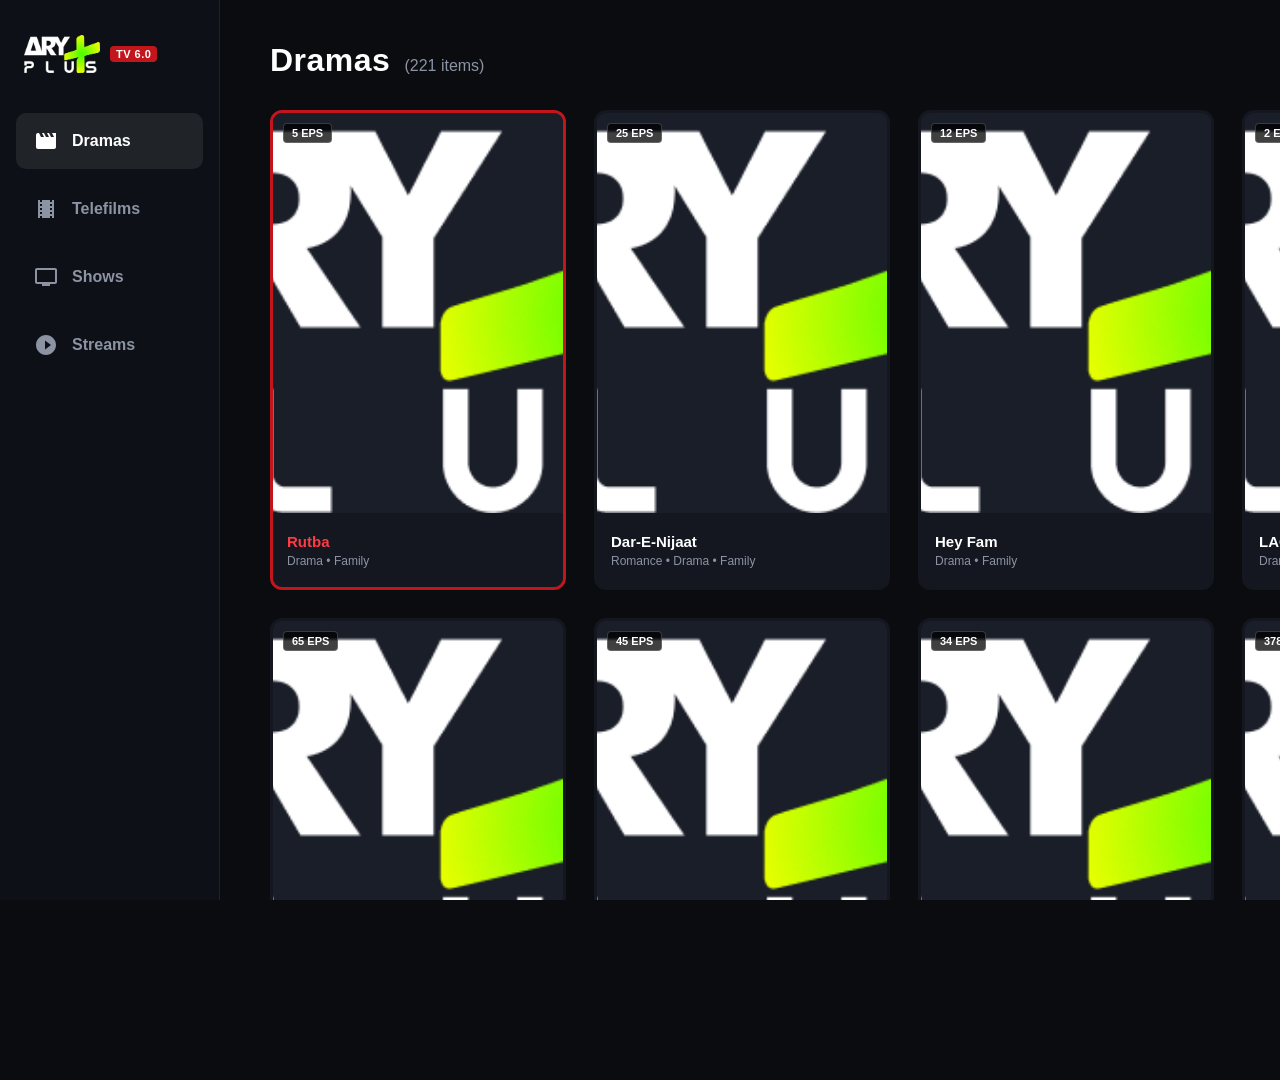
==== index.html @ f426aae0 "feat: Add initial project files and server setup - Created profiles.xml for application profiles con" ====
<!DOCTYPE html>
<html lang="en">
<head>
    <meta charset="UTF-8">
    <meta name="viewport" content="width=device-width, initial-scale=1.0, maximum-scale=1.0, user-scalable=no">
    <title>ARY Plus TV</title>
    <!-- Load Tizen webapis if available on Samsung TV -->
    <script type="text/javascript" src="$WEBAPIS/webapis/webapis.js" onerror="console.log('webapis fallback')"></script>
    <style>
* {
    box-sizing: border-box;
    margin: 0;
    padding: 0;
    user-select: none;
    -webkit-user-select: none;
}

html, body {
    width: 100%;
    height: 100%;
    overflow: hidden;
    background-color: #0a0c10;
    font-family: -apple-system, BlinkMacSystemFont, "Segoe UI", Roboto, Helvetica, Arial, sans-serif;
    color: #ffffff;
}

/* App Root Container */
#app {
    display: flex;
    width: 1920px;
    height: 1080px;
    position: relative;
    z-index: 1;
    overflow: hidden;
}

/* Clean, Fast Sidebar Navigation */
#sidebar {
    width: 220px;
    height: 1080px;
    background: #0d1016;
    border-right: 1px solid rgba(255, 255, 255, 0.08);
    display: flex;
    flex-direction: column;
    padding: 35px 16px;
    flex-shrink: 0;
    z-index: 10;
}

.brand-container {
    display: flex;
    align-items: center;
    gap: 10px;
    padding: 0 8px;
    margin-bottom: 40px;
}

.brand-logo {
    height: 38px;
    max-width: 125px;
    object-fit: contain;
}

.brand-badge {
    font-size: 11px;
    font-weight: 700;
    background: #c3161c;
    color: #ffffff;
    padding: 2px 6px;
    border-radius: 4px;
    letter-spacing: 0.5px;
}

.nav-list {
    display: flex;
    flex-direction: column;
    gap: 12px;
    flex: 1;
}

.nav-item {
    display: flex;
    align-items: center;
    gap: 14px;
    padding: 14px 16px;
    border-radius: 10px;
    color: #8c93a3;
    font-size: 16px;
    font-weight: 600;
    cursor: pointer;
    border: 2px solid transparent;
}

.nav-item svg {
    width: 24px;
    height: 24px;
    fill: currentColor;
    flex-shrink: 0;
}

.nav-item.active {
    color: #ffffff;
    background: rgba(255, 255, 255, 0.08);
}

.nav-item.focused {
    background-color: #c3161c;
    color: #ffffff;
    border-color: #ffffff;
}

.sidebar-footer {
    padding: 8px;
    color: #555d6e;
    font-size: 12px;
    line-height: 1.5;
}

/* Main Content Area */
#main-view {
    width: 1700px;
    height: 1080px;
    display: flex;
    flex-direction: column;
    padding: 35px 50px 20px 50px;
    overflow: hidden;
    position: relative;
}

/* Header bar with Category title & Pagination controls */
.header-bar {
    display: flex;
    align-items: center;
    justify-content: space-between;
    margin-bottom: 25px;
    height: 50px;
    flex-shrink: 0;
}

.category-heading {
    display: flex;
    align-items: baseline;
    gap: 14px;
}

#section-title {
    font-size: 32px;
    font-weight: 800;
    letter-spacing: 0.5px;
    color: #ffffff;
}

#section-count {
    font-size: 16px;
    color: #8c93a3;
    font-weight: 500;
}

/* Pagination Bar */
#pagination-bar {
    display: flex;
    align-items: center;
    gap: 12px;
    background: rgba(255, 255, 255, 0.05);
    border: 1px solid rgba(255, 255, 255, 0.1);
    padding: 6px 16px;
    border-radius: 30px;
}

.page-btn {
    background: #1c202a;
    color: #ffffff;
    border: 2px solid transparent;
    border-radius: 20px;
    padding: 6px 14px;
    font-size: 13px;
    font-weight: 600;
    cursor: pointer;
}

.page-btn.disabled {
    opacity: 0.3;
    cursor: default;
    pointer-events: none;
}

.page-btn.focused {
    background: #c3161c;
    border-color: #ffffff;
}

#page-indicator {
    font-size: 14px;
    font-weight: 600;
    color: #c9ced8;
    min-width: 90px;
    text-align: center;
}

/* Poster Wall Viewport */
#poster-wall-viewport {
    width: 1600px;
    height: 950px;
    overflow: hidden;
    position: relative;
}

#poster-wall {
    display: grid;
    grid-template-columns: repeat(5, 296px);
    grid-gap: 28px;
    width: 1600px;
    transform: translateY(0px);
    will-change: transform;
    padding-bottom: 80px;
}

/* Poster Card: Strict ARY Plus 280x400 Poster Aspect Ratio */
.poster-card {
    width: 296px;
    height: 480px;
    background-color: #141720;
    border-radius: 12px;
    overflow: hidden;
    position: relative;
    border: 3px solid transparent;
    cursor: pointer;
    display: flex;
    flex-direction: column;
}

.poster-card .poster-img-container {
    width: 290px;
    height: 400px;
    position: relative;
    background-color: #1a1e28;
    overflow: hidden;
}

.poster-card img {
    width: 100%;
    height: 100%;
    object-fit: cover;
}

.poster-card .badge-overlay {
    position: absolute;
    top: 10px;
    left: 10px;
    background: rgba(0, 0, 0, 0.75);
    color: #ffffff;
    font-size: 11px;
    font-weight: 700;
    padding: 3px 8px;
    border-radius: 4px;
    border: 1px solid rgba(255, 255, 255, 0.2);
    text-transform: uppercase;
}

.poster-card .live-badge {
    background: #c3161c;
    border-color: #ff3b44;
}

.poster-card .card-info {
    width: 290px;
    height: 74px;
    padding: 10px 14px;
    display: flex;
    flex-direction: column;
    justify-content: center;
    background: #141720;
}

.poster-card .card-title {
    font-size: 15px;
    font-weight: 700;
    color: #ffffff;
    white-space: nowrap;
    overflow: hidden;
    text-overflow: ellipsis;
    margin-bottom: 4px;
}

.poster-card .card-subtitle {
    font-size: 12px;
    color: #8c93a3;
    white-space: nowrap;
    overflow: hidden;
    text-overflow: ellipsis;
}

/* Crisp, Solid TV Focus Highlight (No scale / blur jitter) */
.poster-card.focused {
    border-color: #c3161c;
    background-color: #1f2433;
}

.poster-card.focused .card-title {
    color: #ff3b44;
}

/* Fullscreen Episodes View */
#episodes-view {
    position: fixed;
    top: 0;
    left: 0;
    width: 1920px;
    height: 1080px;
    background: #0a0c10;
    z-index: 50;
    display: none;
    flex-direction: column;
    padding: 40px 60px;
    overflow: hidden;
}

.episodes-header {
    display: flex;
    align-items: flex-start;
    justify-content: space-between;
    margin-bottom: 25px;
    height: 110px;
    flex-shrink: 0;
}

.episodes-title-group {
    max-width: 1100px;
}

#episodes-title {
    font-size: 36px;
    font-weight: 800;
    margin-bottom: 8px;
    color: #ffffff;
}

#episodes-desc {
    font-size: 15px;
    color: #9ba3b5;
    line-height: 1.4;
    white-space: nowrap;
    overflow: hidden;
    text-overflow: ellipsis;
    max-width: 1000px;
}

.episodes-meta-badges {
    display: flex;
    align-items: center;
    gap: 14px;
    margin-top: 10px;
}

#episodes-badge {
    background: #c3161c;
    color: #ffffff;
    font-size: 13px;
    font-weight: 700;
    padding: 3px 10px;
    border-radius: 4px;
}

.episodes-nav-hint {
    font-size: 13px;
    color: #7b8396;
}

#episodes-pagination-bar {
    display: flex;
    align-items: center;
    gap: 10px;
    background: rgba(255, 255, 255, 0.05);
    border: 1px solid rgba(255, 255, 255, 0.1);
    padding: 6px 16px;
    border-radius: 30px;
}

#episodes-viewport {
    width: 1800px;
    height: 870px;
    overflow: hidden;
    position: relative;
}

#episodes-grid {
    display: grid;
    grid-template-columns: repeat(4, 425px);
    grid-gap: 28px;
    width: 1800px;
    transform: translateY(0px);
    will-change: transform;
    padding-bottom: 80px;
}

/* Episode Card: Strict 16:9 Broadcast Thumbnail Ratio */
.episode-card {
    width: 425px;
    height: 310px;
    background: #141720;
    border-radius: 12px;
    overflow: hidden;
    border: 3px solid transparent;
    cursor: pointer;
    display: flex;
    flex-direction: column;
}

.episode-card .ep-thumb {
    width: 419px;
    height: 236px;
    object-fit: cover;
    background: #1a1e28;
}

.episode-card .ep-info {
    width: 419px;
    height: 68px;
    padding: 10px 14px;
    display: flex;
    flex-direction: column;
    justify-content: center;
    background: #141720;
}

.episode-card .ep-title {
    font-size: 15px;
    font-weight: 700;
    color: #ffffff;
    white-space: nowrap;
    overflow: hidden;
    text-overflow: ellipsis;
    margin-bottom: 4px;
}

.episode-card .ep-duration {
    font-size: 12px;
    color: #8c93a3;
}

.episode-card.focused {
    border-color: #c3161c;
    background-color: #1f2433;
}

.episode-card.focused .ep-title {
    color: #ff3b44;
}

/* Fullscreen Video Player Layer */
#player-container {
    position: fixed;
    top: 0;
    left: 0;
    width: 1920px;
    height: 1080px;
    background-color: #000000;
    z-index: 100;
    display: none;
}

#player-hud {
    position: absolute;
    top: 0;
    left: 0;
    width: 100%;
    height: 100%;
    background: linear-gradient(180deg, rgba(0, 0, 0, 0.75) 0%, transparent 22%, transparent 78%, rgba(0, 0, 0, 0.85) 100%);
    display: flex;
    flex-direction: column;
    justify-content: space-between;
    padding: 50px 70px;
    opacity: 0;
    pointer-events: none;
}

#player-hud.visible {
    opacity: 1;
}

#hud-title {
    font-size: 34px;
    font-weight: 800;
    color: #ffffff;
}

#hud-status {
    font-size: 18px;
    color: #ff333a;
    font-weight: 600;
    margin-top: 8px;
}

#hud-progress-bar {
    width: 100%;
    height: 8px;
    background: rgba(255, 255, 255, 0.25);
    border-radius: 4px;
    overflow: hidden;
    margin-bottom: 15px;
}

#hud-progress-fill {
    height: 100%;
    width: 0%;
    background-color: #c3161c;
}

#hud-controls {
    display: flex;
    align-items: center;
    justify-content: space-between;
}

#hud-time {
    font-size: 16px;
    color: #ffffff;
    font-weight: 600;
}

#hud-hint {
    font-size: 14px;
    color: #a0a6b5;
}

/* High performance Spinner */
#spinner {
    position: fixed;
    top: 50%;
    left: 50%;
    width: 60px;
    height: 60px;
    margin-top: -30px;
    margin-left: -30px;
    border: 5px solid rgba(255, 255, 255, 0.15);
    border-top-color: #c3161c;
    border-radius: 50%;
    animation: spin 0.75s linear infinite;
    display: none;
    z-index: 200;
}

@keyframes spin {
    to { transform: rotate(360deg); }
}

    </style>
</head>
<body>
    <div id="app">
        <!-- Sidebar Navigation -->
        <aside id="sidebar">
            <div class="brand-container">
                <img src="icons/aryplus_logo.png" alt="ARY Plus" class="brand-logo" onerror="this.src='icon.png'">
                <span class="brand-badge">TV 6.0</span>
            </div>
            <nav class="nav-list" id="nav-list">
                <!-- Dynamically populated: Dramas, Telefilms, Shows, Streams -->
            </nav>
            <div class="sidebar-footer">
                <span>[▲/▼] Navigate<br>[ENTER/►] Select<br>[◄/BACK] Sidebar</span>
            </div>
        </aside>

        <!-- Main Viewport Area -->
        <main id="main-view">
            <!-- Header bar with category title and pagination HUD -->
            <div class="header-bar">
                <div class="category-heading">
                    <h1 id="section-title">Dramas</h1>
                    <span id="section-count">(Loading...)</span>
                </div>
                <div id="pagination-bar" style="display: none;">
                    <button class="page-btn disabled" id="page-prev-btn">&laquo; Prev</button>
                    <span id="page-indicator">Page 1 of 1</span>
                    <button class="page-btn" id="page-next-btn">Next &raquo;</button>
                </div>
            </div>

            <!-- Poster Wall Viewport -->
            <div id="poster-wall-viewport">
                <div id="poster-wall"></div>
            </div>
        </main>
    </div>

    <!-- Episodes Drawer View (for Dramas and Shows) -->
    <div id="episodes-view">
        <div class="episodes-header">
            <div class="episodes-title-group">
                <h1 id="episodes-title">Series Title</h1>
                <p id="episodes-desc">Series description goes here...</p>
                <div class="episodes-meta-badges">
                    <span id="episodes-badge">0 Episodes</span>
                    <span class="episodes-nav-hint">[▲/▼/◄/►] Select &bull; [ENTER] Play &bull; [BACK] Return to Wall</span>
                </div>
            </div>
            <div id="episodes-pagination-bar" style="display: none;">
                <button class="page-btn disabled" id="ep-page-prev-btn">&laquo; Prev</button>
                <span id="episodes-page-indicator" style="font-size: 13px; font-weight: 600; color: #c9ced8;">Page 1 of 1</span>
                <button class="page-btn" id="ep-page-next-btn">Next &raquo;</button>
            </div>
        </div>
        <div id="episodes-viewport">
            <div id="episodes-grid"></div>
        </div>
    </div>

    <!-- Fullscreen AVPlay Hardware Video Player Layer -->
    <div id="player-container">
        <video id="html5-player" style="width: 100%; height: 100%; object-fit: contain;"></video>
        
        <!-- Video HUD / Controls overlay -->
        <div id="player-hud">
            <div class="hud-top">
                <h2 id="hud-title">Title</h2>
                <div id="hud-status">PLAYING</div>
            </div>
            <div class="hud-bottom">
                <div id="hud-progress-bar">
                    <div id="hud-progress-fill"></div>
                </div>
                <div id="hud-controls">
                    <span id="hud-time">00:00 / 00:00</span>
                    <span id="hud-hint">Press [Back / Return] to exit</span>
                </div>
            </div>
        </div>
    </div>

    <!-- Loading Spinner -->
    <div id="spinner"></div>

    <script>
const INITIAL_CATEGORIES = {
  "dramas": {
    "series": [
      {
        "_id": "6aabeb956ff05a2ba20dc641",
        "title": "Rutba",
        "seiresCDN": "https://vod.aryzap.com/be8170a0vodtranssgp1313565080/1a1d8d7e5001834821481854191/adp.10.m3u8",
        "imagePoster": "poster/Poster-Image-280x400-With-Logo_1790783312410.webp",
        "imageCoverDesktop": "desktop/Desktop-Cover-1920x1080-Without-Logo-copy_1790783314133.webp",
        "imageCoverBig": "big/Big-Cover-1280x720-With-Logo_1790783315840.webp",
        "imageCoverExtra": "extra/Extra-Img-570x270-With-Logo_1790783316680.webp",
        "trailer": "https://vod.aryzap.com/be8170a0vodtranssgp1313565080/1a1d8d7e5001834821481854191/adp.10.m3u8",
        "logo": "logo/Logo_1790783315146.webp",
        "genreId": [
          "Drama",
          "Family"
        ],
        "adsManager": {
          "_id": "6aba38a6484ce8c300142846",
          "title": "Rutba",
          "type": "Preroll",
          "tag": "https://aryplusvmap-vpammanager.wxj6pg.easypanel.host/vmap.php?p=rutba",
          "__v": 0
        },
        "seriesType": "show",
        "position": null,
        "cdnPlatform": "cdn",
        "seriesLayout": "v3",
        "isLive": false,
        "duration": "",
        "packageIds": [],
        "drmEnabled": false,
        "episodeCount": 5,
        "episodeSortOrder": "desc",
        "ageRating": "G"
      },
      {
        "_id": "6a57868b5bf57c474cc00a50",
        "title": "Dar-E-Nijaat",
        "seiresCDN": "https://vod.aryzap.com/0e66b809vodtranshk1313565080/adbe31db5001834813186073039/adp.10.m3u8",
        "imagePoster": "poster/280X400_1784120968010.webp",
        "imageCoverDesktop": "desktop/1920X1080_1784120969405.webp",
        "imageCoverBig": "big/1280X720-1_1784120970451.webp",
        "imageCoverExtra": "extra/1280X720-1_1784120970946.webp",
        "trailer": "https://vod.aryzap.com/0e66b809vodtranshk1313565080/adbe31db5001834813186073039/adp.10.m3u8",
        "logo": "logo/LOGO_1784120970077.webp",
        "genreId": [
          "Romance",
          "Drama",
          "Family"
        ],
        "adsManager": {
          "_id": "6aad1103aa141565e4f35a6b",
          "title": "Dar E Nijaat",
          "type": "Preroll",
          "tag": "https://aryplusvmap-vpammanager.wxj6pg.easypanel.host/vmap.php?p=dar-e-nijaat-vmap",
          "__v": 0
        },
        "seriesType": "show",
        "position": 0,
        "cdnPlatform": "cdn",
        "seriesLayout": "v3",
        "isLive": false,
        "duration": "00:00:56",
        "packageIds": [],
        "drmEnabled": false,
        "episodeCount": 25,
        "episodeSortOrder": "desc",
        "ageRating": "G"
      },
      {
        "_id": "6a96f2a8c0a797111787be34",
        "title": "Hey Fam",
        "seiresCDN": "https://vod.aryzap.com/be8170a0vodtranssgp1313565080/20c606175001834819034306344/adp.10.m3u8",
        "imagePoster": "poster/280x400-1_1788282433040.webp",
        "imageCoverDesktop": "desktop/1920-1_1788282434426.webp",
        "imageCoverBig": "big/1280-1_1788282435308.webp",
        "imageCoverExtra": "extra/1280-1_1788282435754.webp",
        "trailer": "https://vod.aryzap.com/be8170a0vodtranssgp1313565080/20c606175001834819034306344/adp.10.m3u8",
        "logo": "logo/logo_1789566163094.webp",
        "genreId": [
          "Drama",
          "Family"
        ],
        "adsManager": {
          "_id": "6ac609a48d1ab5491610a6e8",
          "title": "HeyFam",
          "type": "Preroll",
          "tag": "https://pubads.g.doubleclick.net/gampad/ads?iu=/67551462/Bas-Tera-Saath-Ho-PR&description_url=https%3A%2F%2Faryplus.tv&tfcd=0&npa=0&sz=320x180%7C352x288%7C375x210%7C640x360%7C640x480%7C854x480%7C1280x720&min_ad_duration=5000&max_ad_duration=60000&gdfp_req=1&unviewed_position_start=1&output=vast&env=vp&impl=s&correlator=&vad_type=linear&vpos=preroll&vpi=0&vpmute=0",
          "__v": 0
        },
        "seriesType": "show",
        "position": null,
        "cdnPlatform": "cdn",
        "seriesLayout": "v3",
        "isLive": false,
        "duration": "00:00:57",
        "packageIds": [],
        "drmEnabled": false,
        "episodeCount": 12,
        "episodeSortOrder": "desc",
        "ageRating": "G"
      },
      {
        "_id": "6ac263ac72ea11541e315e79",
        "title": "LAGAN LAGI",
        "seiresCDN": "https://vod.aryzap.com/cd6a659fvodtransjkt1313565080/594da6b55001834820125406429/adp.10.m3u8",
        "imagePoster": "poster/Poster-Image-280x400-With-Logo_1791124391063.webp",
        "imageCoverDesktop": "desktop/Desktop.jpg_1791124393178.webp",
        "imageCoverBig": "big/Big-Cover.jpg_1791124395171.webp",
        "imageCoverExtra": "extra/Extra.jpg_1791124395834.webp",
        "trailer": "https://vod.aryzap.com/cd6a659fvodtransjkt1313565080/594da6b55001834820125406429/adp.10.m3u8",
        "logo": "logo/Logo_1791124394571.webp",
        "genreId": [
          "Drama",
          "Family"
        ],
        "adsManager": {
          "_id": "6abb97adec12982bbf8da64b",
          "title": "DramaVOD",
          "type": "vast",
          "tag": "https://aryplusvmap-vpammanager.wxj6pg.easypanel.host/vmap.php?p=drama-vmap",
          "__v": 0
        },
        "seriesType": "show",
        "position": null,
        "cdnPlatform": "cdn",
        "seriesLayout": "v3",
        "isLive": false,
        "duration": "",
        "packageIds": [],
        "drmEnabled": false,
        "episodeCount": 2,
        "episodeSortOrder": "asc",
        "ageRating": "G"
      },
      {
        "_id": "6aa2f683be0ea0b789204b92",
        "title": "Izzat",
        "seiresCDN": "https://vod.aryzap.com/be8170a0vodtranssgp1313565080/e7ca4c185001834819889549692/adp.10.m3u8",
        "imagePoster": "poster/280x400_1789064832518.webp",
        "imageCoverDesktop": "desktop/1920X1080_1789064833635.webp",
        "imageCoverBig": "big/1280X720_1789064834639.webp",
        "imageCoverExtra": "extra/1280X720_1789064835031.webp",
        "trailer": "https://vod.aryzap.com/be8170a0vodtranssgp1313565080/e7ca4c185001834819889549692/adp.10.m3u8",
        "logo": "logo/logo_1789064834295.webp",
        "genreId": [
          "Romance",
          "Drama",
          "Family"
        ],
        "adsManager": {
          "_id": "6abb97adec12982bbf8da64b",
          "title": "DramaVOD",
          "type": "vast",
          "tag": "https://aryplusvmap-vpammanager.wxj6pg.easypanel.host/vmap.php?p=drama-vmap",
          "__v": 0
        },
        "seriesType": "show",
        "position": null,
        "cdnPlatform": "cdn",
        "seriesLayout": "v3",
        "isLive": false,
        "duration": "00:00:55",
        "packageIds": [],
        "drmEnabled": false,
        "episodeCount": 35,
        "episodeSortOrder": "desc",
        "ageRating": "G"
      },
      {
        "_id": "6a4bbae15bf57c474cab6d0a",
        "title": "Main Tera",
        "seiresCDN": "https://vod.aryzap.com/0e66b809vodtranshk1313565080/759b59805001834810287855073/adp.10.m3u8",
        "imagePoster": "poster/Poster-Image-280x400-With-Logo_1783347934296.webp",
        "imageCoverDesktop": "desktop/Desktop-Cover-1920x1080-Without-Logo_1783347935866.webp",
        "imageCoverBig": "big/Big-Cover-1280x720-With-Logo_1783347936965.webp",
        "imageCoverExtra": "extra/Extra-Img-570x270-With-Logo_1783347937470.webp",
        "trailer": "https://vod.aryzap.com/0e66b809vodtranshk1313565080/759b59805001834810287855073/adp.10.m3u8",
        "logo": "logo/Logo_1783347936594.webp",
        "genreId": [
          "Romance"
        ],
        "adsManager": {
          "_id": "6abb97adec12982bbf8da64b",
          "title": "DramaVOD",
          "type": "vast",
          "tag": "https://aryplusvmap-vpammanager.wxj6pg.easypanel.host/vmap.php?p=drama-vmap",
          "__v": 0
        },
        "seriesType": "show",
        "position": 4,
        "cdnPlatform": "cdn",
        "seriesLayout": "v3",
        "isLive": false,
        "duration": "00:00:52",
        "packageIds": [],
        "drmEnabled": false,
        "episodeCount": 65,
        "episodeSortOrder": "desc",
        "ageRating": "G"
      },
      {
        "_id": "69e66379f186c067df9d472c",
        "title": "Bas Tera Saath Ho",
        "seiresCDN": "https://vod.aryzap.com/0e66b809vodtranshk1313565080/195c5f4b5145403723672957916/adp.10.m3u8",
        "imagePoster": "poster/Poster-Image-280x400-With-Logo_1776706422547.webp",
        "imageCoverDesktop": "desktop/Desktop-Cover-1920x1080-Without-Logo_1776706423985.webp",
        "imageCoverBig": "big/Big-Cover-1280x720-With-Logo_1785153891714.webp",
        "imageCoverExtra": "extra/Extra-Img-570x270-With-Logo_1776706425537.webp",
        "trailer": "https://vod.aryzap.com/be8170a0vodtranssgp1313565080/13e0dd0e5001834820124781111/adp.10.m3u8",
        "logo": "logo/Logo_1791301715544.webp",
        "genreId": [
          "Romance",
          "Drama"
        ],
        "adsManager": {
          "_id": "6ab0f05d41f019187288f65d",
          "title": "Bas Tera Saath Ho",
          "type": "vast",
          "tag": "https://aryplusvmap-vpammanager.wxj6pg.easypanel.host/vmap.php?p=drama-vmap",
          "__v": 0
        },
        "seriesType": "show",
        "position": 1,
        "cdnPlatform": "cdn",
        "seriesLayout": "v3",
        "isLive": false,
        "duration": "00:01:15",
        "packageIds": [],
        "drmEnabled": false,
        "episodeCount": 45,
        "episodeSortOrder": "desc",
        "ageRating": "G"
      },
      {
        "_id": "6683e59ff3416429c7d90a0e",
        "title": "Kabhi Main Kabhi Tum",
        "seiresCDN": "null",
        "imagePoster": "poster/Kabi_main_kabhi_tum_1767858261882.webp",
        "imageCoverDesktop": "desktop/KMKT_-_1920x1080__-without_logo_1751368549281.webp",
        "trailer": "https://vod.aryzap.com/c9b8f8d2vodtransth1313565080/a0229e435001834820506466785/adp.10.m3u8",
        "logo": "logo/KMKT_-_Logo_3x_1751368551314.webp",
        "genreId": [
          "Romance",
          "Drama"
        ],
        "adsManager": {
          "_id": "6abb97adec12982bbf8da64b",
          "title": "DramaVOD",
          "type": "vast",
          "tag": "https://aryplusvmap-vpammanager.wxj6pg.easypanel.host/vmap.php?p=drama-vmap",
          "__v": 0
        },
        "seriesType": "show",
        "position": 5,
        "cdnPlatform": "cdn",
        "imageCoverBig": "big/KMKT_-_1280_x_720_-_with_logo_3x_1751368559156.webp",
        "imageCoverExtra": "null",
        "isLive": false,
        "seriesLayout": "v3",
        "duration": "00:00:00",
        "packageIds": [],
        "drmEnabled": false,
        "episodeCount": 34,
        "episodeSortOrder": "asc",
        "ageRating": "G"
      },
      {
        "_id": "669a5256d6776c09bafbef6c",
        "title": "Bulbulay Season 2",
        "seiresCDN": "null",
        "imagePoster": "poster/280x400_1769352519105.webp",
        "imageCoverDesktop": "desktop/1920x1080_1761416020319.webp",
        "trailer": "https://vod.aryzap.com/be8170a0vodtranssgp1313565080/349a1c5b5145403714562803813/adp.10.m3u8",
        "logo": "logo/Logo_1769352519548.webp",
        "genreId": [
          "Drama",
          "Comedy"
        ],
        "adsManager": {
          "_id": "67641df9f4718997a326bd31",
          "title": "ARY Plus VOD PR",
          "type": "Preroll",
          "tag": "https://pubads.g.doubleclick.net/gampad/ads?iu=/67551462/ARYPlus-VOD-PR&description_url=https%3A%2F%2Faryplus.tv&tfcd=0&npa=0&sz=320x180%7C352x288%7C375x210%7C640x360%7C640x480%7C854x480%7C1280x720&max_ad_duration=60000&gdfp_req=1&unviewed_position_start=1&output=vast&env=vp&impl=s&correlator=&vad_type=linear&vpos=preroll&vpi=0&vpmute=0",
          "__v": 0
        },
        "seriesType": "show",
        "position": 8,
        "cdnPlatform": "cdn",
        "imageCoverBig": "big/1280x720_1769352520215.webp",
        "imageCoverExtra": "extra/1280x720_1769352521049.webp",
        "isLive": false,
        "seriesLayout": "v3",
        "duration": "00:00:00",
        "packageIds": [],
        "episodeCount": 378,
        "drmEnabled": false,
        "ageRating": "G"
      },
      {
        "_id": "67519c4fbab01e9798a6bba9",
        "title": "Pyare Afzal",
        "seiresCDN": "null",
        "imagePoster": "poster/Untitled-1_1735732784376_1736149715844.webp",
        "imageCoverDesktop": "desktop/1920x1080_1735732780306_1736149712182.webp",
        "trailer": "https://vod.aryzap.com/be8170a0vodtranssgp1313565080/bc681b885145403714604987555/adp.10.m3u8",
        "logo": "logo/Logo_1769366071052.webp",
        "genreId": [
          "Romance",
          "Entertainment",
          "Suspense & Thriller"
        ],
        "adsManager": {
          "_id": "6abb97adec12982bbf8da64b",
          "title": "DramaVOD",
          "type": "vast",
          "tag": "https://aryplusvmap-vpammanager.wxj6pg.easypanel.host/vmap.php?p=drama-vmap",
          "__v": 0
        },
        "seriesType": "show",
        "position": 9,
        "seriesLayout": "v3",
        "isLive": false,
        "cdnPlatform": "cdn",
        "imageCoverBig": "big/Big-Cover-1280x720-With-Logo_1769366071734.webp",
        "imageCoverExtra": "extra/Extra-Img-570x270-With-Logo-Recovered_1769366072420.webp",
        "duration": "00:00:00",
        "packageIds": [],
        "drmEnabled": false,
        "episodeCount": 37,
        "episodeSortOrder": "asc",
        "ageRating": "G"
      },
      {
        "_id": "66e2cc73e0e68500cc143055",
        "title": "Meray Paas Tum Ho",
        "seiresCDN": "null",
        "imagePoster": "poster/Poster-Image-280x400-With-Logo_1761404071339.webp",
        "imageCoverDesktop": "desktop/Desktop-Cover-1920x1080-Without-Logo_1761404074319.webp",
        "trailer": "https://vod.aryzap.com/be8170a0vodtranssgp1313565080/803944183560136624063601447/adp.10.m3u8",
        "logo": "logo/Logo-512x512_1761404074950.webp",
        "genreId": [
          "Romance",
          "Drama"
        ],
        "adsManager": {
          "_id": "6abb97adec12982bbf8da64b",
          "title": "DramaVOD",
          "type": "vast",
          "tag": "https://aryplusvmap-vpammanager.wxj6pg.easypanel.host/vmap.php?p=drama-vmap",
          "__v": 0
        },
        "seriesType": "show",
        "position": 12,
        "cdnPlatform": "cdn",
        "imageCoverBig": "big/Big-Cover-1280x720-With-Logo_1761404076008.webp",
        "imageCoverExtra": "extra/Extra-Img-570x270-With-Logo-Recovered_1761404076484.webp",
        "isLive": false,
        "seriesLayout": "v3",
        "duration": "00:00:00",
        "packageIds": [],
        "episodeCount": 23,
        "drmEnabled": false,
        "episodeSortOrder": "asc",
        "ageRating": "G"
      },
      {
        "_id": "672de6d73536d2ed592784f6",
        "title": "Kaisi Teri Khudgarzi",
        "seiresCDN": "https://vod.aryzap.com/0a59cdf8vodsgp1313565080/0933993d1397757891029928827/CKehJeJUXMYA.mp4",
        "imagePoster": "poster/280x400_1_1762258483636.webp",
        "imageCoverDesktop": "desktop/1920x1080_1762258492306.webp",
        "trailer": "https://vod.aryzap.com/be8170a0vodtranssgp1313565080/1bfed21f3560136624058922354/adp.10.m3u8",
        "logo": "logo/kaisi-teri-khudgarzi_1748875634224.webp",
        "genreId": [
          "Romance",
          "Drama",
          "Action and Adventure"
        ],
        "adsManager": {
          "_id": "6abb97adec12982bbf8da64b",
          "title": "DramaVOD",
          "type": "vast",
          "tag": "https://aryplusvmap-vpammanager.wxj6pg.easypanel.host/vmap.php?p=drama-vmap",
          "__v": 0
        },
        "seriesType": "show",
        "position": 13,
        "cdnPlatform": "cdn",
        "isLive": false,
        "seriesLayout": "v3",
        "imageCoverBig": "big/1280x720_1_1762258494679.webp",
        "imageCoverExtra": "extra/1280x720_1_1762258497060.webp",
        "duration": "00:00:00",
        "packageIds": [],
        "episodeCount": 34,
        "drmEnabled": false,
        "episodeSortOrder": "asc",
        "ageRating": "G"
      },
      {
        "_id": "67f3dfe4ac7c1db7bc439950",
        "title": "PARWARISH",
        "seiresCDN": "",
        "imagePoster": "poster/Poster-Image-280x400-With-Logo_1761418871661.webp",
        "imageCoverDesktop": "desktop/Desktop-Cover-1920x1080-Without-Logo_1761418873535.webp",
        "imageCoverBig": "big/Big-Cover-1280x720-With-Logo_1761418874879.webp",
        "imageCoverExtra": "extra/Extra-Img-570x270-With-Logo-Recovered_1761151553038.webp",
        "trailer": "https://vod.aryzap.com/be8170a0vodtranssgp1313565080/f1e041c81397757909696853786/adp.10.m3u8",
        "logo": "logo/Logo_1761151551355.webp",
        "genreId": [
          "Drama",
          "Family"
        ],
        "adsManager": {
          "_id": "6abb97adec12982bbf8da64b",
          "title": "DramaVOD",
          "type": "vast",
          "tag": "https://aryplusvmap-vpammanager.wxj6pg.easypanel.host/vmap.php?p=drama-vmap",
          "__v": 0
        },
        "seriesType": "show",
        "position": 11,
        "cdnPlatform": "cdn",
        "seriesLayout": "v3",
        "isLive": false,
        "duration": "00:00:00",
        "packageIds": [],
        "episodeCount": 36,
        "drmEnabled": false,
        "episodeSortOrder": "asc",
        "ageRating": "G"
      },
      {
        "_id": "68fccdd6baf698b3f27d9d83",
        "title": "Meri Zindagi Hai Tu",
        "seiresCDN": "null",
        "imagePoster": "poster/Poster-Image-280x400-With-Logo_1761398223558.webp",
        "imageCoverDesktop": "desktop/Desktop-Cover-1920x1080-Without-Logo_1761398228363.webp",
        "imageCoverBig": "big/Big-Cover-1280x720-With-Logo_1761398229638.webp",
        "imageCoverExtra": "extra/Extra-Img-570x270-With-Logo-Recovered_1761398230047.webp",
        "trailer": "https://vod.aryzap.com/c9b8f8d2vodtransth1313565080/23a49e045145403720526448577/adp.10.m3u8",
        "logo": "logo/MZHT_Logo_1761398549991.webp",
        "genreId": [
          "Romance",
          "Drama",
          "Family"
        ],
        "adsManager": {
          "_id": "6abb97adec12982bbf8da64b",
          "title": "DramaVOD",
          "type": "vast",
          "tag": "https://aryplusvmap-vpammanager.wxj6pg.easypanel.host/vmap.php?p=drama-vmap",
          "__v": 0
        },
        "seriesType": "show",
        "position": 15,
        "cdnPlatform": "cdn",
        "seriesLayout": "v3",
        "isLive": false,
        "duration": "00:00:00",
        "packageIds": [],
        "drmEnabled": false,
        "episodeCount": 34,
        "episodeSortOrder": "asc",
        "ageRating": "G"
      },
      {
        "_id": "693c158c731e7d8c209bdf07",
        "title": "Kafeel",
        "seiresCDN": "",
        "imagePoster": "poster/Poster-Image-280x400-With-Logo_1765553584370.webp",
        "imageCoverDesktop": "desktop/Desktop-Cover-1920x1080-Without-Logo_1765553587932.webp",
        "imageCoverBig": "big/Big-Cover-1280x720-With-Logo_1765553589729.webp",
        "imageCoverExtra": "extra/Extra-Img-570x270-With-Logo_1765553590261.webp",
        "trailer": "https://vod.aryzap.com/be8170a0vodtranssgp1313565080/fe7784e35145403704278280918/adp.10.m3u8",
        "logo": "logo/Logo_1765553588645.webp",
        "genreId": [
          "Romance",
          "Drama",
          "Family"
        ],
        "adsManager": {
          "_id": "67641df9f4718997a326bd31",
          "title": "ARY Plus VOD PR",
          "type": "Preroll",
          "tag": "https://pubads.g.doubleclick.net/gampad/ads?iu=/67551462/ARYPlus-VOD-PR&description_url=https%3A%2F%2Faryplus.tv&tfcd=0&npa=0&sz=320x180%7C352x288%7C375x210%7C640x360%7C640x480%7C854x480%7C1280x720&max_ad_duration=60000&gdfp_req=1&unviewed_position_start=1&output=vast&env=vp&impl=s&correlator=&vad_type=linear&vpos=preroll&vpi=0&vpmute=0",
          "__v": 0
        },
        "seriesType": "show",
        "position": 10,
        "cdnPlatform": "cdn",
        "seriesLayout": "v3",
        "isLive": false,
        "duration": "00:00:00",
        "packageIds": [],
        "episodeCount": 34,
        "drmEnabled": false,
        "ageRating": "G"
      },
      {
        "_id": "69b2d1b48aeee4bdb9903eac",
        "title": "Dr. Bahu",
        "seiresCDN": "https://vod.aryzap.com/be8170a0vodtranssgp1313565080/20972f875145403719772937170/adp.10.m3u8",
        "imagePoster": "poster/Poster-Image-280x400-With-Logo_1774973571251.webp",
        "imageCoverDesktop": "desktop/Desktop-Cover-1920x1080-Without-Logo-1_1773326769401.webp",
        "imageCoverBig": "big/Big-Cover-1280x720-With-Logo_1774973571959.webp",
        "imageCoverExtra": "extra/Extra-Img-570x270-With-Logo-Recovered_1774973572457.webp",
        "trailer": "https://vod.aryzap.com/be8170a0vodtranssgp1313565080/20972f875145403719772937170/adp.10.m3u8",
        "logo": "logo/LOGO_1774973571568.webp",
        "genreId": [
          "Romance",
          "Drama",
          "Family"
        ],
        "adsManager": {
          "_id": "67641df9f4718997a326bd31",
          "title": "ARY Plus VOD PR",
          "type": "Preroll",
          "tag": "https://pubads.g.doubleclick.net/gampad/ads?iu=/67551462/ARYPlus-VOD-PR&description_url=https%3A%2F%2Faryplus.tv&tfcd=0&npa=0&sz=320x180%7C352x288%7C375x210%7C640x360%7C640x480%7C854x480%7C1280x720&max_ad_duration=60000&gdfp_req=1&unviewed_position_start=1&output=vast&env=vp&impl=s&correlator=&vad_type=linear&vpos=preroll&vpi=0&vpmute=0",
          "__v": 0
        },
        "seriesType": "show",
        "position": 14,
        "cdnPlatform": "cdn",
        "seriesLayout": "v3",
        "isLive": false,
        "duration": "00:00:41",
        "packageIds": [],
        "drmEnabled": false,
        "episodeCount": 35,
        "ageRating": "PG"
      },
      {
        "_id": "6a2d863b088916f961f1d0d5",
        "title": "Toota Huwa Dil",
        "seiresCDN": "https://vod.aryzap.com/cd6a659fvodtransjkt1313565080/ca7001dc5145403727260665404/adp.10.m3u8",
        "imagePoster": "poster/Poster-Image-280x400-With-Logo_1781368376650.webp",
        "imageCoverDesktop": "desktop/Desktop-Cover-1920x1080-Without-Logo_1781368377922.webp",
        "imageCoverBig": "big/Big-Cover-1280x720-With-Logo_1781368378973.webp",
        "imageCoverExtra": "extra/Extra-Img-570x270-With-Logo-Recovered_1781368379472.webp",
        "trailer": "https://vod.aryzap.com/cd6a659fvodtransjkt1313565080/ca7001dc5145403727260665404/adp.10.m3u8",
        "logo": "logo/Logo_1781368378503.webp",
        "genreId": [
          "Romance",
          "Drama"
        ],
        "adsManager": {
          "_id": "67641df9f4718997a326bd31",
          "title": "ARY Plus VOD PR",
          "type": "Preroll",
          "tag": "https://pubads.g.doubleclick.net/gampad/ads?iu=/67551462/ARYPlus-VOD-PR&description_url=https%3A%2F%2Faryplus.tv&tfcd=0&npa=0&sz=320x180%7C352x288%7C375x210%7C640x360%7C640x480%7C854x480%7C1280x720&max_ad_duration=60000&gdfp_req=1&unviewed_position_start=1&output=vast&env=vp&impl=s&correlator=&vad_type=linear&vpos=preroll&vpi=0&vpmute=0",
          "__v": 0
        },
        "seriesType": "show",
        "position": 3,
        "cdnPlatform": "cdn",
        "seriesLayout": "v3",
        "isLive": false,
        "duration": "00:01:04",
        "packageIds": [],
        "drmEnabled": false,
        "episodeCount": 83,
        "episodeSortOrder": "asc",
        "ageRating": "G"
      },
      {
        "_id": "69c29fcb1c8041efca09e85b",
        "title": "Mirza Ki Heer",
        "seiresCDN": "https://vod.aryzap.com/c9b8f8d2vodtransth1313565080/d5c228985145403720912491064/adp.10.m3u8",
        "imagePoster": "poster/280x400_1774362568978.webp",
        "imageCoverDesktop": "desktop/1920x1080_1774362570474.webp",
        "imageCoverBig": "big/1280x720_1774362571366.webp",
        "imageCoverExtra": null,
        "trailer": "https://vod.aryzap.com/c9b8f8d2vodtransth1313565080/d5c228985145403720912491064/adp.10.m3u8",
        "logo": "logo/LOGO-512X512-2_1774365707660.webp",
        "genreId": [
          "Romance",
          "Drama",
          "Action and Adventure"
        ],
        "adsManager": {
          "_id": "67641df9f4718997a326bd31",
          "title": "ARY Plus VOD PR",
          "type": "Preroll",
          "tag": "https://pubads.g.doubleclick.net/gampad/ads?iu=/67551462/ARYPlus-VOD-PR&description_url=https%3A%2F%2Faryplus.tv&tfcd=0&npa=0&sz=320x180%7C352x288%7C375x210%7C640x360%7C640x480%7C854x480%7C1280x720&max_ad_duration=60000&gdfp_req=1&unviewed_position_start=1&output=vast&env=vp&impl=s&correlator=&vad_type=linear&vpos=preroll&vpi=0&vpmute=0",
          "__v": 0
        },
        "seriesType": "show",
        "position": 2,
        "cdnPlatform": "cdn",
        "seriesLayout": "v3",
        "isLive": false,
        "duration": "00:01:02",
        "packageIds": [],
        "drmEnabled": false,
        "episodeCount": 41,
        "episodeSortOrder": "desc",
        "ageRating": "G"
      },
      {
        "_id": "6859427fc4208a7bd47070e3",
        "title": "Sher",
        "seiresCDN": "Sher",
        "imagePoster": "poster/280x400_1759412366351.webp",
        "imageCoverDesktop": "desktop/Sher - 1920 x 1080@3x@3x_1750680145527.webp",
        "imageCoverBig": "big/Sher - 1280 x 720@3x_1750753733022.webp",
        "imageCoverExtra": "extra/280X400_1_1757002632408.webp",
        "trailer": "https://vod.aryzap.com/be8170a0vodtranssgp1313565080/40b687e15145403698199300234/adp.10.m3u8",
        "logo": "logo/Sher Logo@3x_1750680148577_1750753721350.webp",
        "genreId": [
          "Romance",
          "Drama"
        ],
        "adsManager": {
          "_id": "6abb97adec12982bbf8da64b",
          "title": "DramaVOD",
          "type": "vast",
          "tag": "https://aryplusvmap-vpammanager.wxj6pg.easypanel.host/vmap.php?p=drama-vmap",
          "__v": 0
        },
        "seriesType": "show",
        "position": 16,
        "cdnPlatform": "cdn",
        "seriesLayout": "v3",
        "isLive": false,
        "duration": "00:00:00",
        "packageIds": [],
        "episodeCount": 39,
        "drmEnabled": false,
        "episodeSortOrder": "asc",
        "ageRating": "G"
      },
      {
        "_id": "66e2df55853c7317036f16c2",
        "title": "Cheekh",
        "seiresCDN": "null",
        "imagePoster": "poster/Poster-Image-280x400-With-Logo_1764700170792.webp",
        "imageCoverDesktop": "desktop/Desktop-Cover-1920x1080-Without-Logo_1764700176634.webp",
        "trailer": "https://vod.aryzap.com/be8170a0vodtranssgp1313565080/d4aabcfd5001834820952195073/adp.10.m3u8",
        "logo": "logo/Lofo_1764700177931.webp",
        "genreId": [
          "Drama",
          "Suspense & Thriller"
        ],
        "adsManager": {
          "_id": "67641df9f4718997a326bd31",
          "title": "ARY Plus VOD PR",
          "type": "Preroll",
          "tag": "https://pubads.g.doubleclick.net/gampad/ads?iu=/67551462/ARYPlus-VOD-PR&description_url=https%3A%2F%2Faryplus.tv&tfcd=0&npa=0&sz=320x180%7C352x288%7C375x210%7C640x360%7C640x480%7C854x480%7C1280x720&max_ad_duration=60000&gdfp_req=1&unviewed_position_start=1&output=vast&env=vp&impl=s&correlator=&vad_type=linear&vpos=preroll&vpi=0&vpmute=0",
          "__v": 0
        },
        "seriesType": "show",
        "position": 17,
        "cdnPlatform": "cdn",
        "imageCoverBig": "big/Big-Cover-1280x720-With-Logo_1764700180237.webp",
        "imageCoverExtra": "extra/Extra-Img-570x270-With-Logo-Recovered_1764700181546.webp",
        "isLive": false,
        "seriesLayout": "v3",
        "duration": "00:00:00",
        "packageIds": [],
        "episodeCount": 30,
        "drmEnabled": false,
        "episodeSortOrder": "asc",
        "ageRating": "G"
      },
      {
        "_id": "68e6754f505394bb6a37e36e",
        "title": "Sharpasand",
        "seiresCDN": "NULL",
        "imagePoster": "poster/280x400_1769700567826.webp",
        "imageCoverDesktop": "desktop/1920x1080_1759939655420.webp",
        "imageCoverBig": "big/1280x720_1759933775588.webp",
        "imageCoverExtra": "extra/570x270_1759937327937.webp",
        "trailer": "https://vod.aryzap.com/be8170a0vodtranssgp1313565080/6b3415c35145403698186206028/adp.10.m3u8",
        "logo": "logo/Sharpasand_Logo_Small_1759934862336.webp",
        "genreId": [
          "Drama",
          "Suspense & Thriller"
        ],
        "adsManager": {
          "_id": "67641df9f4718997a326bd31",
          "title": "ARY Plus VOD PR",
          "type": "Preroll",
          "tag": "https://pubads.g.doubleclick.net/gampad/ads?iu=/67551462/ARYPlus-VOD-PR&description_url=https%3A%2F%2Faryplus.tv&tfcd=0&npa=0&sz=320x180%7C352x288%7C375x210%7C640x360%7C640x480%7C854x480%7C1280x720&max_ad_duration=60000&gdfp_req=1&unviewed_position_start=1&output=vast&env=vp&impl=s&correlator=&vad_type=linear&vpos=preroll&vpi=0&vpmute=0",
          "__v": 0
        },
        "seriesType": "show",
        "position": 18,
        "cdnPlatform": "cdn",
        "seriesLayout": "v3",
        "isLive": false,
        "duration": "00:00:00",
        "packageIds": [],
        "episodeCount": 52,
        "drmEnabled": false,
        "ageRating": "G"
      },
      {
        "_id": "688cc868e923a38d2cbaf46e",
        "title": "Main Manto Nahi Hoon",
        "seiresCDN": "null",
        "imagePoster": "poster/280x400_1762264054615.webp",
        "imageCoverDesktop": "desktop/1920x1080_1762264061229.webp",
        "imageCoverBig": "big/1280x720_1762264063550.webp",
        "imageCoverExtra": "extra/Main_manto_nahi_hun_-_280_x_400__with_logo__3x_1754056807920.webp",
        "trailer": "https://vod.aryzap.com/be8170a0vodtranssgp1313565080/b71e85855145403698200556737/adp.10.m3u8",
        "logo": "logo/logo__1__1754058762146.webp",
        "genreId": [
          "Romance",
          "Drama",
          "Action and Adventure"
        ],
        "adsManager": {
          "_id": "6abb97adec12982bbf8da64b",
          "title": "DramaVOD",
          "type": "vast",
          "tag": "https://aryplusvmap-vpammanager.wxj6pg.easypanel.host/vmap.php?p=drama-vmap",
          "__v": 0
        },
        "seriesType": "show",
        "position": 19,
        "cdnPlatform": "cdn",
        "seriesLayout": "v3",
        "isLive": false,
        "duration": "00:00:00",
        "packageIds": [],
        "episodeCount": 31,
        "drmEnabled": false,
        "episodeSortOrder": "asc",
        "ageRating": "G"
      },
      {
        "_id": "66e2caf47ca3c4d15e87656d",
        "title": "Mere Humsafar",
        "seiresCDN": "null",
        "imagePoster": "poster/280-x-400_1726139090900.jpg",
        "imageCoverDesktop": "desktop/1920-x-1080-min (1)_1726139215186.jpg",
        "trailer": "https://vod.aryzap.com/be8170a0vodtranssgp1313565080/e43abd583560136624061546324/adp.10.m3u8",
        "logo": "logo/meray-humsafar_1748875589664.webp",
        "genreId": [
          "Romance",
          "Drama",
          "Family"
        ],
        "adsManager": {
          "_id": "6abb97adec12982bbf8da64b",
          "title": "DramaVOD",
          "type": "vast",
          "tag": "https://aryplusvmap-vpammanager.wxj6pg.easypanel.host/vmap.php?p=drama-vmap",
          "__v": 0
        },
        "seriesType": "show",
        "position": 20,
        "cdnPlatform": "cdn",
        "isLive": false,
        "seriesLayout": "v3",
        "imageCoverBig": "big/1280x720 (17)_1748594277458.webp",
        "imageCoverExtra": "null",
        "duration": "00:00:00",
        "packageIds": [],
        "drmEnabled": false,
        "episodeCount": 40,
        "episodeSortOrder": "asc",
        "ageRating": "16+"
      },
      {
        "_id": "6710d33022cbcfbd06e34ff9",
        "title": "Pardes",
        "seiresCDN": "",
        "imagePoster": "poster/Poster-Image-280x400-With-Logo_1763996325023.webp",
        "imageCoverDesktop": "desktop/Desktop-Cover-1920x1080-Without-Logo_1763996329266.webp",
        "trailer": "https://www.youtube.com/watch?v=iini6-Ck7Yo",
        "logo": "logo/570-x-270_1729154563623.webp",
        "genreId": [
          "Drama",
          "Family"
        ],
        "adsManager": {
          "_id": "67641df9f4718997a326bd31",
          "title": "ARY Plus VOD PR",
          "type": "Preroll",
          "tag": "https://pubads.g.doubleclick.net/gampad/ads?iu=/67551462/ARYPlus-VOD-PR&description_url=https%3A%2F%2Faryplus.tv&tfcd=0&npa=0&sz=320x180%7C352x288%7C375x210%7C640x360%7C640x480%7C854x480%7C1280x720&max_ad_duration=60000&gdfp_req=1&unviewed_position_start=1&output=vast&env=vp&impl=s&correlator=&vad_type=linear&vpos=preroll&vpi=0&vpmute=0",
          "__v": 0
        },
        "seriesType": "show",
        "position": 21,
        "isLive": false,
        "seriesLayout": "v3",
        "cdnPlatform": "cdn",
        "imageCoverBig": "big/Big-Cover-1280x720-With-Logo_1763996330797.webp",
        "imageCoverExtra": "extra/Extra-Img-570x270-With-Logo_1763996331337.webp",
        "duration": "00:00:00",
        "packageIds": [],
        "episodeCount": 35,
        "drmEnabled": false,
        "ageRating": "G"
      },
      {
        "_id": "66e2ce4002268589fb0013fe",
        "title": "Mujhe Pyaar Hua Tha",
        "seiresCDN": "null",
        "imagePoster": "poster/280-x-400_1726139890198.webp",
        "imageCoverDesktop": "desktop/1920x1080_1755279916328.webp",
        "trailer": "NULL",
        "logo": "logo/570-x-270_1726139899974.webp",
        "genreId": [
          "Romance",
          "Drama"
        ],
        "adsManager": {
          "_id": "6abb97adec12982bbf8da64b",
          "title": "DramaVOD",
          "type": "vast",
          "tag": "https://aryplusvmap-vpammanager.wxj6pg.easypanel.host/vmap.php?p=drama-vmap",
          "__v": 0
        },
        "seriesType": "show",
        "position": 22,
        "cdnPlatform": "cdn",
        "duration": "00:00:00",
        "isLive": false,
        "packageIds": [],
        "seriesLayout": "v3",
        "imageCoverBig": "big/1280-x-720_1755185375391.webp",
        "imageCoverExtra": "extra/570-X-270_1755185375792.webp",
        "episodeCount": 32,
        "drmEnabled": false,
        "episodeSortOrder": "asc",
        "ageRating": "G"
      },
      {
        "_id": "677d394635a6c0ff5e105ddd",
        "title": "Balaa",
        "seiresCDN": "",
        "imagePoster": "poster/Poster-Image-280x400-With-Logo_1766501760146.webp",
        "imageCoverDesktop": "desktop/Desktop-Cover-1920x1080-Without-Logo_1766501763059.webp",
        "imageCoverBig": "big/Big-Cover-1280x720-With-Logo_1766501764176.webp",
        "imageCoverExtra": "extra/Extra-Img-570x270-With-Logo-Recovered_1766501764580.webp",
        "trailer": "https://vod.aryzap.com/be8170a0vodtranssgp1313565080/7d679b425145403714563671861/adp.10.m3u8",
        "logo": "logo/570X270_1736259715556.webp",
        "genreId": [
          "Drama",
          "Family",
          "Suspense & Thriller"
        ],
        "adsManager": {
          "_id": "67641df9f4718997a326bd31",
          "title": "ARY Plus VOD PR",
          "type": "Preroll",
          "tag": "https://pubads.g.doubleclick.net/gampad/ads?iu=/67551462/ARYPlus-VOD-PR&description_url=https%3A%2F%2Faryplus.tv&tfcd=0&npa=0&sz=320x180%7C352x288%7C375x210%7C640x360%7C640x480%7C854x480%7C1280x720&max_ad_duration=60000&gdfp_req=1&unviewed_position_start=1&output=vast&env=vp&impl=s&correlator=&vad_type=linear&vpos=preroll&vpi=0&vpmute=0",
          "__v": 0
        },
        "seriesType": "show",
        "position": 23,
        "cdnPlatform": "cdn",
        "seriesLayout": "v3",
        "isLive": false,
        "duration": "00:00:00",
        "packageIds": [],
        "episodeCount": 40,
        "drmEnabled": false,
        "ageRating": "G"
      },
      {
        "_id": "64f5b823a0310a5a06fb30d0",
        "title": "Mein",
        "seiresCDN": "null",
        "imagePoster": "poster/280x400_1756919225286.webp",
        "trailer": "https://vod.aryzap.com/be8170a0vodtranssgp1313565080/81602cfe3560136624070470397/adp.10.m3u8",
        "logo": "logo/meinLogo_1748875736837.webp",
        "genreId": [
          "Romance",
          "Drama"
        ],
        "adsManager": {
          "_id": "6abb97adec12982bbf8da64b",
          "title": "DramaVOD",
          "type": "vast",
          "tag": "https://aryplusvmap-vpammanager.wxj6pg.easypanel.host/vmap.php?p=drama-vmap",
          "__v": 0
        },
        "imageCoverDesktop": "desktop/1920X1080_1756920765034.webp",
        "seriesType": "show",
        "position": 24,
        "cdnPlatform": "cdn",
        "imageCoverBig": "big/1280X720_1756920766921.webp",
        "imageCoverExtra": "extra/1240x1748_without_logo_1756923739158.webp",
        "isLive": false,
        "seriesLayout": "v3",
        "duration": "00:00:00",
        "packageIds": [],
        "episodeCount": 32,
        "drmEnabled": false,
        "episodeSortOrder": "asc",
        "ageRating": "G"
      },
      {
        "_id": "6710e027365c0fcf39f5ff6d",
        "title": "Pehli Si Muhabbat",
        "seiresCDN": "",
        "imagePoster": "poster/Poster-Image-280x400-With-Logo_1765895627656.webp",
        "imageCoverDesktop": "desktop/Desktop-Cover-1920x1080-Without-Logo_1765895630122.webp",
        "trailer": "https://www.youtube.com/watch?v=uFRJOSbmOro",
        "logo": "logo/Logo_1784033204199.webp",
        "genreId": [
          "Romance",
          "Drama"
        ],
        "adsManager": {
          "_id": "67641df9f4718997a326bd31",
          "title": "ARY Plus VOD PR",
          "type": "Preroll",
          "tag": "https://pubads.g.doubleclick.net/gampad/ads?iu=/67551462/ARYPlus-VOD-PR&description_url=https%3A%2F%2Faryplus.tv&tfcd=0&npa=0&sz=320x180%7C352x288%7C375x210%7C640x360%7C640x480%7C854x480%7C1280x720&max_ad_duration=60000&gdfp_req=1&unviewed_position_start=1&output=vast&env=vp&impl=s&correlator=&vad_type=linear&vpos=preroll&vpi=0&vpmute=0",
          "__v": 0
        },
        "seriesType": "show",
        "position": 25,
        "isLive": false,
        "seriesLayout": "v3",
        "cdnPlatform": "cdn",
        "imageCoverBig": "big/Big-Cover-1280x720-With-Logo_1765895631144.webp",
        "imageCoverExtra": "extra/Extra-Img-570x270-With-Logo_1765895631646.webp",
        "duration": "00:00:00",
        "packageIds": [],
        "episodeCount": 36,
        "drmEnabled": false,
        "ageRating": "G"
      },
      {
        "_id": "676d782075198d42564af7f5",
        "title": "Sar-e-Rah",
        "seiresCDN": "",
        "imagePoster": "poster/280x400_1769352381219.webp",
        "imageCoverDesktop": "desktop/1920x1080_1756838497948.webp",
        "imageCoverBig": "big/1280x720_1756840019858.webp",
        "imageCoverExtra": "extra/280x400_2_1757166246495.webp",
        "trailer": "https://www.youtube.com/watch?v=1hZrwUG55Yk",
        "logo": "logo/570x270_1737017173563.webp",
        "genreId": [
          "Drama",
          "Entertainment",
          "Action and Adventure"
        ],
        "adsManager": {
          "_id": "67641df9f4718997a326bd31",
          "title": "ARY Plus VOD PR",
          "type": "Preroll",
          "tag": "https://pubads.g.doubleclick.net/gampad/ads?iu=/67551462/ARYPlus-VOD-PR&description_url=https%3A%2F%2Faryplus.tv&tfcd=0&npa=0&sz=320x180%7C352x288%7C375x210%7C640x360%7C640x480%7C854x480%7C1280x720&max_ad_duration=60000&gdfp_req=1&unviewed_position_start=1&output=vast&env=vp&impl=s&correlator=&vad_type=linear&vpos=preroll&vpi=0&vpmute=0",
          "__v": 0
        },
        "seriesType": "show",
        "position": 26,
        "cdnPlatform": "cdn",
        "seriesLayout": "v3",
        "isLive": false,
        "duration": "00:00:00",
        "packageIds": [],
        "episodeCount": 6,
        "drmEnabled": false,
        "episodeSortOrder": "asc",
        "ageRating": "G"
      },
      {
        "_id": "6762f0b44d53732e4183fb18",
        "title": "Dunk",
        "seiresCDN": "",
        "imagePoster": "poster/280x400_1762541864585.webp",
        "imageCoverDesktop": "desktop/1920x1080_1762541873593.webp",
        "imageCoverBig": "big/DUNK_1280X720_1763406783535.webp",
        "imageCoverExtra": "extra/1280X720_1762541878504.webp",
        "trailer": "https://vod.aryzap.com/be8170a0vodtranssgp1313565080/eb9157bf5145403701183384755/adp.10.m3u8",
        "logo": "logo/Logo-512x512_1758996764602.webp",
        "genreId": [
          "Drama",
          "Suspense & Thriller"
        ],
        "adsManager": {
          "_id": "67641df9f4718997a326bd31",
          "title": "ARY Plus VOD PR",
          "type": "Preroll",
          "tag": "https://pubads.g.doubleclick.net/gampad/ads?iu=/67551462/ARYPlus-VOD-PR&description_url=https%3A%2F%2Faryplus.tv&tfcd=0&npa=0&sz=320x180%7C352x288%7C375x210%7C640x360%7C640x480%7C854x480%7C1280x720&max_ad_duration=60000&gdfp_req=1&unviewed_position_start=1&output=vast&env=vp&impl=s&correlator=&vad_type=linear&vpos=preroll&vpi=0&vpmute=0",
          "__v": 0
        },
        "seriesType": "show",
        "position": 27,
        "cdnPlatform": "cdn",
        "seriesLayout": "v3",
        "isLive": false,
        "duration": "00:00:00",
        "packageIds": [],
        "episodeCount": 32,
        "drmEnabled": false,
        "ageRating": "G"
      }
    ],
    "countryCode": "PK",
    "tagline": null,
    "pagination": {
      "currentPage": 1,
      "pageSize": 30,
      "totalSeries": 221,
      "totalPages": 8,
      "hasNextPage": true,
      "hasPrevPage": false
    }
  },
  "telefilms": {
    "series": [
      {
        "_id": "6a15de0f1a5f8423c95981a3",
        "title": "MANNAY KI SHADI",
        "seiresCDN": "https://vod.aryzap.com/c9b8f8d2vodtransth1313565080/e3d5cae45145403727868261802/adp.10.m3u8",
        "imagePoster": "poster/200x400_1780942936807.webp",
        "imageCoverDesktop": "desktop/1920x1080_1779817997079.webp",
        "imageCoverBig": "big/1280x720_1780942937229.webp",
        "imageCoverExtra": "extra/570x270_1779817998844.webp",
        "trailer": "https://vod.aryzap.com/be8170a0vodtranssgp1313565080/bc681b885145403714604987555/adp.10.m3u8",
        "logo": "logo/Logo_1779817997927.webp",
        "genreId": [
          "Comedy",
          "Telefilm",
          "Telefilms"
        ],
        "adsManager": {
          "_id": "6abb95d18c9de4456304b83a",
          "title": "TeleFilms",
          "type": "vast",
          "tag": "https://aryplusvmap-vpammanager.wxj6pg.easypanel.host/vmap.php?p=telefilms",
          "__v": 0
        },
        "seriesType": "singleVideo",
        "position": 2,
        "cdnPlatform": "cdn",
        "seriesLayout": "v1",
        "isLive": false,
        "duration": "01:22:20",
        "packageIds": [],
        "drmEnabled": false,
        "episodeCount": 0,
        "ageRating": "G"
      },
      {
        "_id": "6a511d5067472344b854ecb0",
        "title": "Maidaan",
        "seiresCDN": "https://vod.aryzap.com/c9b8f8d2vodtransth1313565080/43d5fcbb5001834812235716806/adp.10.m3u8",
        "imagePoster": "poster/280x400_1783700813480.webp",
        "imageCoverDesktop": "desktop/1920x1080_1783700814548.webp",
        "imageCoverBig": "big/1280x720_1783700815754.webp",
        "imageCoverExtra": "extra/1280x720_1783700816296.webp",
        "trailer": "https://vod.aryzap.com/be8170a0vodtranssgp1313565080/c506a2695145403727229289824/adp.10.m3u8",
        "logo": "logo/LOGO_1783700815224.webp",
        "genreId": [
          "Sports"
        ],
        "adsManager": {
          "_id": "6abb95d18c9de4456304b83a",
          "title": "TeleFilms",
          "type": "vast",
          "tag": "https://aryplusvmap-vpammanager.wxj6pg.easypanel.host/vmap.php?p=telefilms",
          "__v": 0
        },
        "seriesType": "singleVideo",
        "position": 3,
        "cdnPlatform": "cdn",
        "seriesLayout": "v1",
        "isLive": false,
        "duration": "01:11:44",
        "packageIds": [],
        "drmEnabled": false,
        "episodeCount": 0,
        "ageRating": "G"
      },
      {
        "_id": "6a18802243e2cb0ba3209c72",
        "title": "RISHTA PAKKA",
        "seiresCDN": "https://vod.aryzap.com/be8170a0vodtranssgp1313565080/99d731ed5145403727259948175/adp.10.m3u8",
        "imagePoster": "poster/200x400_1780942883766.webp",
        "imageCoverDesktop": "desktop/1920x1080_1779993673140.webp",
        "imageCoverBig": "big/1280x720_1780942884079.webp",
        "imageCoverExtra": "extra/570x270_1779993674631.webp",
        "trailer": "https://vod.aryzap.com/be8170a0vodtranssgp1313565080/bc681b885145403714604987555/adp.10.m3u8",
        "logo": "logo/Logo_1779993673820.webp",
        "genreId": [
          "Comedy",
          "Telefilm",
          "Telefilms"
        ],
        "adsManager": {
          "_id": "6abb95d18c9de4456304b83a",
          "title": "TeleFilms",
          "type": "vast",
          "tag": "https://aryplusvmap-vpammanager.wxj6pg.easypanel.host/vmap.php?p=telefilms",
          "__v": 0
        },
        "seriesType": "singleVideo",
        "position": 5,
        "cdnPlatform": "cdn",
        "seriesLayout": "v1",
        "isLive": false,
        "duration": "01:19:00",
        "packageIds": [],
        "drmEnabled": false,
        "episodeCount": 0,
        "ageRating": "G"
      },
      {
        "_id": "69a1b15fb26bd96329021cff",
        "title": "Daku Bangaya Gentleman",
        "seiresCDN": "https://vod.aryzap.com/be8170a0vodtranssgp1313565080/adec9db35145403714920255320/adp.10.m3u8",
        "imagePoster": "poster/Poster-Image-280x400-With-Logo_1772204378681.webp",
        "imageCoverDesktop": "desktop/Desktop-Cover-1920x1080-Without-Logo-1_1772204380786.webp",
        "imageCoverBig": "big/Big-Cover-1280x720-With-Logo_1772204383203.webp",
        "imageCoverExtra": "extra/Extra-Img-570x270-With-Logo_1772204383680.webp",
        "trailer": "https://vod.aryzap.com/be8170a0vodtranssgp1313565080/bc681b885145403714604987555/adp.10.m3u8",
        "logo": "logo/envato-labs-image-edit_-_2026-02-16T194439.716_1772204382301.webp",
        "genreId": [
          "Comedy",
          "Entertainment",
          "Telefilm",
          "Telefilms"
        ],
        "adsManager": {
          "_id": "6abb95d18c9de4456304b83a",
          "title": "TeleFilms",
          "type": "vast",
          "tag": "https://aryplusvmap-vpammanager.wxj6pg.easypanel.host/vmap.php?p=telefilms",
          "__v": 0
        },
        "seriesType": "singleVideo",
        "position": 17,
        "cdnPlatform": "cdn",
        "seriesLayout": "v1",
        "isLive": false,
        "duration": "01:19:47",
        "packageIds": [],
        "drmEnabled": false,
        "episodeCount": 0,
        "ageRating": "G"
      },
      {
        "_id": "690a4623ecd31b0ec2bee82c",
        "title": "Ijazat",
        "seiresCDN": "https://vod.aryzap.com/be8170a0vodtranssgp1313565080/7013fcf85145403703093580703/adp.10.m3u8",
        "imagePoster": "poster/Poster-Image-280x400-With-Logo_1762280989602.webp",
        "imageCoverDesktop": "desktop/Desktop-Cover-1920x1080-Without-Logo_1762280992720.webp",
        "imageCoverBig": "big/Big-Cover-1280x720-With-Logo_1762280994383.webp",
        "imageCoverExtra": "extra/Extra-Img-570x270-With-Logo_1762280994897.webp",
        "trailer": "https://vod.aryzap.com/be8170a0vodtranssgp1313565080/bc681b885145403714604987555/adp.10.m3u8",
        "logo": "logo/Logo_1762280993359.webp",
        "genreId": [
          "Romance",
          "Entertainment",
          "Telefilm",
          "Telefilms"
        ],
        "adsManager": {
          "_id": "6abb95d18c9de4456304b83a",
          "title": "TeleFilms",
          "type": "vast",
          "tag": "https://aryplusvmap-vpammanager.wxj6pg.easypanel.host/vmap.php?p=telefilms",
          "__v": 0
        },
        "seriesType": "singleVideo",
        "position": 16,
        "cdnPlatform": "cdn",
        "seriesLayout": "v1",
        "isLive": false,
        "duration": "01:12:54",
        "episodeCount": 0,
        "drmEnabled": false,
        "packageIds": [],
        "ageRating": "G"
      },
      {
        "_id": "681dbecebefafd61726398c7",
        "title": "Aik Hai Nigar",
        "seiresCDN": "https://vod.aryzap.com/0e66b809vodtranshk1313565080/f1e6e3213560136623170485385/adp.10.m3u8?bkreg=IND",
        "imagePoster": "poster/280x400_1746781233295.webp",
        "imageCoverDesktop": "desktop/1920x1080_1746781242394.webp",
        "imageCoverBig": "big/1280x720_1746781249744.webp",
        "imageCoverExtra": "extra/1280x720_1746781251612.webp",
        "trailer": "https://vod.aryzap.com/be8170a0vodtranssgp1313565080/e87a91de1397757909696445419/adp.10.m3u8",
        "logo": "logo/570x250_1746781245098.webp",
        "genreId": [
          "Telefilm",
          "Telefilms"
        ],
        "adsManager": {
          "_id": "6abb95d18c9de4456304b83a",
          "title": "TeleFilms",
          "type": "vast",
          "tag": "https://aryplusvmap-vpammanager.wxj6pg.easypanel.host/vmap.php?p=telefilms",
          "__v": 0
        },
        "seriesType": "singleVideo",
        "position": 1,
        "cdnPlatform": "cdn",
        "seriesLayout": "v1",
        "isLive": false,
        "duration": "01:41:50",
        "packageIds": [],
        "episodeCount": 0,
        "drmEnabled": false,
        "ageRating": "13+"
      },
      {
        "_id": "6a26dbe81a5f8423c9724147",
        "title": "Ghanjini 2",
        "seiresCDN": "https://vod.aryzap.com/0e66b809vodtranshk1313565080/dead84605145403727233077753/adp.10.m3u8",
        "imagePoster": "poster/280x400_1780931557112.webp",
        "imageCoverDesktop": "desktop/1920x1080_1780931558630.webp",
        "imageCoverBig": "big/1280x720_1780931559659.webp",
        "imageCoverExtra": null,
        "trailer": "https://vod.aryzap.com/be8170a0vodtranssgp1313565080/bc681b885145403714604987555/adp.10.m3u8",
        "logo": "logo/logo_1780931559298.webp",
        "genreId": [
          "Telefilm",
          "Telefilms"
        ],
        "adsManager": {
          "_id": "6abb95d18c9de4456304b83a",
          "title": "TeleFilms",
          "type": "vast",
          "tag": "https://aryplusvmap-vpammanager.wxj6pg.easypanel.host/vmap.php?p=telefilms",
          "__v": 0
        },
        "seriesType": "singleVideo",
        "position": 1,
        "cdnPlatform": "cdn",
        "seriesLayout": "v1",
        "isLive": false,
        "duration": "02:44:16",
        "packageIds": [],
        "drmEnabled": false,
        "episodeCount": 0,
        "ageRating": "G"
      },
      {
        "_id": "68fd0708baf698b3f27fa035",
        "title": "Hangor S-131",
        "seiresCDN": "https://vod.aryzap.com/be8170a0vodtranssgp1313565080/93eee9b95145403701830218691/adp.10.m3u8",
        "imagePoster": "poster/280x400_1761590065122.webp",
        "imageCoverDesktop": "desktop/1920x1080_1761590072416.webp",
        "imageCoverBig": "big/1280x720_1761590074502.webp",
        "imageCoverExtra": "extra/1280x720_1761590076451.webp",
        "trailer": "https://vod.aryzap.com/be8170a0vodtranssgp1313565080/bc681b885145403714604987555/adp.10.m3u8",
        "logo": "logo/",
        "genreId": [
          "Adventure",
          "Telefilm",
          "Telefilms"
        ],
        "adsManager": {
          "_id": "6abb95d18c9de4456304b83a",
          "title": "TeleFilms",
          "type": "vast",
          "tag": "https://aryplusvmap-vpammanager.wxj6pg.easypanel.host/vmap.php?p=telefilms",
          "__v": 0
        },
        "seriesType": "singleVideo",
        "position": 2,
        "cdnPlatform": "cdn",
        "seriesLayout": "v1",
        "isLive": false,
        "duration": "01:38:07",
        "packageIds": [],
        "episodeCount": 0,
        "drmEnabled": false,
        "ageRating": "G"
      },
      {
        "_id": "6a2ff89279b6472b12ec9c0a",
        "title": "Singham 2",
        "seiresCDN": "https://vod.aryzap.com/0e66b809vodtranshk1313565080/c56d06695001834806965855209/adp.10.m3u8",
        "imagePoster": "poster/280x400_1781528718382.webp",
        "imageCoverDesktop": "desktop/1920x1080_1781528720024.webp",
        "imageCoverBig": "big/1280X720_1781528721435.webp",
        "imageCoverExtra": "extra/1280X720_1781528722142.webp",
        "trailer": "https://vod.aryzap.com/be8170a0vodtranssgp1313565080/bc681b885145403714604987555/adp.10.m3u8",
        "logo": "logo/LOGO_1781528720942.webp",
        "genreId": [
          "Comedy",
          "Telefilm",
          "Telefilms"
        ],
        "adsManager": {
          "_id": "6abb95d18c9de4456304b83a",
          "title": "TeleFilms",
          "type": "vast",
          "tag": "https://aryplusvmap-vpammanager.wxj6pg.easypanel.host/vmap.php?p=telefilms",
          "__v": 0
        },
        "seriesType": "singleVideo",
        "position": 4,
        "cdnPlatform": "cdn",
        "seriesLayout": "v1",
        "isLive": false,
        "duration": "01:28:04",
        "packageIds": [],
        "drmEnabled": false,
        "episodeCount": 0,
        "ageRating": "G"
      },
      {
        "_id": "6a1850291a5f8423c95cd669",
        "title": "LUCKY LAILA",
        "seiresCDN": "https://vod.aryzap.com/be8170a0vodtranssgp1313565080/0c7dc4635145403727247629127/adp.10.m3u8",
        "imagePoster": "poster/280x400_1780942846046.webp",
        "imageCoverDesktop": "desktop/1920x1080_1779978278960.webp",
        "imageCoverBig": "big/1280x720_1780942846590.webp",
        "imageCoverExtra": "extra/570x270_1779978281452.webp",
        "trailer": "https://vod.aryzap.com/be8170a0vodtranssgp1313565080/bc681b885145403714604987555/adp.10.m3u8",
        "logo": "logo/Logo_1779978279869.webp",
        "genreId": [
          "Comedy",
          "Telefilm",
          "Telefilms"
        ],
        "adsManager": {
          "_id": "6abb95d18c9de4456304b83a",
          "title": "TeleFilms",
          "type": "vast",
          "tag": "https://aryplusvmap-vpammanager.wxj6pg.easypanel.host/vmap.php?p=telefilms",
          "__v": 0
        },
        "seriesType": "singleVideo",
        "position": 6,
        "cdnPlatform": "cdn",
        "seriesLayout": "v1",
        "isLive": false,
        "duration": "01:19:00",
        "packageIds": [],
        "drmEnabled": false,
        "episodeCount": 0,
        "ageRating": "G"
      },
      {
        "_id": "6a2da91279b6472b12e88426",
        "title": "Bodyguard",
        "seiresCDN": "https://vod.aryzap.com/377cca61vodhk1313565080/0d97c6485001834806966633933/47gjodYiRtYA.mp4",
        "imagePoster": "poster/280x400-1_1781529381812.webp",
        "imageCoverDesktop": "desktop/1920x1080_1781377295855.webp",
        "imageCoverBig": "big/bodyguard1_1781377297020.webp",
        "imageCoverExtra": "extra/bodyguard1_1781377297582.webp",
        "trailer": "https://vod.aryzap.com/be8170a0vodtranssgp1313565080/bc681b885145403714604987555/adp.10.m3u8",
        "logo": "logo/LOGO_1781377296612.webp",
        "genreId": [
          "Comedy",
          "Telefilm",
          "Telefilms"
        ],
        "adsManager": {
          "_id": "6abb95d18c9de4456304b83a",
          "title": "TeleFilms",
          "type": "vast",
          "tag": "https://aryplusvmap-vpammanager.wxj6pg.easypanel.host/vmap.php?p=telefilms",
          "__v": 0
        },
        "seriesType": "singleVideo",
        "position": 7,
        "cdnPlatform": "cdn",
        "seriesLayout": "v1",
        "isLive": false,
        "duration": "01:44:44",
        "packageIds": [],
        "drmEnabled": false,
        "episodeCount": 0,
        "ageRating": "G"
      },
      {
        "_id": "6a15dc89f55e309856c554f4",
        "title": "SAMOSA VS SALAD",
        "seiresCDN": "https://vod.aryzap.com/0e66b809vodtranshk1313565080/0a821b465145403727247577821/adp.10.m3u8",
        "imagePoster": "poster/280x400_1780942794476.webp",
        "imageCoverDesktop": "desktop/1920x1080_1779817605604.webp",
        "imageCoverBig": "big/1280x720_1780942795039.webp",
        "imageCoverExtra": "extra/570x270_1779817608836.webp",
        "trailer": "https://vod.aryzap.com/be8170a0vodtranssgp1313565080/bc681b885145403714604987555/adp.10.m3u8",
        "logo": "logo/Logo_1779817606404.webp",
        "genreId": [
          "Comedy",
          "Telefilm",
          "Telefilms"
        ],
        "adsManager": {
          "_id": "6abb95d18c9de4456304b83a",
          "title": "TeleFilms",
          "type": "vast",
          "tag": "https://aryplusvmap-vpammanager.wxj6pg.easypanel.host/vmap.php?p=telefilms",
          "__v": 0
        },
        "seriesType": "singleVideo",
        "position": 8,
        "cdnPlatform": "cdn",
        "seriesLayout": "v1",
        "isLive": false,
        "duration": "00:22:39",
        "packageIds": [],
        "drmEnabled": false,
        "episodeCount": 0,
        "ageRating": "G"
      },
      {
        "_id": "68efc8bad87ca55c597cd4cb",
        "title": "A-One Travels",
        "seiresCDN": "https://vod.aryzap.com/be8170a0vodtranssgp1313565080/0eb66d055145403701085288829/adp.10.m3u8",
        "imagePoster": "poster/Poster-Image-280x400-With-Logo_1760544948959.webp",
        "imageCoverDesktop": "desktop/Desktop-Cover-1920x1080-Without-Logo_1760544952500.webp",
        "imageCoverBig": "big/Big-Cover-1280x720-With-Logo_1760544953699.webp",
        "imageCoverExtra": "extra/Extra-Img-570x270-With-Logo-Recovered_1760544954189.webp",
        "trailer": "https://vod.aryzap.com/be8170a0vodtranssgp1313565080/bc681b885145403714604987555/adp.10.m3u8",
        "logo": "logo/",
        "genreId": [
          "Adventure",
          "Comedy",
          "Family",
          "Telefilm",
          "Telefilms"
        ],
        "adsManager": {
          "_id": "6abb95d18c9de4456304b83a",
          "title": "TeleFilms",
          "type": "vast",
          "tag": "https://aryplusvmap-vpammanager.wxj6pg.easypanel.host/vmap.php?p=telefilms",
          "__v": 0
        },
        "seriesType": "singleVideo",
        "position": 9,
        "cdnPlatform": "cdn",
        "seriesLayout": "v1",
        "isLive": false,
        "duration": "01:25:38",
        "packageIds": [],
        "episodeCount": 0,
        "drmEnabled": false,
        "ageRating": "G"
      },
      {
        "_id": "6a5e294f1a43adfacf1abfa4",
        "title": "Chalo Phir Se Jee Lain",
        "seiresCDN": "https://vod.aryzap.com/c9b8f8d2vodtransth1313565080/cd55a5675001834806853991381/adp.10.m3u8",
        "imagePoster": "poster/Poster-Image-280x400-With-Logo_1784555852291.webp",
        "imageCoverDesktop": "desktop/Desktop-Cover-1920x1080-Without-Logo_1784555853883.webp",
        "imageCoverBig": "big/Big-Cover-1280x720-With-Logo_1784555855091.webp",
        "imageCoverExtra": "extra/Extra-Img-570x270-With-Logo_1784555855551.webp",
        "trailer": "null",
        "logo": "logo/Logo_1784555854634.webp",
        "genreId": [
          "Telefilm",
          "Telefilms"
        ],
        "adsManager": {
          "_id": "6abb95d18c9de4456304b83a",
          "title": "TeleFilms",
          "type": "vast",
          "tag": "https://aryplusvmap-vpammanager.wxj6pg.easypanel.host/vmap.php?p=telefilms",
          "__v": 0
        },
        "seriesType": "singleVideo",
        "position": 9,
        "cdnPlatform": "cdn",
        "seriesLayout": "v1",
        "isLive": false,
        "duration": "01:12:40",
        "packageIds": [],
        "drmEnabled": false,
        "episodeCount": 0,
        "ageRating": "G"
      },
      {
        "_id": "683ab8381e394acd57950559",
        "title": "Absolutely Knot",
        "seiresCDN": "https://vod.aryzap.com/cd6a659fvodtransjkt1313565080/a58049685145403698305259563/adp.10.m3u8",
        "imagePoster": "poster/Poster-Image-280x400-With-Logo_1762181219325.webp",
        "imageCoverDesktop": "desktop/Desktop-Cover-1920x1080-Without-Logo_1762181223704.webp",
        "imageCoverBig": "big/Big-Cover-1280x720-With-Logo_1762181225052.webp",
        "imageCoverExtra": "extra/Extra-Img-570x270-With-Logo-Recovered_1762181225533.webp",
        "trailer": "https://vod.aryzap.com/be8170a0vodtranssgp1313565080/bc681b885145403714604987555/adp.10.m3u8",
        "logo": "logo/Logo_1762181224089.webp",
        "genreId": [
          "Romance",
          "Comedy",
          "Telefilm",
          "Telefilms"
        ],
        "adsManager": {
          "_id": "6abb95d18c9de4456304b83a",
          "title": "TeleFilms",
          "type": "vast",
          "tag": "https://aryplusvmap-vpammanager.wxj6pg.easypanel.host/vmap.php?p=telefilms",
          "__v": 0
        },
        "seriesType": "singleVideo",
        "position": 10,
        "cdnPlatform": "cdn",
        "seriesLayout": "v1",
        "isLive": false,
        "duration": "01:09:54",
        "packageIds": [],
        "episodeCount": 0,
        "drmEnabled": false,
        "ageRating": "G"
      },
      {
        "_id": "69bd9a8c07818c88fedd767f",
        "title": "BHAAG SUNNY BHAAG",
        "seiresCDN": "https://vod.aryzap.com/be8170a0vodtranssgp1313565080/2ff3fd635145403720533742986/adp.10.m3u8",
        "imagePoster": "poster/280X400_1775069450202.webp",
        "imageCoverDesktop": "desktop/1920X1080_1774033546901.webp",
        "imageCoverBig": "big/1280x720-1_1775069450769.webp",
        "imageCoverExtra": "extra/1920X1080_1774033548205.webp",
        "trailer": "https://vod.aryzap.com/be8170a0vodtranssgp1313565080/bc681b885145403714604987555/adp.10.m3u8",
        "logo": "logo/Untitled-1_1774033547389.webp",
        "genreId": [
          "Romance",
          "Comedy",
          "Entertainment",
          "Telefilm",
          "Telefilms"
        ],
        "adsManager": {
          "_id": "6abb95d18c9de4456304b83a",
          "title": "TeleFilms",
          "type": "vast",
          "tag": "https://aryplusvmap-vpammanager.wxj6pg.easypanel.host/vmap.php?p=telefilms",
          "__v": 0
        },
        "seriesType": "singleVideo",
        "position": 10,
        "cdnPlatform": "cdn",
        "seriesLayout": "v1",
        "isLive": false,
        "duration": "",
        "packageIds": [],
        "drmEnabled": false,
        "episodeCount": 0,
        "ageRating": "G"
      },
      {
        "_id": "69bd9a9ddd38f00baaa2d8f6",
        "title": "TANKA LAGAA",
        "seiresCDN": "https://vod.aryzap.com/be8170a0vodtranssgp1313565080/4e28c4305145403719698781526/adp.10.m3u8",
        "imagePoster": "poster/Poster_1775068813692.webp",
        "imageCoverDesktop": "desktop/Desktop-Cover-1920x1080-Without-Logo_1775068815225.webp",
        "imageCoverBig": "big/Big-Cover-1280x720-With-Logo_1775068816036.webp",
        "imageCoverExtra": "extra/Extra-Img-570x270-With-Logo-Recovered_1775068816543.webp",
        "trailer": "https://vod.aryzap.com/be8170a0vodtranssgp1313565080/bc681b885145403714604987555/adp.10.m3u8",
        "logo": "logo/Logo_1774033564657.webp",
        "genreId": [
          "Romance",
          "Comedy",
          "Telefilm",
          "Telefilms"
        ],
        "adsManager": {
          "_id": "6abb95d18c9de4456304b83a",
          "title": "TeleFilms",
          "type": "vast",
          "tag": "https://aryplusvmap-vpammanager.wxj6pg.easypanel.host/vmap.php?p=telefilms",
          "__v": 0
        },
        "seriesType": "singleVideo",
        "position": 11,
        "cdnPlatform": "cdn",
        "seriesLayout": "v1",
        "isLive": false,
        "duration": "01:29:03",
        "packageIds": [],
        "drmEnabled": false,
        "episodeCount": 0,
        "ageRating": "G"
      },
      {
        "_id": "6a2daaa179b6472b12e88ea0",
        "title": "Mein Mari Nahi Mirza",
        "seiresCDN": "https://vod.aryzap.com/be8170a0vodtranssgp1313565080/52c9945d5145403727214027558/adp.10.m3u8",
        "imagePoster": "poster/Poster-Image-280x400-With-Logo_1781377694584.webp",
        "imageCoverDesktop": "desktop/Desktop-Cover-1920x1080-Without-Logo_1781377696191.webp",
        "imageCoverBig": "big/Big-Cover-1280x720-With-Logo-Recovered_1781377697173.webp",
        "imageCoverExtra": "extra/Extra-Img-570x270-With-Logo-Recovered-Recovered_1781377697676.webp",
        "trailer": "https://vod.aryzap.com/be8170a0vodtranssgp1313565080/bc681b885145403714604987555/adp.10.m3u8",
        "logo": "logo/Logo_1781377696767.webp",
        "genreId": [
          "Horror",
          "Family",
          "Telefilm",
          "Telefilms"
        ],
        "adsManager": {
          "_id": "6abb95d18c9de4456304b83a",
          "title": "TeleFilms",
          "type": "vast",
          "tag": "https://aryplusvmap-vpammanager.wxj6pg.easypanel.host/vmap.php?p=telefilms",
          "__v": 0
        },
        "seriesType": "singleVideo",
        "position": 13,
        "cdnPlatform": "cdn",
        "seriesLayout": "v1",
        "isLive": false,
        "duration": "01:26:21",
        "packageIds": [],
        "drmEnabled": false,
        "episodeCount": 0,
        "ageRating": "G"
      },
      {
        "_id": "6a2da5ac79b6472b12e873a8",
        "title": "Maasi",
        "seiresCDN": "https://vod.aryzap.com/0e66b809vodtranshk1313565080/a33f26ce5001834806968488920/adp.10.m3u8",
        "imagePoster": "poster/Poster-Image-280x400-With-Logo_1781376425097.webp",
        "imageCoverDesktop": "desktop/Desktop-Cover-1920x1080-Without-Logo_1781376426569.webp",
        "imageCoverBig": "big/Big-Cover-1280x720-With-Logo-Recovered_1781376427710.webp",
        "imageCoverExtra": "extra/Extra-Img-570x270-With-Logo-Recovered-Recovered_1781376428174.webp",
        "trailer": "https://vod.aryzap.com/be8170a0vodtranssgp1313565080/bc681b885145403714604987555/adp.10.m3u8",
        "logo": "logo/Logo_1781376427200.webp",
        "genreId": [
          "Family",
          "Telefilm",
          "Telefilms"
        ],
        "adsManager": {
          "_id": "6abb95d18c9de4456304b83a",
          "title": "TeleFilms",
          "type": "vast",
          "tag": "https://aryplusvmap-vpammanager.wxj6pg.easypanel.host/vmap.php?p=telefilms",
          "__v": 0
        },
        "seriesType": "singleVideo",
        "position": 14,
        "cdnPlatform": "cdn",
        "seriesLayout": "v1",
        "isLive": false,
        "duration": "01:20:43",
        "packageIds": [],
        "drmEnabled": false,
        "episodeCount": 0,
        "ageRating": "G"
      },
      {
        "_id": "69bd9a71dd38f00baaa2d776",
        "title": "DADI KI SHADI",
        "seiresCDN": "https://vod.aryzap.com/be8170a0vodtranssgp1313565080/493853955145403719698545938/adp.10.m3u8",
        "imagePoster": "poster/Poster-1_1777136253895.webp",
        "imageCoverDesktop": "desktop/Desktop-Cover-1920x1080-Without-Logo_1774033519597.webp",
        "imageCoverBig": "big/Big-Cover-1280x720-With-Logo_1775068715564.webp",
        "imageCoverExtra": "extra/Desktop-Cover-1920x1080-Without-Logo_1775068716053.webp",
        "trailer": "https://vod.aryzap.com/be8170a0vodtranssgp1313565080/bc681b885145403714604987555/adp.10.m3u8",
        "logo": "logo/Logo_1774033520092.webp",
        "genreId": [
          "Comedy",
          "Entertainment",
          "Telefilm",
          "Telefilms"
        ],
        "adsManager": {
          "_id": "6abb95d18c9de4456304b83a",
          "title": "TeleFilms",
          "type": "vast",
          "tag": "https://aryplusvmap-vpammanager.wxj6pg.easypanel.host/vmap.php?p=telefilms",
          "__v": 0
        },
        "seriesType": "singleVideo",
        "position": 15,
        "cdnPlatform": "cdn",
        "seriesLayout": "v1",
        "isLive": false,
        "duration": "01:20:15",
        "packageIds": [],
        "drmEnabled": false,
        "episodeCount": 0,
        "ageRating": "G"
      },
      {
        "_id": "683ab7031e394acd579503f6",
        "title": "Love Hai Mushkil",
        "seiresCDN": "https://vod.aryzap.com/be8170a0vodtranssgp1313565080/ed6a8d4f5145403704301704055/adp.10.m3u8",
        "imagePoster": "poster/Poster-Image-280x400-With-Logo_1760627437438.webp",
        "imageCoverDesktop": "desktop/Desktop-Cover-1920x1080-Without-Logo_1760627441603.webp",
        "imageCoverBig": "big/Big-Cover-1280x720-With-Logo_1760627443072.webp",
        "imageCoverExtra": "extra/Extra-Img-570x270-With-Logo_1760627443569.webp",
        "trailer": "https://vod.aryzap.com/be8170a0vodtranssgp1313565080/bc681b885145403714604987555/adp.10.m3u8",
        "logo": "logo/Love-Hai-Mhuskil-(Web) (1)_1748678400561.webp",
        "genreId": [
          "Romance",
          "Comedy",
          "Telefilm",
          "Telefilms"
        ],
        "adsManager": {
          "_id": "6abb95d18c9de4456304b83a",
          "title": "TeleFilms",
          "type": "vast",
          "tag": "https://aryplusvmap-vpammanager.wxj6pg.easypanel.host/vmap.php?p=telefilms",
          "__v": 0
        },
        "seriesType": "singleVideo",
        "position": 18,
        "cdnPlatform": "cdn",
        "seriesLayout": "v1",
        "isLive": false,
        "duration": "01:18:53",
        "episodeCount": 0,
        "drmEnabled": false,
        "packageIds": [],
        "ageRating": "G"
      },
      {
        "_id": "68efc9ecd87ca55c597ce2b8",
        "title": "Miss B.A Pass",
        "seiresCDN": "https://vod.aryzap.com/be8170a0vodtranssgp1313565080/2f2f3a765145403698185993395/adp.10.m3u8",
        "imagePoster": "poster/Poster-Image-280x400-With-Logo_1760545252200.webp",
        "imageCoverDesktop": "desktop/Desktop-Cover-1920x1080-Without-Logo_1760545257480.webp",
        "imageCoverBig": "big/Big-Cover-1280x720-With-Logo_1760545259564.webp",
        "imageCoverExtra": "extra/Extra-Img-570x270-With-Logo_1760545260046.webp",
        "trailer": "https://vod.aryzap.com/be8170a0vodtranssgp1313565080/bc681b885145403714604987555/adp.10.m3u8",
        "logo": "logo/Logo_1760545258170.webp",
        "genreId": [
          "Comedy",
          "Family",
          "Telefilm",
          "Telefilms"
        ],
        "adsManager": {
          "_id": "6abb95d18c9de4456304b83a",
          "title": "TeleFilms",
          "type": "vast",
          "tag": "https://aryplusvmap-vpammanager.wxj6pg.easypanel.host/vmap.php?p=telefilms",
          "__v": 0
        },
        "seriesType": "singleVideo",
        "position": 19,
        "cdnPlatform": "cdn",
        "seriesLayout": "v1",
        "isLive": false,
        "duration": "01:16:12",
        "episodeCount": 0,
        "drmEnabled": false,
        "packageIds": [],
        "ageRating": "G"
      },
      {
        "_id": "690107e4f6dc8aee45e7de4b",
        "title": "Yeh Bahu Nahi Chalay Gi",
        "seiresCDN": "https://vod.aryzap.com/be8170a0vodtranssgp1313565080/0ec4a6755145403701085291630/adp.10.m3u8",
        "imagePoster": "poster/Poster-Image-280x400-With-Logo_1761675230550.webp",
        "imageCoverDesktop": "desktop/Desktop-Cover-1920x1080-Without-Logo_1761675233795.webp",
        "imageCoverBig": "big/Big-Cover-1280x720-With-Logo_1761675235413.webp",
        "imageCoverExtra": "extra/Extra-Img-570x270-With-Logo_1761675235870.webp",
        "trailer": "https://vod.aryzap.com/be8170a0vodtranssgp1313565080/bc681b885145403714604987555/adp.10.m3u8",
        "logo": "logo/Logo512x512_1761675234401.webp",
        "genreId": [
          "Romance",
          "Comedy",
          "Family",
          "Telefilm",
          "Telefilms"
        ],
        "adsManager": {
          "_id": "6abb95d18c9de4456304b83a",
          "title": "TeleFilms",
          "type": "vast",
          "tag": "https://aryplusvmap-vpammanager.wxj6pg.easypanel.host/vmap.php?p=telefilms",
          "__v": 0
        },
        "seriesType": "singleVideo",
        "position": 20,
        "cdnPlatform": "cdn",
        "seriesLayout": "v1",
        "isLive": false,
        "duration": "01:21:49",
        "episodeCount": 0,
        "drmEnabled": false,
        "packageIds": [],
        "ageRating": "G"
      },
      {
        "_id": "69fde8c1c656d3843683e0cc",
        "title": "Shabbar Ka Tabbar",
        "seiresCDN": "https://vod.aryzap.com/be8170a0vodtranssgp1313565080/b5a3c7f85145403725372309511/adp.10.m3u8",
        "imagePoster": "poster/Poster-Image-280x400-With-Logo_1778247852964.webp",
        "imageCoverDesktop": "desktop/Desktop-Cover-1920x1080-Without-Logo_1778247867356.webp",
        "imageCoverBig": "big/Big-Cover-1280x720-With-Logo_1778247871964.webp",
        "imageCoverExtra": "extra/Extra-Img-570x270-With-Logo_1778247873304.webp",
        "trailer": "https://vod.aryzap.com/be8170a0vodtranssgp1313565080/bc681b885145403714604987555/adp.10.m3u8",
        "logo": "logo/Logo_1778247868087.webp",
        "genreId": [
          "Comedy",
          "Family",
          "Telefilm",
          "Telefilms"
        ],
        "adsManager": {
          "_id": "6abb95d18c9de4456304b83a",
          "title": "TeleFilms",
          "type": "vast",
          "tag": "https://aryplusvmap-vpammanager.wxj6pg.easypanel.host/vmap.php?p=telefilms",
          "__v": 0
        },
        "seriesType": "singleVideo",
        "position": 21,
        "cdnPlatform": "cdn",
        "seriesLayout": "v1",
        "isLive": false,
        "duration": "01:18:54",
        "packageIds": [],
        "drmEnabled": false,
        "episodeCount": 0,
        "ageRating": "G"
      },
      {
        "_id": "69fc80874990cb0eca422ac7",
        "title": "Pyar Mai Blind",
        "seiresCDN": "https://vod.aryzap.com/be8170a0vodtranssgp1313565080/57ec52c25145403714922914682/adp.10.m3u8",
        "imagePoster": "poster/Poster-Image-280x400-With-Logo_1778155640641.webp",
        "imageCoverDesktop": "desktop/Desktop-Cover-1920x1080-Without-Logo_1778155648220.webp",
        "imageCoverBig": "big/Big-Cover-1280x720-With-Logo_1778155653960.webp",
        "imageCoverExtra": "extra/Extra-Img-570x270-With-Logo_1778155655355.webp",
        "trailer": "https://vod.aryzap.com/be8170a0vodtranssgp1313565080/bc681b885145403714604987555/adp.10.m3u8",
        "logo": "logo/Logo_1778155650179.webp",
        "genreId": [
          "Comedy",
          "Family",
          "Telefilm",
          "Telefilms"
        ],
        "adsManager": {
          "_id": "6abb95d18c9de4456304b83a",
          "title": "TeleFilms",
          "type": "vast",
          "tag": "https://aryplusvmap-vpammanager.wxj6pg.easypanel.host/vmap.php?p=telefilms",
          "__v": 0
        },
        "seriesType": "singleVideo",
        "position": 22,
        "cdnPlatform": "cdn",
        "seriesLayout": "v1",
        "isLive": false,
        "duration": "01:19:02",
        "packageIds": [],
        "drmEnabled": false,
        "episodeCount": 0,
        "ageRating": "G"
      },
      {
        "_id": "69024624e24c138ff9f89cc8",
        "title": "Bhagam Bhag",
        "seiresCDN": "https://vod.aryzap.com/be8170a0vodtranssgp1313565080/2f2d90915145403698185990258/adp.10.m3u8",
        "imagePoster": "poster/Poster-Image-280x400-With-Logo_1761756701638.webp",
        "imageCoverDesktop": "desktop/Desktop-Cover-1920x1080-Without-Logo-2_1761756704959.webp",
        "imageCoverBig": "big/Big-Cover-1280x720-With-Logo_1761756707528.webp",
        "imageCoverExtra": "extra/Extra-Img-570x270-With-Logo-Recovered_1761756708139.webp",
        "trailer": "https://vod.aryzap.com/be8170a0vodtranssgp1313565080/bc681b885145403714604987555/adp.10.m3u8",
        "logo": "logo/",
        "genreId": [
          "Comedy",
          "Family",
          "Telefilm",
          "Telefilms"
        ],
        "adsManager": {
          "_id": "6abb95d18c9de4456304b83a",
          "title": "TeleFilms",
          "type": "vast",
          "tag": "https://aryplusvmap-vpammanager.wxj6pg.easypanel.host/vmap.php?p=telefilms",
          "__v": 0
        },
        "seriesType": "singleVideo",
        "position": 23,
        "cdnPlatform": "cdn",
        "seriesLayout": "v1",
        "isLive": false,
        "duration": "01:18:40",
        "episodeCount": 0,
        "drmEnabled": false,
        "packageIds": [],
        "ageRating": "G"
      },
      {
        "_id": "691225d3ecd31b0ec2ee193a",
        "title": "Chand Raat Aur Chandni",
        "seiresCDN": "https://vod.aryzap.com/be8170a0vodtranssgp1313565080/aded2f345145403701908331144/adp.10.m3u8",
        "imagePoster": "poster/Poster-Image-280x400-With-Logo_1762797006108.webp",
        "imageCoverDesktop": "desktop/Desktop-Cover-1920x1080-Without-Logo_1762797008981.webp",
        "imageCoverBig": "big/Big-Cover-1280x720-With-Logo_1762797010437.webp",
        "imageCoverExtra": "extra/Extra-Img-570x270-With-Logo_1762797010935.webp",
        "trailer": "https://vod.aryzap.com/be8170a0vodtranssgp1313565080/bc681b885145403714604987555/adp.10.m3u8",
        "logo": "logo/Logo_1762797009432.webp",
        "genreId": [
          "Comedy",
          "Family",
          "Telefilm",
          "Telefilms"
        ],
        "adsManager": {
          "_id": "6abb95d18c9de4456304b83a",
          "title": "TeleFilms",
          "type": "vast",
          "tag": "https://aryplusvmap-vpammanager.wxj6pg.easypanel.host/vmap.php?p=telefilms",
          "__v": 0
        },
        "seriesType": "singleVideo",
        "position": 24,
        "cdnPlatform": "cdn",
        "seriesLayout": "v1",
        "isLive": false,
        "duration": "01:20:07",
        "episodeCount": 0,
        "drmEnabled": false,
        "packageIds": [],
        "ageRating": "G"
      },
      {
        "_id": "69a1ab93be716d6b717e1a09",
        "title": "Android Abba",
        "seiresCDN": "https://vod.aryzap.com/be8170a0vodtranssgp1313565080/34ea597c5145403714127911772/adp.10.m3u8",
        "imagePoster": "poster/Poster-Image-280x400-With-Logo_1772202894078.webp",
        "imageCoverDesktop": "desktop/Desktop-Cover-1920x1080-Without-Logo-2_1772202895864.webp",
        "imageCoverBig": "big/Big-Cover-1280x720-With-Logo_1772202898000.webp",
        "imageCoverExtra": "extra/Extra-Img-570x270-With-Logo-Recovered_1772202898941.webp",
        "trailer": "https://vod.aryzap.com/be8170a0vodtranssgp1313565080/bc681b885145403714604987555/adp.10.m3u8",
        "logo": "logo/Logo_1772202896929.webp",
        "genreId": [
          "Comedy",
          "Family",
          "Telefilm",
          "Telefilms"
        ],
        "adsManager": {
          "_id": "6abb95d18c9de4456304b83a",
          "title": "TeleFilms",
          "type": "vast",
          "tag": "https://aryplusvmap-vpammanager.wxj6pg.easypanel.host/vmap.php?p=telefilms",
          "__v": 0
        },
        "seriesType": "singleVideo",
        "position": 25,
        "cdnPlatform": "cdn",
        "seriesLayout": "v1",
        "isLive": false,
        "duration": "01:14:47",
        "packageIds": [],
        "drmEnabled": false,
        "episodeCount": 0,
        "ageRating": "G"
      },
      {
        "_id": "69024984f6dc8aee45ee73ac",
        "title": "Apni Apni Love Story",
        "seiresCDN": "null",
        "imagePoster": "poster/Poster-Image-280x400-With-Logo_1761757564354.webp",
        "imageCoverDesktop": "desktop/Desktop-Cover-1920x1080-Without-Logo_1761757569437.webp",
        "imageCoverBig": "big/Big-Cover-1280x720-With-Logo_1761757571392.webp",
        "imageCoverExtra": "extra/Extra-Img-570x270-With-Logo-Recovered_1761757571901.webp",
        "trailer": "https://vod.aryzap.com/be8170a0vodtranssgp1313565080/bc681b885145403714604987555/adp.10.m3u8",
        "logo": "logo/Logo-512x512_1761757570197.webp",
        "genreId": [
          "Comedy",
          "Family",
          "Telefilm",
          "Telefilms"
        ],
        "adsManager": {
          "_id": "6abb95d18c9de4456304b83a",
          "title": "TeleFilms",
          "type": "vast",
          "tag": "https://aryplusvmap-vpammanager.wxj6pg.easypanel.host/vmap.php?p=telefilms",
          "__v": 0
        },
        "seriesType": "singleVideo",
        "position": 26,
        "cdnPlatform": "cdn",
        "seriesLayout": "v1",
        "isLive": false,
        "duration": "01:21:55",
        "drmEnabled": false,
        "packageIds": [],
        "episodeCount": 0,
        "ageRating": "G"
      },
      {
        "_id": "683ab5131e394acd5794feea",
        "title": "Tere Naam Ka Tattoo",
        "seiresCDN": "https://vod.aryzap.com/be8170a0vodtranssgp1313565080/20be73b15145403701920402643/adp.10.m3u8",
        "imagePoster": "poster/Tere-Naam-Ka-Tattoo-(App)_1748677901553.webp",
        "imageCoverDesktop": "desktop/Tere-Naam-Ka-Tattoo-(Web) (1)_1748677903735.webp",
        "imageCoverBig": "big/TNKT_1280x720_1760553943295.webp",
        "imageCoverExtra": "extra/Tere-Naam-Ka-Tattoo-(Web) (1)_1748677907088.webp",
        "trailer": "https://vod.aryzap.com/be8170a0vodtranssgp1313565080/eeb5db7d3560136623377181901/adp.10.m3u8",
        "logo": "logo/Tere-Naam-Ka-Tattoo-(Web) (1)_1748677904849.webp",
        "genreId": [
          "Romance",
          "Comedy",
          "Family",
          "Telefilm",
          "Telefilms"
        ],
        "adsManager": {
          "_id": "6abb95d18c9de4456304b83a",
          "title": "TeleFilms",
          "type": "vast",
          "tag": "https://aryplusvmap-vpammanager.wxj6pg.easypanel.host/vmap.php?p=telefilms",
          "__v": 0
        },
        "seriesType": "singleVideo",
        "position": 27,
        "cdnPlatform": "cdn",
        "seriesLayout": "v1",
        "isLive": false,
        "duration": "01:21:32",
        "episodeCount": 0,
        "drmEnabled": false,
        "packageIds": [],
        "ageRating": "G"
      }
    ],
    "countryCode": "PK",
    "tagline": null,
    "pagination": {
      "currentPage": 1,
      "pageSize": 30,
      "totalSeries": 107,
      "totalPages": 4,
      "hasNextPage": true,
      "hasPrevPage": false
    }
  },
  "shows": {
    "series": [
      {
        "_id": "685a4c241ae7e2c6ea0ea3d0",
        "title": "Buzz",
        "seiresCDN": "Buzz",
        "imagePoster": "poster/280x400_1787678363440.webp",
        "imageCoverDesktop": "desktop/1920X1080_1787678364340.webp",
        "imageCoverBig": "big/1280x720_1787678364925.webp",
        "imageCoverExtra": "extra/Extra-Img-570x270-With-Logo-Recovered_1764424737090.webp",
        "trailer": "https://vod.aryzap.com/be8170a0vodtranssgp1313565080/f412e6e81397757909696936973/adp.10.m3u8",
        "logo": "logo/Buzz Logo@3x_1750748185599.webp",
        "genreId": [
          "TV Shows"
        ],
        "adsManager": {
          "_id": "67641df9f4718997a326bd31",
          "title": "ARY Plus VOD PR",
          "type": "Preroll",
          "tag": "https://pubads.g.doubleclick.net/gampad/ads?iu=/67551462/ARYPlus-VOD-PR&description_url=https%3A%2F%2Faryplus.tv&tfcd=0&npa=0&sz=320x180%7C352x288%7C375x210%7C640x360%7C640x480%7C854x480%7C1280x720&max_ad_duration=60000&gdfp_req=1&unviewed_position_start=1&output=vast&env=vp&impl=s&correlator=&vad_type=linear&vpos=preroll&vpi=0&vpmute=0",
          "__v": 0
        },
        "seriesType": "programs",
        "position": 4,
        "cdnPlatform": "cdn",
        "seriesLayout": "v3",
        "isLive": false,
        "duration": "00:00:00",
        "packageIds": [],
        "episodeCount": 77,
        "drmEnabled": false,
        "episodeSortOrder": "desc",
        "ageRating": "G"
      },
      {
        "_id": "6a0b51de360776cee26093bb",
        "title": "On My Radar",
        "seiresCDN": "",
        "imagePoster": "poster/Poster-Image-280x400-With-Logo-copy_1779126746246.webp",
        "imageCoverDesktop": "desktop/Desktop-Cover-1920x1080-Without-Logo-copy-2_1779126747988.webp",
        "imageCoverBig": "big/Big-Cover-1280x720-With-Logo-copy_1779126749358.webp",
        "imageCoverExtra": "extra/Extra-Img-570x270-With-Logo-Recovered-copy_1779126749808.webp",
        "trailer": "https://vod.aryzap.com/be8170a0vodtranssgp1313565080/bc681b885145403714604987555/adp.10.m3u8",
        "logo": "logo/Logo_1779126748789.webp",
        "genreId": [
          "TV Shows"
        ],
        "adsManager": {
          "_id": "67641df9f4718997a326bd31",
          "title": "ARY Plus VOD PR",
          "type": "Preroll",
          "tag": "https://pubads.g.doubleclick.net/gampad/ads?iu=/67551462/ARYPlus-VOD-PR&description_url=https%3A%2F%2Faryplus.tv&tfcd=0&npa=0&sz=320x180%7C352x288%7C375x210%7C640x360%7C640x480%7C854x480%7C1280x720&max_ad_duration=60000&gdfp_req=1&unviewed_position_start=1&output=vast&env=vp&impl=s&correlator=&vad_type=linear&vpos=preroll&vpi=0&vpmute=0",
          "__v": 0
        },
        "seriesType": "programs",
        "position": 1,
        "cdnPlatform": "cdn",
        "seriesLayout": "v3",
        "isLive": false,
        "duration": "",
        "packageIds": [],
        "drmEnabled": false,
        "episodeCount": 123,
        "episodeSortOrder": "desc",
        "ageRating": "G"
      },
      {
        "_id": "669a5959398ab0adb46b6344",
        "title": "Jeeto Pakistan",
        "seiresCDN": "null",
        "imagePoster": "poster/280x400__1__1767939256692.webp",
        "imageCoverDesktop": "desktop/1920x1080__1__1767939259683.webp",
        "trailer": "https://vod.aryzap.com/be8170a0vodtranssgp1313565080/b8238fa01397757909722678891/adp.10.m3u8",
        "logo": "logo/570x270 (1)_1749623031987.webp",
        "genreId": [
          "Entertainment",
          "TV Shows",
          "Reality"
        ],
        "adsManager": {
          "_id": "652fc300e1c5d3abf2004589",
          "title": "LaLiga-ARYZap-App_PR",
          "type": "vast",
          "tag": "https://cdn.aryzap.com/drnvmap/drn-vmap-v5.xml",
          "__v": 0
        },
        "seriesType": "programs",
        "position": 3,
        "cdnPlatform": "cdn",
        "imageCoverBig": "big/1280x720__1__1767939260917.webp",
        "imageCoverExtra": "extra/570X270__1__1767939261605.webp",
        "isLive": false,
        "seriesLayout": "v3",
        "duration": "00:00:00",
        "packageIds": [],
        "episodeCount": 41,
        "drmEnabled": false,
        "episodeSortOrder": "desc",
        "ageRating": "G"
      },
      {
        "_id": "669a518cd65873c5be9f47b4",
        "title": "Hoshyarian",
        "seiresCDN": "null",
        "imagePoster": "poster/Hoshyarian_280x400_1759863877170.webp",
        "imageCoverDesktop": "desktop/1920x1080 (3)_1749622911919.webp",
        "trailer": "https://vod.aryzap.com/be8170a0vodtranssgp1313565080/eb18acfd1397757909696586502/adp.10.m3u8",
        "logo": "logo/570x270_1749622912771.webp",
        "genreId": [
          "Comedy",
          "TV Shows"
        ],
        "adsManager": {
          "_id": "652fc300e1c5d3abf2004589",
          "title": "LaLiga-ARYZap-App_PR",
          "type": "vast",
          "tag": "https://cdn.aryzap.com/drnvmap/drn-vmap-v5.xml",
          "__v": 0
        },
        "seriesType": "programs",
        "position": 6,
        "cdnPlatform": "cdn",
        "imageCoverBig": "big/1280x720 (22)_1749622914226.webp",
        "imageCoverExtra": "undefined",
        "isLive": false,
        "seriesLayout": "v3",
        "duration": "00:00:00",
        "packageIds": [],
        "episodeCount": 93,
        "drmEnabled": false,
        "episodeSortOrder": "desc",
        "ageRating": "G"
      },
      {
        "_id": "6a2da7d7088916f961f22e52",
        "title": "Tamasha Season 5",
        "seiresCDN": "https://vod.aryzap.com/377cca61vodhk1313565080/7480a0bd5001834806971460235/SMHWRpREtxMA.mp4",
        "imagePoster": "poster/Poster-Image-280x400-With-Logo_1792165445396.webp",
        "imageCoverDesktop": "desktop/Desktop-Cover-1920x1080-Without-Logo_1781376981625.webp",
        "imageCoverBig": "big/Big-Cover-1280x720-With-Logo_1792165446597.webp",
        "imageCoverExtra": "extra/Extra-Img-570x270-With-Logo_1781376983193.webp",
        "trailer": "https://vod.aryzap.com/cd6a659fvodtransjkt1313565080/deac0f4e5001834818848238729/adp.10.m3u8",
        "logo": "logo/Logo_1792165445965.webp",
        "genreId": [
          "TV Shows",
          "Reality"
        ],
        "adsManager": {
          "_id": "67641df9f4718997a326bd31",
          "title": "ARY Plus VOD PR",
          "type": "Preroll",
          "tag": "https://pubads.g.doubleclick.net/gampad/ads?iu=/67551462/ARYPlus-VOD-PR&description_url=https%3A%2F%2Faryplus.tv&tfcd=0&npa=0&sz=320x180%7C352x288%7C375x210%7C640x360%7C640x480%7C854x480%7C1280x720&max_ad_duration=60000&gdfp_req=1&unviewed_position_start=1&output=vast&env=vp&impl=s&correlator=&vad_type=linear&vpos=preroll&vpi=0&vpmute=0",
          "__v": 0
        },
        "seriesType": "programs",
        "position": 2,
        "cdnPlatform": "cdn",
        "seriesLayout": "v3",
        "isLive": false,
        "duration": "00:01:04",
        "packageIds": [],
        "drmEnabled": false,
        "episodeCount": 64,
        "episodeSortOrder": "desc",
        "ageRating": "G"
      },
      {
        "_id": "6a9811d5c0a7971117a5772e",
        "title": "Tamasha Season 5 UNCUT",
        "seiresCDN": "https://vod.aryzap.com/be8170a0vodtranssgp1313565080/794d0d865001834817952752815/adp.10.m3u8",
        "imagePoster": "poster/Poster_Image_280x400_With_Logo_copy_1788360600479.webp",
        "imageCoverDesktop": "desktop/Desktop-Cover-1920x1080-Without-Logo_copy_1788350932264.webp",
        "imageCoverBig": "big/Big-Cover-1280x720-With-Logo_copy_1788350933217.webp",
        "imageCoverExtra": "extra/Extra-Img-570x270-With-Logo-1_copy_1788350933653.webp",
        "trailer": "https://vod.aryzap.com/cd6a659fvodtransjkt1313565080/deac0f4e5001834818848238729/adp.10.m3u8",
        "logo": "logo/Logo-1_1788350932854.webp",
        "genreId": [
          "TV Shows",
          "Reality"
        ],
        "adsManager": {
          "_id": "67641df9f4718997a326bd31",
          "title": "ARY Plus VOD PR",
          "type": "Preroll",
          "tag": "https://pubads.g.doubleclick.net/gampad/ads?iu=/67551462/ARYPlus-VOD-PR&description_url=https%3A%2F%2Faryplus.tv&tfcd=0&npa=0&sz=320x180%7C352x288%7C375x210%7C640x360%7C640x480%7C854x480%7C1280x720&max_ad_duration=60000&gdfp_req=1&unviewed_position_start=1&output=vast&env=vp&impl=s&correlator=&vad_type=linear&vpos=preroll&vpi=0&vpmute=0",
          "__v": 0
        },
        "seriesType": "programs",
        "position": 0,
        "cdnPlatform": "cdn",
        "seriesLayout": "v3",
        "isLive": false,
        "duration": "00:00:57",
        "packageIds": [],
        "drmEnabled": false,
        "episodeCount": 64,
        "episodeSortOrder": "desc",
        "ageRating": "G"
      },
      {
        "_id": "669a532999bad11a98e6fec4",
        "title": "Loose Talk",
        "seiresCDN": "null",
        "imagePoster": "poster/280X400_1769517770322.webp",
        "imageCoverDesktop": "desktop/1920x1080_1769517771962.webp",
        "trailer": "https://vod.aryzap.com/be8170a0vodtranssgp1313565080/bc681b885145403714604987555/adp.10.m3u8",
        "logo": "logo/logo_1769517772791.webp",
        "genreId": [
          "Comedy",
          "TV Shows"
        ],
        "adsManager": {
          "_id": "652fc300e1c5d3abf2004589",
          "title": "LaLiga-ARYZap-App_PR",
          "type": "vast",
          "tag": "https://cdn.aryzap.com/drnvmap/drn-vmap-v5.xml",
          "__v": 0
        },
        "seriesType": "programs",
        "position": 7,
        "cdnPlatform": "cdn",
        "imageCoverBig": "big/1280x720_1769517773204.webp",
        "imageCoverExtra": "extra/1280x720_1769517773829.webp",
        "isLive": false,
        "seriesLayout": "v3",
        "duration": "00:00:00",
        "packageIds": [],
        "episodeCount": 296,
        "drmEnabled": false,
        "episodeSortOrder": "asc",
        "ageRating": "G"
      },
      {
        "_id": "66421678e23489ab95c29712",
        "title": "Tamasha Season 4",
        "seiresCDN": "https://vod.aryzap.com/cd6a659fvodtransjkt1313565080/6152977e1397757909721202011/adp.10.m3u8",
        "imagePoster": "poster/280-x-400_1754829657105.webp",
        "imageCoverDesktop": "desktop/1920-x-1080_1754829680993.webp",
        "trailer": "https://vod.aryzap.com/cd6a659fvodtransjkt1313565080/bf44fbbf1397757909722994556/adp.10.m3u8",
        "logo": "logo/Tamasha_1755098632023.webp",
        "genreId": [
          "Entertainment",
          "TV Shows",
          "Reality"
        ],
        "adsManager": {
          "_id": "67641df9f4718997a326bd31",
          "title": "ARY Plus VOD PR",
          "type": "Preroll",
          "tag": "https://pubads.g.doubleclick.net/gampad/ads?iu=/67551462/ARYPlus-VOD-PR&description_url=https%3A%2F%2Faryplus.tv&tfcd=0&npa=0&sz=320x180%7C352x288%7C375x210%7C640x360%7C640x480%7C854x480%7C1280x720&max_ad_duration=60000&gdfp_req=1&unviewed_position_start=1&output=vast&env=vp&impl=s&correlator=&vad_type=linear&vpos=preroll&vpi=0&vpmute=0",
          "__v": 0
        },
        "seriesType": "programs",
        "position": 9,
        "cdnPlatform": "cdn",
        "imageCoverBig": "big/1280-x-720__1__1754840159961.webp",
        "imageCoverExtra": "extra/1920-x-1080_1754829716044.webp",
        "isLive": false,
        "seriesLayout": "v3",
        "duration": "00:00:00",
        "packageIds": [],
        "drmEnabled": false,
        "episodeCount": 64,
        "episodeSortOrder": "asc",
        "ageRating": "G"
      },
      {
        "_id": "6ac64fcb44f2ce1090bf9095",
        "title": "Tamasha Season 4 UNCUT",
        "seiresCDN": "",
        "imagePoster": "poster/Tamasha-uncut_1754749307504_1791381448113.webp",
        "imageCoverDesktop": "desktop/1920-x-1080_1754751220181_1791381449453.webp",
        "imageCoverBig": "big/1280-x-720_1754751221182_1791381451132.webp",
        "imageCoverExtra": null,
        "trailer": "https://vod.aryzap.com/1942c2f7vodjkt1313565080/bf44fbbf1397757909722994556/ookRhrXKJCsA.mkv",
        "logo": "logo/512-x-512_1754751220678_1791381450468.webp",
        "genreId": [
          "TV Shows",
          "Reality"
        ],
        "adsManager": {
          "_id": "67641df9f4718997a326bd31",
          "title": "ARY Plus VOD PR",
          "type": "Preroll",
          "tag": "https://pubads.g.doubleclick.net/gampad/ads?iu=/67551462/ARYPlus-VOD-PR&description_url=https%3A%2F%2Faryplus.tv&tfcd=0&npa=0&sz=320x180%7C352x288%7C375x210%7C640x360%7C640x480%7C854x480%7C1280x720&max_ad_duration=60000&gdfp_req=1&unviewed_position_start=1&output=vast&env=vp&impl=s&correlator=&vad_type=linear&vpos=preroll&vpi=0&vpmute=0",
          "__v": 0
        },
        "seriesType": "programs",
        "position": null,
        "cdnPlatform": "cdn",
        "seriesLayout": "v3",
        "isLive": false,
        "duration": "",
        "packageIds": [],
        "drmEnabled": false,
        "episodeCount": 64,
        "episodeSortOrder": "asc",
        "ageRating": "13+"
      },
      {
        "_id": "66ab483c28d458a08b332594",
        "title": "Tamasha Season 3",
        "seiresCDN": "null",
        "imagePoster": "poster/Poster-Image-280x400-With-Logo_1766155442220.webp",
        "imageCoverDesktop": "desktop/Desktop-Cover-1920x1080-Without-Logo-1_1766155445339.webp",
        "trailer": "https://vod.aryzap.com/be8170a0vodtranssgp1313565080/bc681b885145403714604987555/adp.10.m3u8",
        "logo": "logo/Logo-512x521_1766155446157.webp",
        "genreId": [
          "Entertainment",
          "TV Shows"
        ],
        "adsManager": {
          "_id": "67641df9f4718997a326bd31",
          "title": "ARY Plus VOD PR",
          "type": "Preroll",
          "tag": "https://pubads.g.doubleclick.net/gampad/ads?iu=/67551462/ARYPlus-VOD-PR&description_url=https%3A%2F%2Faryplus.tv&tfcd=0&npa=0&sz=320x180%7C352x288%7C375x210%7C640x360%7C640x480%7C854x480%7C1280x720&max_ad_duration=60000&gdfp_req=1&unviewed_position_start=1&output=vast&env=vp&impl=s&correlator=&vad_type=linear&vpos=preroll&vpi=0&vpmute=0",
          "__v": 0
        },
        "seriesType": "programs",
        "position": 10,
        "cdnPlatform": "cdn",
        "imageCoverBig": "big/Big-Cover-1280x720-With-Logo_1766155447264.webp",
        "imageCoverExtra": "extra/Extra-Img-570x270-With-Logo_1766155447731.webp",
        "isLive": false,
        "seriesLayout": "v3",
        "duration": "00:00:00",
        "packageIds": [],
        "episodeCount": 64,
        "drmEnabled": false,
        "episodeSortOrder": "asc",
        "ageRating": "13+"
      },
      {
        "_id": "6ad36085d5895080e761d012",
        "title": "Tamasha Season 3 UNCUT",
        "seiresCDN": "",
        "imagePoster": "poster/Poster-Image-280x400-With-Logo_1792411405949.webp",
        "imageCoverDesktop": "desktop/Desktop-Cover-1920x1080-Without-Logo-1_1792411407379.webp",
        "imageCoverBig": "big/Big-Cover-1280x720-With-Logo_1792411408524.webp",
        "imageCoverExtra": "extra/Extra-Img-570x270-With-Logo_1792411409043.webp",
        "trailer": "https://vod.aryzap.com/be8170a0vodtranssgp1313565080/bc681b885145403714604987555/adp.10.m3u8",
        "logo": "logo/Logo_1792411408105.webp",
        "genreId": [
          "TV Shows",
          "Reality"
        ],
        "adsManager": {
          "_id": "67641df9f4718997a326bd31",
          "title": "ARY Plus VOD PR",
          "type": "Preroll",
          "tag": "https://pubads.g.doubleclick.net/gampad/ads?iu=/67551462/ARYPlus-VOD-PR&description_url=https%3A%2F%2Faryplus.tv&tfcd=0&npa=0&sz=320x180%7C352x288%7C375x210%7C640x360%7C640x480%7C854x480%7C1280x720&max_ad_duration=60000&gdfp_req=1&unviewed_position_start=1&output=vast&env=vp&impl=s&correlator=&vad_type=linear&vpos=preroll&vpi=0&vpmute=0",
          "__v": 0
        },
        "seriesType": "programs",
        "position": null,
        "cdnPlatform": "cdn",
        "seriesLayout": "v3",
        "isLive": false,
        "duration": "",
        "packageIds": [],
        "drmEnabled": false,
        "episodeCount": 64,
        "episodeSortOrder": "asc",
        "ageRating": "13+"
      },
      {
        "_id": "67695cbd9b7bd6bedc0d4a96",
        "title": "Tamasha Season 2",
        "seiresCDN": "",
        "imagePoster": "poster/Poster-Image-280x400-With-Logo_1766155319583.webp",
        "imageCoverDesktop": "desktop/Desktop-Cover-1920x1080-Without-Logo_1766155322476.webp",
        "imageCoverBig": "big/Big-Cover-1280x720-With-Logo_1766155324395.webp",
        "imageCoverExtra": "extra/Extra-Img-570x270-With-Logo-Recovered_1766155324858.webp",
        "trailer": "https://vod.aryzap.com/be8170a0vodtranssgp1313565080/bc681b885145403714604987555/adp.10.m3u8",
        "logo": "logo/Logo_1766155323225.webp",
        "genreId": [
          "Entertainment",
          "Action and Adventure",
          "TV Shows"
        ],
        "adsManager": {
          "_id": "67641df9f4718997a326bd31",
          "title": "ARY Plus VOD PR",
          "type": "Preroll",
          "tag": "https://pubads.g.doubleclick.net/gampad/ads?iu=/67551462/ARYPlus-VOD-PR&description_url=https%3A%2F%2Faryplus.tv&tfcd=0&npa=0&sz=320x180%7C352x288%7C375x210%7C640x360%7C640x480%7C854x480%7C1280x720&max_ad_duration=60000&gdfp_req=1&unviewed_position_start=1&output=vast&env=vp&impl=s&correlator=&vad_type=linear&vpos=preroll&vpi=0&vpmute=0",
          "__v": 0
        },
        "seriesType": "programs",
        "position": 11,
        "cdnPlatform": "cdn",
        "seriesLayout": "v3",
        "isLive": false,
        "duration": "00:00:00",
        "packageIds": [],
        "episodeCount": 50,
        "drmEnabled": false,
        "episodeSortOrder": "asc",
        "ageRating": "G"
      },
      {
        "_id": "6946c085731e7d8c202df9b2",
        "title": "Tamasha Season 1",
        "seiresCDN": "",
        "imagePoster": "poster/Poster-Image-280x400-With-Logo_1766244479529.webp",
        "imageCoverDesktop": "desktop/Desktop-Cover-1920x1080-Without-Logo_1766244483001.webp",
        "imageCoverBig": "big/Big-Cover-1280x720-With-Logo_1766244484885.webp",
        "imageCoverExtra": "extra/Extra-Img-570x270-With-Logo_1766244485305.webp",
        "trailer": "https://vod.aryzap.com/be8170a0vodtranssgp1313565080/bc681b885145403714604987555/adp.10.m3u8",
        "logo": "logo/Logo-512x512_1766244483775.webp",
        "genreId": [
          "Entertainment",
          "TV Shows"
        ],
        "adsManager": {
          "_id": "67641df9f4718997a326bd31",
          "title": "ARY Plus VOD PR",
          "type": "Preroll",
          "tag": "https://pubads.g.doubleclick.net/gampad/ads?iu=/67551462/ARYPlus-VOD-PR&description_url=https%3A%2F%2Faryplus.tv&tfcd=0&npa=0&sz=320x180%7C352x288%7C375x210%7C640x360%7C640x480%7C854x480%7C1280x720&max_ad_duration=60000&gdfp_req=1&unviewed_position_start=1&output=vast&env=vp&impl=s&correlator=&vad_type=linear&vpos=preroll&vpi=0&vpmute=0",
          "__v": 0
        },
        "seriesType": "programs",
        "position": 12,
        "cdnPlatform": "cdn",
        "seriesLayout": "v3",
        "isLive": false,
        "duration": "00:00:00",
        "packageIds": [],
        "drmEnabled": false,
        "episodeCount": 43,
        "episodeSortOrder": "asc",
        "ageRating": "PG12"
      },
      {
        "_id": "669a5400c2778cba9a358d80",
        "title": "Ghabrana Mana Hai",
        "seiresCDN": "null",
        "imagePoster": "poster/Poster_Image_280x400_With_Logo_1759503079696.webp",
        "imageCoverDesktop": "desktop/Desktop-Cover-1920x1080-Without-Logo_1759495103660.webp",
        "trailer": "https://vod.aryzap.com/c9b8f8d2vodtransth1313565080/0d6f0be35145403700465689254/adp.10.m3u8",
        "logo": "logo/Logo-512x512_1_1759503478492.webp",
        "genreId": [
          "Comedy",
          "TV Shows"
        ],
        "adsManager": {
          "_id": "67641df9f4718997a326bd31",
          "title": "ARY Plus VOD PR",
          "type": "Preroll",
          "tag": "https://pubads.g.doubleclick.net/gampad/ads?iu=/67551462/ARYPlus-VOD-PR&description_url=https%3A%2F%2Faryplus.tv&tfcd=0&npa=0&sz=320x180%7C352x288%7C375x210%7C640x360%7C640x480%7C854x480%7C1280x720&max_ad_duration=60000&gdfp_req=1&unviewed_position_start=1&output=vast&env=vp&impl=s&correlator=&vad_type=linear&vpos=preroll&vpi=0&vpmute=0",
          "__v": 0
        },
        "seriesType": "programs",
        "position": 8,
        "cdnPlatform": "cdn",
        "duration": "00:00:00",
        "isLive": false,
        "seriesLayout": "v3",
        "imageCoverBig": "big/Big_Cover_1280x720_With_Logo_1759503081737.webp",
        "imageCoverExtra": "extra/Extra_Img_570x270_With_Logo_1759503082594.webp",
        "packageIds": [],
        "episodeCount": 12,
        "drmEnabled": false,
        "ageRating": "G"
      },
      {
        "_id": "6a4cbafe67472344b84d71d6",
        "title": "Show Man",
        "seiresCDN": "",
        "imagePoster": "poster/Poster-Image-280x400-With-Logo_1783414235863.webp",
        "imageCoverDesktop": "desktop/Desktop-Cover-1920x1080-Without-Logo_1783414237734.webp",
        "imageCoverBig": "big/Big-Cover-1280x720-With-Logo_1783414238418.webp",
        "imageCoverExtra": "extra/Extra-Img-570x270-With-Logo_1783425346122.webp",
        "trailer": "null",
        "logo": "logo/Lofo_1783413501207.webp",
        "genreId": [
          "Comedy",
          "Entertainment",
          "TV Shows"
        ],
        "adsManager": {
          "_id": "67641df9f4718997a326bd31",
          "title": "ARY Plus VOD PR",
          "type": "Preroll",
          "tag": "https://pubads.g.doubleclick.net/gampad/ads?iu=/67551462/ARYPlus-VOD-PR&description_url=https%3A%2F%2Faryplus.tv&tfcd=0&npa=0&sz=320x180%7C352x288%7C375x210%7C640x360%7C640x480%7C854x480%7C1280x720&max_ad_duration=60000&gdfp_req=1&unviewed_position_start=1&output=vast&env=vp&impl=s&correlator=&vad_type=linear&vpos=preroll&vpi=0&vpmute=0",
          "__v": 0
        },
        "seriesType": "programs",
        "position": 5,
        "cdnPlatform": "cdn",
        "seriesLayout": "v3",
        "isLive": false,
        "duration": "",
        "packageIds": [],
        "drmEnabled": false,
        "episodeCount": 25,
        "episodeSortOrder": "asc",
        "ageRating": "G"
      },
      {
        "_id": "68ffa879e24c138ff9e89f90",
        "title": "The Ultimate Muqabla Season 4",
        "seiresCDN": "null",
        "imagePoster": "poster/280x400_2_1761760726781.webp",
        "imageCoverDesktop": "desktop/1920x1080_2_1761760736592.webp",
        "imageCoverBig": "big/1280x720_2_1761760738897.webp",
        "imageCoverExtra": "extra/1280x720_2_1761760741185.webp",
        "trailer": "https://vod.aryzap.com/be8170a0vodtranssgp1313565080/bc681b885145403714604987555/adp.10.m3u8",
        "logo": "logo/512X512_1761585438506.webp",
        "genreId": [
          "Adventure",
          "Entertainment",
          "TV Shows"
        ],
        "adsManager": {
          "_id": "67641df9f4718997a326bd31",
          "title": "ARY Plus VOD PR",
          "type": "Preroll",
          "tag": "https://pubads.g.doubleclick.net/gampad/ads?iu=/67551462/ARYPlus-VOD-PR&description_url=https%3A%2F%2Faryplus.tv&tfcd=0&npa=0&sz=320x180%7C352x288%7C375x210%7C640x360%7C640x480%7C854x480%7C1280x720&max_ad_duration=60000&gdfp_req=1&unviewed_position_start=1&output=vast&env=vp&impl=s&correlator=&vad_type=linear&vpos=preroll&vpi=0&vpmute=0",
          "__v": 0
        },
        "seriesType": "programs",
        "position": 13,
        "cdnPlatform": "cdn",
        "seriesLayout": "v3",
        "isLive": false,
        "duration": "00:00:00",
        "packageIds": [],
        "drmEnabled": false,
        "episodeCount": 28,
        "ageRating": "G"
      },
      {
        "_id": "6991e2c9f48f9582cb2a25b0",
        "title": "The Ultimate Muqabla S3",
        "seiresCDN": "",
        "imagePoster": "poster/Poster-Image-280x400-With-Logo_1772643395237.webp",
        "imageCoverDesktop": "desktop/Desktop-Cover-1920x1080-Without-Logo-copy_1772643397459.webp",
        "imageCoverBig": "big/Big-Cover-1280x720-With-Logo_1772643398936.webp",
        "imageCoverExtra": "extra/Extra-Img-570x270-With-Logo-Recovered_1772643399423.webp",
        "trailer": "https://vod.aryzap.com/be8170a0vodtranssgp1313565080/bc681b885145403714604987555/adp.10.m3u8",
        "logo": "logo/Logo_1772643398448.webp",
        "genreId": [
          "Adventure",
          "Entertainment",
          "Action and Adventure",
          "TV Shows"
        ],
        "adsManager": {
          "_id": "67641df9f4718997a326bd31",
          "title": "ARY Plus VOD PR",
          "type": "Preroll",
          "tag": "https://pubads.g.doubleclick.net/gampad/ads?iu=/67551462/ARYPlus-VOD-PR&description_url=https%3A%2F%2Faryplus.tv&tfcd=0&npa=0&sz=320x180%7C352x288%7C375x210%7C640x360%7C640x480%7C854x480%7C1280x720&max_ad_duration=60000&gdfp_req=1&unviewed_position_start=1&output=vast&env=vp&impl=s&correlator=&vad_type=linear&vpos=preroll&vpi=0&vpmute=0",
          "__v": 0
        },
        "seriesType": "programs",
        "position": 14,
        "cdnPlatform": "cdn",
        "seriesLayout": "v3",
        "isLive": false,
        "duration": "",
        "packageIds": [],
        "drmEnabled": false,
        "episodeCount": 14,
        "ageRating": "G"
      },
      {
        "_id": "67aa0a6737fcdc1ed2bb82b0",
        "title": "The Ultimate Muqabla S2",
        "seiresCDN": "",
        "imagePoster": "poster/Poster-Image-280x400-With-Logo_1775326601500.webp",
        "imageCoverDesktop": "desktop/Desktop-Cover-1920x1080-Without-Logo-copy_1775316347537.webp",
        "imageCoverBig": "big/Big-Cover-1280x720-With-Logo_1775316359194.webp",
        "imageCoverExtra": "extra/Extra-Img-570x270-With-Logo-Recovered_1775316359801.webp",
        "trailer": "https://vod.aryzap.com/be8170a0vodtranssgp1313565080/bc681b885145403714604987555/adp.10.m3u8",
        "logo": "logo/Logo_1775316356341.webp",
        "genreId": [
          "Adventure",
          "Entertainment",
          "Action and Adventure",
          "TV Shows"
        ],
        "adsManager": {
          "_id": "67641df9f4718997a326bd31",
          "title": "ARY Plus VOD PR",
          "type": "Preroll",
          "tag": "https://pubads.g.doubleclick.net/gampad/ads?iu=/67551462/ARYPlus-VOD-PR&description_url=https%3A%2F%2Faryplus.tv&tfcd=0&npa=0&sz=320x180%7C352x288%7C375x210%7C640x360%7C640x480%7C854x480%7C1280x720&max_ad_duration=60000&gdfp_req=1&unviewed_position_start=1&output=vast&env=vp&impl=s&correlator=&vad_type=linear&vpos=preroll&vpi=0&vpmute=0",
          "__v": 0
        },
        "seriesType": "programs",
        "position": 15,
        "cdnPlatform": "cdn",
        "seriesLayout": "v3",
        "isLive": false,
        "episodeCount": 13,
        "drmEnabled": false,
        "duration": "",
        "packageIds": [],
        "episodeSortOrder": "asc",
        "ageRating": "G"
      },
      {
        "_id": "6991e1c3f40839acc3811f01",
        "title": "The Ultimate Muqabla S1",
        "seiresCDN": "",
        "imagePoster": "poster/Poster-Image-280x400-With-Logo_1772643507922.webp",
        "imageCoverDesktop": "desktop/Desktop-Cover-1920x1080-Without-Logo-copy_1772643509416.webp",
        "imageCoverBig": "big/Big-Cover-1280x720-With-Logo_1772643510881.webp",
        "imageCoverExtra": "extra/Extra-Img-570x270-With-Logo-Recovered_1772643511498.webp",
        "trailer": "https://vod.aryzap.com/be8170a0vodtranssgp1313565080/bc681b885145403714604987555/adp.10.m3u8",
        "logo": "logo/Logo_1772643510246.webp",
        "genreId": [
          "Adventure",
          "Entertainment",
          "Action and Adventure",
          "TV Shows"
        ],
        "adsManager": {
          "_id": "67641df9f4718997a326bd31",
          "title": "ARY Plus VOD PR",
          "type": "Preroll",
          "tag": "https://pubads.g.doubleclick.net/gampad/ads?iu=/67551462/ARYPlus-VOD-PR&description_url=https%3A%2F%2Faryplus.tv&tfcd=0&npa=0&sz=320x180%7C352x288%7C375x210%7C640x360%7C640x480%7C854x480%7C1280x720&max_ad_duration=60000&gdfp_req=1&unviewed_position_start=1&output=vast&env=vp&impl=s&correlator=&vad_type=linear&vpos=preroll&vpi=0&vpmute=0",
          "__v": 0
        },
        "seriesType": "programs",
        "position": 16,
        "cdnPlatform": "cdn",
        "seriesLayout": "v3",
        "isLive": false,
        "duration": "",
        "packageIds": [],
        "drmEnabled": false,
        "episodeCount": 13,
        "ageRating": "G"
      },
      {
        "_id": "698b6ee38914ec47713a4708",
        "title": "Jeeto Pakistan League 2026 | Ramadan Special",
        "seiresCDN": "https://vod.aryzap.com/be8170a0vodtranssgp1313565080/451a49755145403716236412802/adp.10.m3u8",
        "imagePoster": "poster/280x400_1771513532017.webp",
        "imageCoverDesktop": "desktop/1920x1080_1771513533742.webp",
        "imageCoverBig": "big/jp-league_1771513534921.webp",
        "imageCoverExtra": "extra/Extra-Img-570x270-With-Logo-Recovered_1770745571058.webp",
        "trailer": "https://vod.aryzap.com/be8170a0vodtranssgp1313565080/451a49755145403716236412802/adp.10.m3u8",
        "logo": "logo/LOGO_1_1771513534564.webp",
        "genreId": [
          "Entertainment",
          "TV Shows"
        ],
        "adsManager": {
          "_id": "67641df9f4718997a326bd31",
          "title": "ARY Plus VOD PR",
          "type": "Preroll",
          "tag": "https://pubads.g.doubleclick.net/gampad/ads?iu=/67551462/ARYPlus-VOD-PR&description_url=https%3A%2F%2Faryplus.tv&tfcd=0&npa=0&sz=320x180%7C352x288%7C375x210%7C640x360%7C640x480%7C854x480%7C1280x720&max_ad_duration=60000&gdfp_req=1&unviewed_position_start=1&output=vast&env=vp&impl=s&correlator=&vad_type=linear&vpos=preroll&vpi=0&vpmute=0",
          "__v": 0
        },
        "seriesType": "programs",
        "position": 17,
        "cdnPlatform": "cdn",
        "seriesLayout": "v3",
        "isLive": false,
        "duration": "00:00:57",
        "packageIds": [],
        "drmEnabled": false,
        "episodeCount": 29,
        "ageRating": "G"
      },
      {
        "_id": "69c57cf6ca8df55a731c0ec6",
        "title": "PSL 11 - Special",
        "seiresCDN": "",
        "imagePoster": "poster/Poster-Image-280x400-With-Logo_1774550259245.webp",
        "imageCoverDesktop": "desktop/Desktop-Cover-1920x1080-Without-Logo-copy_1774550260859.webp",
        "imageCoverBig": "big/Big-Cover-1280x720-With-Logo_1774550261902.webp",
        "imageCoverExtra": "extra/Extra-Img-570x270-With-Logo-Recovered_1774550262333.webp",
        "trailer": "null",
        "logo": "logo/Logo_1774550261386.webp",
        "genreId": [
          "TV Shows"
        ],
        "adsManager": {
          "_id": "67641df9f4718997a326bd31",
          "title": "ARY Plus VOD PR",
          "type": "Preroll",
          "tag": "https://pubads.g.doubleclick.net/gampad/ads?iu=/67551462/ARYPlus-VOD-PR&description_url=https%3A%2F%2Faryplus.tv&tfcd=0&npa=0&sz=320x180%7C352x288%7C375x210%7C640x360%7C640x480%7C854x480%7C1280x720&max_ad_duration=60000&gdfp_req=1&unviewed_position_start=1&output=vast&env=vp&impl=s&correlator=&vad_type=linear&vpos=preroll&vpi=0&vpmute=0",
          "__v": 0
        },
        "seriesType": "programs",
        "position": 18,
        "cdnPlatform": "cdn",
        "seriesLayout": "v3",
        "isLive": false,
        "duration": "",
        "packageIds": [],
        "drmEnabled": false,
        "episodeCount": 30,
        "ageRating": "13+"
      },
      {
        "_id": "69c54847ca8df55a731ae57a",
        "title": "Har Lamha Purjosh | PSL Special",
        "seiresCDN": "",
        "imagePoster": "poster/280-x-400_1774536772255.webp",
        "imageCoverDesktop": "desktop/1920-x-1080_1774536773786.webp",
        "imageCoverBig": "big/1280-x-720_1774536774989.webp",
        "imageCoverExtra": "extra/Extra-Img-570x270-With-Logo-Recovered_1774536775419.webp",
        "trailer": "https://vod.aryzap.com/be8170a0vodtranssgp1313565080/bc681b885145403714604987555/adp.10.m3u8",
        "logo": "logo/Logo_1774536774403.webp",
        "genreId": [
          "TV Shows"
        ],
        "adsManager": {
          "_id": "67641df9f4718997a326bd31",
          "title": "ARY Plus VOD PR",
          "type": "Preroll",
          "tag": "https://pubads.g.doubleclick.net/gampad/ads?iu=/67551462/ARYPlus-VOD-PR&description_url=https%3A%2F%2Faryplus.tv&tfcd=0&npa=0&sz=320x180%7C352x288%7C375x210%7C640x360%7C640x480%7C854x480%7C1280x720&max_ad_duration=60000&gdfp_req=1&unviewed_position_start=1&output=vast&env=vp&impl=s&correlator=&vad_type=linear&vpos=preroll&vpi=0&vpmute=0",
          "__v": 0
        },
        "seriesType": "programs",
        "position": 19,
        "cdnPlatform": "cdn",
        "seriesLayout": "v3",
        "isLive": false,
        "duration": "",
        "packageIds": [],
        "drmEnabled": false,
        "episodeCount": 35,
        "ageRating": "G"
      },
      {
        "_id": "669a57b3f7888db78dda9fbe",
        "title": "The Knock Knock Show",
        "seiresCDN": "null",
        "imagePoster": "poster/Poster-Image-280x400-With-Logo_1764595493303.webp",
        "imageCoverDesktop": "desktop/Desktop-Cover-1920x1080-Without-Logo_1764595495651.webp",
        "trailer": "https://vod.aryzap.com/be8170a0vodtranssgp1313565080/bc681b885145403714604987555/adp.10.m3u8",
        "logo": "logo/Logo-512x512_1764595496393.webp",
        "genreId": [
          "Comedy",
          "Entertainment",
          "TV Shows"
        ],
        "adsManager": {
          "_id": "67641df9f4718997a326bd31",
          "title": "ARY Plus VOD PR",
          "type": "Preroll",
          "tag": "https://pubads.g.doubleclick.net/gampad/ads?iu=/67551462/ARYPlus-VOD-PR&description_url=https%3A%2F%2Faryplus.tv&tfcd=0&npa=0&sz=320x180%7C352x288%7C375x210%7C640x360%7C640x480%7C854x480%7C1280x720&max_ad_duration=60000&gdfp_req=1&unviewed_position_start=1&output=vast&env=vp&impl=s&correlator=&vad_type=linear&vpos=preroll&vpi=0&vpmute=0",
          "__v": 0
        },
        "seriesType": "programs",
        "position": 20,
        "cdnPlatform": "cdn",
        "imageCoverBig": "big/Big-Cover-1280x720-With-Logo_1764595497334.webp",
        "imageCoverExtra": "extra/Extra-Img-570x270-With-Logo_1764595497732.webp",
        "isLive": false,
        "seriesLayout": "v3",
        "duration": "00:00:00",
        "packageIds": [],
        "episodeCount": 32,
        "drmEnabled": false,
        "ageRating": "G"
      },
      {
        "_id": "6991d6f7f40839acc37e64e4",
        "title": "Har Lamha Purjosh 2026 | Special Transmission",
        "seiresCDN": "",
        "imagePoster": "poster/280x400_1771173162425.webp",
        "imageCoverDesktop": "desktop/1920x1080_1771165425803.webp",
        "imageCoverBig": "big/HML_1280X720_1771165429923.webp",
        "imageCoverExtra": "extra/HML_1280X720_1771173172717.webp",
        "trailer": "https://vod.aryzap.com/be8170a0vodtranssgp1313565080/bc681b885145403714604987555/adp.10.m3u8",
        "logo": "logo/LOGO_1771165427541.webp",
        "genreId": [
          "Sports",
          "TV Shows"
        ],
        "adsManager": {
          "_id": "675cb55c4a99a01965f1c502",
          "title": "false",
          "type": "false",
          "tag": "false",
          "__v": 0
        },
        "seriesType": "programs",
        "position": 21,
        "cdnPlatform": "cdn",
        "seriesLayout": "v3",
        "isLive": false,
        "duration": "",
        "packageIds": [],
        "drmEnabled": false,
        "episodeCount": 1,
        "ageRating": "G"
      },
      {
        "_id": "69d008f9d7d39ede8edb9b77",
        "title": "Super Diva",
        "seiresCDN": "",
        "imagePoster": "poster/Poster-Image-280x400-With-Logo_1775241461867.webp",
        "imageCoverDesktop": "desktop/Desktop-Cover-1920x1080-Without-Logo_1775241463272.webp",
        "imageCoverBig": "big/Big-Cover-1280x720-With-Logo_1775241464496.webp",
        "imageCoverExtra": "extra/Extra-Img-570x270-With-Logo-Recovered_1775241464924.webp",
        "trailer": "https://vod.aryzap.com/be8170a0vodtranssgp1313565080/bc681b885145403714604987555/adp.10.m3u8",
        "logo": "logo/Logo_1775241463907.webp",
        "genreId": [
          "Entertainment",
          "TV Shows"
        ],
        "adsManager": {
          "_id": "67641df9f4718997a326bd31",
          "title": "ARY Plus VOD PR",
          "type": "Preroll",
          "tag": "https://pubads.g.doubleclick.net/gampad/ads?iu=/67551462/ARYPlus-VOD-PR&description_url=https%3A%2F%2Faryplus.tv&tfcd=0&npa=0&sz=320x180%7C352x288%7C375x210%7C640x360%7C640x480%7C854x480%7C1280x720&max_ad_duration=60000&gdfp_req=1&unviewed_position_start=1&output=vast&env=vp&impl=s&correlator=&vad_type=linear&vpos=preroll&vpi=0&vpmute=0",
          "__v": 0
        },
        "seriesType": "programs",
        "position": 22,
        "cdnPlatform": "cdn",
        "seriesLayout": "v3",
        "isLive": false,
        "duration": "",
        "packageIds": [],
        "drmEnabled": false,
        "episodeCount": 20,
        "episodeSortOrder": "asc",
        "ageRating": "G"
      },
      {
        "_id": "6991e7df3c8d41bdfc259ce4",
        "title": "ARY Warriors",
        "seiresCDN": "",
        "imagePoster": "poster/Poster-Image-280x400-With-Logo_1773422699065.webp",
        "imageCoverDesktop": "desktop/Desktop-Cover-1920x1080-Without-Logo-copy_1773422708834.webp",
        "imageCoverBig": "big/Big-Cover-1280x720-With-Logo_1773422712502.webp",
        "imageCoverExtra": "extra/Extra-Img-570x270-With-Logo-Recovered_1773422714821.webp",
        "trailer": "https://vod.aryzap.com/be8170a0vodtranssgp1313565080/bc681b885145403714604987555/adp.10.m3u8",
        "logo": "logo/Logo_1773422710185.webp",
        "genreId": [
          "Entertainment",
          "Action and Adventure",
          "TV Shows"
        ],
        "adsManager": {
          "_id": "67641df9f4718997a326bd31",
          "title": "ARY Plus VOD PR",
          "type": "Preroll",
          "tag": "https://pubads.g.doubleclick.net/gampad/ads?iu=/67551462/ARYPlus-VOD-PR&description_url=https%3A%2F%2Faryplus.tv&tfcd=0&npa=0&sz=320x180%7C352x288%7C375x210%7C640x360%7C640x480%7C854x480%7C1280x720&max_ad_duration=60000&gdfp_req=1&unviewed_position_start=1&output=vast&env=vp&impl=s&correlator=&vad_type=linear&vpos=preroll&vpi=0&vpmute=0",
          "__v": 0
        },
        "seriesType": "programs",
        "position": 23,
        "cdnPlatform": "cdn",
        "seriesLayout": "v3",
        "isLive": false,
        "duration": "",
        "packageIds": [],
        "drmEnabled": false,
        "episodeCount": 13,
        "ageRating": "G"
      },
      {
        "_id": "67aa040b221d3fab7bb62330",
        "title": "Good Morning Pakistan",
        "seiresCDN": "",
        "imagePoster": "poster/280X400_1784038909030.webp",
        "imageCoverDesktop": "desktop/1920X1080_1784038909915.webp",
        "imageCoverBig": "big/1280X720_1784038911075.webp",
        "imageCoverExtra": "extra/1280X720_1784038911497.webp",
        "trailer": "null",
        "logo": "logo/512x512_1791566493343.webp",
        "genreId": [
          "Entertainment",
          "Family",
          "TV Shows"
        ],
        "adsManager": {
          "_id": "68de5d12efcb74465f42744d",
          "title": "ARY DIGITAL - ZAP - VODWEB",
          "type": "Preroll",
          "tag": "https://pubads.g.doubleclick.net/gampad/ads?iu=/67551462/ARYDigital-ARYZap_PR&description_url=https%3A%2F%2Fmap.arylive.com&tfcd=0&npa=0&sz=176x144%7C320x180%7C352x288%7C375x210%7C400x300%7C640x360%7C640x480%7C854x480&min_ad_duration=5000&max_ad_duration=30000&gdfp_req=1&unviewed_position_start=1&output=vast&env=vp&impl=s&correlator=&vad_type=linear&vpos=preroll&vpi=0&vpmute=0",
          "__v": 0
        },
        "seriesType": "programs",
        "position": 24,
        "cdnPlatform": "cdn",
        "seriesLayout": "v3",
        "isLive": false,
        "duration": "00:00:00",
        "packageIds": [],
        "episodeCount": 204,
        "drmEnabled": false,
        "episodeSortOrder": "desc",
        "ageRating": "G"
      },
      {
        "_id": "6601457076a986778dd00738",
        "title": "The Pavilion",
        "seiresCDN": "null",
        "imagePoster": "poster/Pavilion_Show_1759863553350.webp",
        "imageCoverDesktop": "desktop/1920x1080_1749412456360.webp",
        "trailer": "https://vod.aryzap.com/be8170a0vodtranssgp1313565080/a8a802403560136622532473188/adp.10.m3u8",
        "logo": "logo/570x270_1749412456873.webp",
        "genreId": [
          "Family",
          "Sports",
          "TV Shows"
        ],
        "adsManager": {
          "_id": "675cb55c4a99a01965f1c502",
          "title": "false",
          "type": "false",
          "tag": "false",
          "__v": 0
        },
        "seriesType": "programs",
        "position": 25,
        "cdnPlatform": "cdn",
        "duration": "00:00:00",
        "imageCoverBig": "big/Pavilion_Show_1280X720_1767379222985.webp",
        "isLive": false,
        "episodeCount": 30,
        "ageRating": "13+"
      },
      {
        "_id": "669a4a49efc45e1345f231be",
        "title": "11th Hour",
        "seiresCDN": "null",
        "imagePoster": "poster/11th-Hour_1721387573284.jpg",
        "imageCoverDesktop": "desktop/1920x1080 (1)_1749412572488.webp",
        "trailer": "https://vod.aryzap.com/cd6a659fvodtransjkt1313565080/b821e5591397757909722675725/adp.10.m3u8",
        "logo": "logo/570-x-270_1721893704512.png",
        "genreId": [
          "News",
          "TV Shows"
        ],
        "adsManager": {
          "_id": "675cb55c4a99a01965f1c502",
          "title": "false",
          "type": "false",
          "tag": "false",
          "__v": 0
        },
        "seriesType": "programs",
        "position": 26,
        "cdnPlatform": "cdn",
        "imageCoverBig": "big/1280x720 (1)_1749412574346.webp",
        "imageCoverExtra": "null",
        "isLive": false,
        "seriesLayout": "v3",
        "duration": "00:00:00",
        "episodeCount": 5,
        "ageRating": "G"
      }
    ],
    "countryCode": "PK",
    "tagline": null,
    "pagination": {
      "currentPage": 1,
      "pageSize": 30,
      "totalSeries": 29,
      "totalPages": 1,
      "hasNextPage": false,
      "hasPrevPage": false
    }
  },
  "streams": {
    "series": [
      {
        "_id": "6613c6e55dc7c44b470f024a",
        "title": "ARY Digital - Live Stream",
        "seiresCDN": "https://arydigitalm.aryzap.com/v1/0183ea2408f90b8ed5941a38bc72/018ad63a21f809831f17036fbae4/main.m3u8",
        "imagePoster": "poster/ARY DIGITAL@3x_1750323079706.webp",
        "imageCoverDesktop": "desktop/digital-bg_1766481741073_1767787200217_1767948224905.webp",
        "trailer": "https://vod.aryzap.com/be8170a0vodtranssgp1313565080/bc681b885145403714604987555/adp.10.m3u8",
        "logo": "logo/Frame 237844_1747994081216.webp",
        "genreId": [
          "Entertainment",
          "Streams"
        ],
        "adsManager": {
          "_id": "6adbb6ba7c24e183082ab43e",
          "title": "2026-10-23 19:34:17 - ARY-Plus2 Targeting",
          "type": "preroll",
          "tag": "https://ads.aryzap.com/fc.php?script=rmVideo&zoneid=32&format=vast4.1",
          "__v": 0
        },
        "seriesType": "live",
        "position": 0,
        "isLive": true,
        "seriesLayout": "v2",
        "cdnPlatform": "cdn",
        "imageCoverBig": "big/ARY DIGITAL@3x Web@3x_1750341571191.webp",
        "imageCoverExtra": "null",
        "duration": "00:00:00",
        "packageIds": [],
        "drmEnabled": false,
        "episodeCount": 0,
        "ageRating": "PG"
      },
      {
        "_id": "6613c6aa6777654b16d4e9e1",
        "title": "ARY News - Live Stream",
        "seiresCDN": "https://arynewsm.aryzap.com/v1/0183ea205add0b8ed5941a38bc6f/018ad63928611ea50695040da296/main.m3u8",
        "imagePoster": "poster/ARY NEWS@3x_1750323074370.webp",
        "imageCoverDesktop": "desktop/news-bg_1766481701891_1767787159842_1767948281099.webp",
        "trailer": "https://vod.aryzap.com/be8170a0vodtranssgp1313565080/bc681b885145403714604987555/adp.10.m3u8",
        "logo": "logo/Frame 237843_1747994031002.webp",
        "genreId": [
          "News",
          "Streams"
        ],
        "adsManager": {
          "_id": "6aa9024739b9a26c6e28941b",
          "title": "ARYPlus-ARYNEWS-LIVE-PR",
          "type": "Preroll",
          "tag": "https://pubads.g.doubleclick.net/gampad/live/ads?iu=/67551462/ARYPlus-ARYNews-Live-PR&description_url=https%3A%2F%2Faryplus.tv&tfcd=0&npa=0&sz=320x180%7C352x288%7C375x210%7C640x360%7C640x480%7C854x480%7C1280x720&max_ad_duration=60000&gdfp_req=1&unviewed_position_start=1&output=vast&env=vp&impl=s&correlator=&vad_type=linear&vpos=preroll&vpi=0&vpmute=0",
          "__v": 0
        },
        "seriesType": "live",
        "position": 1,
        "isLive": true,
        "seriesLayout": "v2",
        "cdnPlatform": "cdn",
        "imageCoverBig": "big/ARY NEWS@3x Web@3x_1750341545340.webp",
        "imageCoverExtra": "null",
        "duration": "00:00:00",
        "packageIds": [],
        "drmEnabled": false,
        "episodeCount": 0,
        "ageRating": "PG"
      },
      {
        "_id": "6613cb944753ce45bad667a7",
        "title": "ARY QTV - Live Stream",
        "seiresCDN": "https://aryqtvm.aryzap.com/v1/0183ea2a0eec0b8ed5941a38bc76/0183ea2a4e470b8ed5aa4d793457/main.m3u8",
        "imagePoster": "poster/ARY QTV@3x_1750323165338.webp",
        "imageCoverDesktop": "desktop/qtv-bg_1766481664223_1767787181882_1767948309007.webp",
        "trailer": "null",
        "logo": "logo/Frame 237843 (2)_1747994129745.webp",
        "genreId": [
          "Religious",
          "Streams"
        ],
        "adsManager": {
          "_id": "6aabbdd66ff05a2ba2e6d75d",
          "title": "ARYPlus-ROS-PR",
          "type": "Preroll",
          "tag": "https://pubads.g.doubleclick.net/gampad/live/ads?iu=/67551462/ARYPlus-ROS-PR&description_url=https%3A%2F%2Faryplus.tv&tfcd=0&npa=0&sz=320x180%7C352x288%7C375x210%7C640x360%7C640x480%7C854x480%7C1280x720&max_ad_duration=60000&gdfp_req=1&unviewed_position_start=1&output=vast&env=vp&impl=s&correlator=&vad_type=linear&vpos=preroll&vpi=0&vpmute=0",
          "__v": 0
        },
        "seriesType": "live",
        "position": 2,
        "isLive": true,
        "seriesLayout": "v2",
        "cdnPlatform": "cdn",
        "imageCoverBig": "big/ARY QTV@3x Web@3x_1750341580172.webp",
        "imageCoverExtra": "null",
        "duration": "00:00:00",
        "packageIds": [],
        "drmEnabled": false,
        "episodeCount": 0,
        "ageRating": "G"
      },
      {
        "_id": "6613cbc54753ce45bad667a9",
        "title": "ARY Musik - Live Stream",
        "seiresCDN": "https://arymusikm.aryzap.com/v1/01847ac7a4930b8ed5aa6ed04aba/01847ac8f5f70b8ed5aa6ed04abd/main.m3u8",
        "imagePoster": "poster/ARY MUSIC@3x_1750323153589.webp",
        "imageCoverDesktop": "desktop/musik-bg_1766481608510_1767787135863_1767948335171.webp",
        "trailer": "null",
        "logo": "logo/musik_1747994149909.webp",
        "genreId": [
          "Entertainment",
          "Streams"
        ],
        "adsManager": {
          "_id": "6aabbdd66ff05a2ba2e6d75d",
          "title": "ARYPlus-ROS-PR",
          "type": "Preroll",
          "tag": "https://pubads.g.doubleclick.net/gampad/live/ads?iu=/67551462/ARYPlus-ROS-PR&description_url=https%3A%2F%2Faryplus.tv&tfcd=0&npa=0&sz=320x180%7C352x288%7C375x210%7C640x360%7C640x480%7C854x480%7C1280x720&max_ad_duration=60000&gdfp_req=1&unviewed_position_start=1&output=vast&env=vp&impl=s&correlator=&vad_type=linear&vpos=preroll&vpi=0&vpmute=0",
          "__v": 0
        },
        "seriesType": "live",
        "position": 3,
        "isLive": true,
        "seriesLayout": "v2",
        "cdnPlatform": "cdn",
        "imageCoverBig": "big/ARY MUSIC@3x Web@3x_1750341587298.webp",
        "imageCoverExtra": "null",
        "duration": "00:00:00",
        "packageIds": [],
        "drmEnabled": false,
        "episodeCount": 0,
        "ageRating": "G"
      },
      {
        "_id": "6613cb5a4753ce45bad667a5",
        "title": "ARY Zindagi - Live Stream",
        "seiresCDN": "https://aryzindagim.aryzap.com/v1/01847acaa0f70b8ed5aa6ed04abe/01847acacfc30b8ed5aa6ed04ac1/main.m3u8",
        "imagePoster": "poster/ARY ZINDAGI@3x_1750323161044.webp",
        "imageCoverDesktop": "desktop/zindagi-bg_1766481722174_1767787218540_1767948364177.webp",
        "trailer": "null",
        "logo": "logo/zindagi_1747994007227.webp",
        "genreId": [
          "Streams"
        ],
        "adsManager": {
          "_id": "6aabbdd66ff05a2ba2e6d75d",
          "title": "ARYPlus-ROS-PR",
          "type": "Preroll",
          "tag": "https://pubads.g.doubleclick.net/gampad/live/ads?iu=/67551462/ARYPlus-ROS-PR&description_url=https%3A%2F%2Faryplus.tv&tfcd=0&npa=0&sz=320x180%7C352x288%7C375x210%7C640x360%7C640x480%7C854x480%7C1280x720&max_ad_duration=60000&gdfp_req=1&unviewed_position_start=1&output=vast&env=vp&impl=s&correlator=&vad_type=linear&vpos=preroll&vpi=0&vpmute=0",
          "__v": 0
        },
        "seriesType": "live",
        "position": 4,
        "isLive": true,
        "seriesLayout": "v2",
        "cdnPlatform": "cdn",
        "imageCoverBig": "big/ARY ZINDAGI@3x Web@3x_1750341596334.webp",
        "imageCoverExtra": "null",
        "duration": "00:00:00",
        "packageIds": [],
        "drmEnabled": false,
        "episodeCount": 0,
        "ageRating": "G"
      },
      {
        "_id": "6ab3f8b2df881a81e936f6aa",
        "title": "Australia Tour Of South Africa",
        "seiresCDN": "https://stream.aryzap.com/v1/0182f8a158d80b8ed5aa6eddaece/018ad63670f01eb401a6035dc5df/main.m3u8",
        "imagePoster": "poster/Poster-Image-280x400-With-Logo_1791537049196.webp",
        "imageCoverDesktop": "desktop/Desktop-Cover-1920x1080-Without-Logo-copy_1791537050951.webp",
        "imageCoverBig": "big/Big-Cover-1280x720-With-Logo_1791537052662.webp",
        "imageCoverExtra": "extra/Extra-Img-570x270-With-Logo-Recovered_1791537053428.webp",
        "trailer": "https://vod.aryzap.com/c9b8f8d2vodtransth1313565080/ec37750f5001834820562032234/adp.10.m3u8",
        "logo": "logo/Logo_1791537051974.webp",
        "genreId": [
          "Live Event",
          "Streams",
          "Live Sports"
        ],
        "adsManager": {
          "_id": "67641df9f4718997a326bd31",
          "title": "ARY Plus VOD PR",
          "type": "Preroll",
          "tag": "https://pubads.g.doubleclick.net/gampad/ads?iu=/67551462/ARYPlus-VOD-PR&description_url=https%3A%2F%2Faryplus.tv&tfcd=0&npa=0&sz=320x180%7C352x288%7C375x210%7C640x360%7C640x480%7C854x480%7C1280x720&max_ad_duration=60000&gdfp_req=1&unviewed_position_start=1&output=vast&env=vp&impl=s&correlator=&vad_type=linear&vpos=preroll&vpi=0&vpmute=0",
          "__v": 0
        },
        "seriesType": "live-event",
        "position": null,
        "cdnPlatform": "cdn",
        "seriesLayout": "v1",
        "isLive": false,
        "duration": "",
        "packageIds": [],
        "drmEnabled": false,
        "episodeCount": 0,
        "episodeSortOrder": "asc",
        "ageRating": "13+"
      },
      {
        "_id": "6adb227d9de5e9678e1618ca",
        "title": "Laam Fashion Week | LIVE",
        "seiresCDN": "https://pkmobile.aryzap.com/v1/0191c701fa7c1ea50695f2383ee75/01a070cd74721567ee935529a799a/main.m3u8",
        "imagePoster": "poster/Poster-LIVE_1792787014354.webp",
        "imageCoverDesktop": "desktop/Desktop-Cover-1920x1080-Without-Logo.jpg_1792752732147.webp",
        "imageCoverBig": "big/Big-Cover.jpg_1792746108372.webp",
        "imageCoverExtra": "extra/Big-Cover.jpg_1792746108938.webp",
        "trailer": "https://vod.aryzap.com/0e66b809vodtranshk1313565080/281534ed5001834825107121071/adp.10.m3u8",
        "logo": "logo/Logo__5__1792746107920.webp",
        "genreId": [
          "Live Event",
          "Streams"
        ],
        "adsManager": {
          "_id": "67641df9f4718997a326bd31",
          "title": "ARY Plus VOD PR",
          "type": "Preroll",
          "tag": "https://pubads.g.doubleclick.net/gampad/ads?iu=/67551462/ARYPlus-VOD-PR&description_url=https%3A%2F%2Faryplus.tv&tfcd=0&npa=0&sz=320x180%7C352x288%7C375x210%7C640x360%7C640x480%7C854x480%7C1280x720&max_ad_duration=60000&gdfp_req=1&unviewed_position_start=1&output=vast&env=vp&impl=s&correlator=&vad_type=linear&vpos=preroll&vpi=0&vpmute=0",
          "__v": 0
        },
        "seriesType": "live-event",
        "position": null,
        "cdnPlatform": "cdn",
        "seriesLayout": "v1",
        "isLive": false,
        "duration": "",
        "packageIds": [],
        "drmEnabled": false,
        "episodeCount": 0,
        "episodeSortOrder": "asc",
        "ageRating": "13+"
      },
      {
        "_id": "6adb333d70062fee367a6324",
        "title": "Karachi Grand Slam Feed 1",
        "seiresCDN": "https://fifam.aryzap.com/v1/0183ea164f0a0b8ed5941a38bc67/018ad63817721ea5578a0267bac7/main.m3u8",
        "imagePoster": "poster/Poster-Image-280x400-With-Logo_1792686732592_1792693179228_1792750393837.webp",
        "imageCoverDesktop": "desktop/Desktop-Cover-1920x1080-Without-Logo-1_1792431465346_1792693180655_1792750395103.webp",
        "imageCoverBig": "big/Big-Cover-1280x720-With-Logo_1792686733867_1792693181771_1792750396370.webp",
        "imageCoverExtra": "extra/Extra-Img-570x270-With-Logo_1792686734549_1792693182351_1792750396761.webp",
        "trailer": "https://vod.aryzap.com/0e66b809vodtranshk1313565080/9e91fef25001834823333331542/adp.10.m3u8",
        "logo": "logo/LLogo_1792686733236_1792693181383_1792750395879.webp",
        "genreId": [
          "Live Event",
          "Streams",
          "Live Sports"
        ],
        "adsManager": {
          "_id": "67641df9f4718997a326bd31",
          "title": "ARY Plus VOD PR",
          "type": "Preroll",
          "tag": "https://pubads.g.doubleclick.net/gampad/ads?iu=/67551462/ARYPlus-VOD-PR&description_url=https%3A%2F%2Faryplus.tv&tfcd=0&npa=0&sz=320x180%7C352x288%7C375x210%7C640x360%7C640x480%7C854x480%7C1280x720&max_ad_duration=60000&gdfp_req=1&unviewed_position_start=1&output=vast&env=vp&impl=s&correlator=&vad_type=linear&vpos=preroll&vpi=0&vpmute=0",
          "__v": 0
        },
        "seriesType": "live-event",
        "position": null,
        "cdnPlatform": "cdn",
        "seriesLayout": "v1",
        "isLive": false,
        "duration": "",
        "packageIds": [],
        "drmEnabled": false,
        "episodeCount": 0,
        "episodeSortOrder": "asc",
        "ageRating": "G"
      },
      {
        "_id": "6adb33e4f86f762bb19f6aa0",
        "title": "Karachi Grand Slam Feed 2",
        "seiresCDN": "https://stream.aryzap.com/v1/0183ea09ff690b8ed5aa4d793447/018ad640b8621ea50695040da298/main.m3u8",
        "imagePoster": "poster/Poster-Image-280x400-With-Logo_1792686923818_1792693426573_1792750559588.webp",
        "imageCoverDesktop": "desktop/Desktop-Cover-1920x1080-Without-Logo-1_1792686925866_1792693428106_1792750561177.webp",
        "imageCoverBig": "big/Big-Cover-1280x720-With-Logo_1792686927440_1792693429220_1792750563074.webp",
        "imageCoverExtra": "extra/Extra-Img-570x270-With-Logo_1792686927969_1792693429948_1792750563666.webp",
        "trailer": "https://vod.aryzap.com/0e66b809vodtranshk1313565080/9e91fef25001834823333331542/adp.10.m3u8",
        "logo": "logo/LLogo_1792686926898_1792693428743_1792750562567.webp",
        "genreId": [
          "Live Event",
          "Streams",
          "Live Sports"
        ],
        "adsManager": {
          "_id": "67641df9f4718997a326bd31",
          "title": "ARY Plus VOD PR",
          "type": "Preroll",
          "tag": "https://pubads.g.doubleclick.net/gampad/ads?iu=/67551462/ARYPlus-VOD-PR&description_url=https%3A%2F%2Faryplus.tv&tfcd=0&npa=0&sz=320x180%7C352x288%7C375x210%7C640x360%7C640x480%7C854x480%7C1280x720&max_ad_duration=60000&gdfp_req=1&unviewed_position_start=1&output=vast&env=vp&impl=s&correlator=&vad_type=linear&vpos=preroll&vpi=0&vpmute=0",
          "__v": 0
        },
        "seriesType": "live-event",
        "position": null,
        "cdnPlatform": "cdn",
        "seriesLayout": "v1",
        "isLive": false,
        "duration": "",
        "packageIds": [],
        "drmEnabled": false,
        "episodeCount": 0,
        "episodeSortOrder": "asc",
        "ageRating": "G"
      }
    ],
    "countryCode": "PK",
    "tagline": null,
    "pagination": {
      "currentPage": 1,
      "pageSize": 30,
      "totalSeries": 9,
      "totalPages": 1,
      "hasNextPage": false,
      "hasPrevPage": false
    }
  }
};
/**
 * ARY Plus TV - High-Performance Video Player Engine
 * Robust AVPlay Lifecycle and Resource Handling for Tizen 6.0
 */
const PlayerEngine = (function() {
    let videoElement = null;
    let isPlaying = false;
    let isLiveStream = false;
    let duration = 0;
    let currentTime = 0;
    let hudTimer = null;
    let hlsInstance = null;
    let onCloseCallback = null;
    let isClosing = false;

    function getAVPlay() {
        if (typeof webapis !== 'undefined' && webapis.avplay) {
            return webapis.avplay;
        }
        return null;
    }

    function init() {
        videoElement = document.getElementById('html5-player');
    }

    function playStream(url, title, isLive, onClose) {
        if (!url) {
            console.error('[PlayerEngine] No stream URL provided');
            return;
        }

        isClosing = false;
        isLiveStream = Boolean(isLive);
        onCloseCallback = onClose;

        const app = document.getElementById('app');
        const episodesView = document.getElementById('episodes-view');
        const playerContainer = document.getElementById('player-container');
        const hudTitle = document.getElementById('hud-title');
        const hudStatus = document.getElementById('hud-status');
        const hudProgress = document.getElementById('hud-progress-bar');
        const spinner = document.getElementById('spinner');

        // AVPLAY HARDWARE UNDERLAY RULES:
        // 1. Hide DOM trees so video plane shines through
        if (app) app.style.display = 'none';
        if (episodesView) episodesView.style.display = 'none';

        // 2. Set transparency
        document.documentElement.style.backgroundColor = 'transparent';
        document.body.style.backgroundColor = 'transparent';

        playerContainer.style.backgroundColor = 'transparent';
        playerContainer.style.display = 'block';

        hudTitle.textContent = title || 'ARY Plus Stream';
        hudStatus.textContent = isLiveStream ? '🔴 LIVE STREAM' : 'VOD PLAYBACK';
        hudProgress.style.display = isLiveStream ? 'none' : 'block';
        if (spinner) spinner.style.display = 'block';
        showHUD();

        console.log('[PlayerEngine] Playing:', url, 'Live:', isLiveStream);

        const avplay = getAVPlay();
        if (avplay) {
            playAVPlay(url, avplay);
        } else {
            playHTML5(url);
        }
    }

    function playAVPlay(url, avplay) {
        // Safe reset before opening new stream
        try {
            const state = avplay.getState();
            if (state !== 'NONE' && state !== 'IDLE') {
                try { avplay.stop(); } catch(e){}
                try { avplay.close(); } catch(e){}
            }
        } catch (e) {}

        try {
            avplay.open(url);
            avplay.setDisplayRect(0, 0, 1920, 1080);
            avplay.setDisplayMethod('PLAYER_DISPLAY_MODE_LETTER_BOX');

            try {
                avplay.setStreamingProperty("USER_AGENT", "Mozilla/5.0 (SMART-TV; Linux; Tizen 6.0) AppleWebKit/537.36");
            } catch (e) {}

            const listener = {
                onbufferingstart: function() {
                    const sp = document.getElementById('spinner');
                    if (sp) sp.style.display = 'block';
                },
                onbufferingcomplete: function() {
                    const sp = document.getElementById('spinner');
                    if (sp) sp.style.display = 'none';
                },
                oncurrentplaytime: function(time) {
                    currentTime = time;
                    updateTimeDisplay(time, duration);
                },
                onerror: function(eventType) {
                    console.error('[AVPlay Error]', eventType);
                    const st = document.getElementById('hud-status');
                    if (st) st.textContent = 'Stream Error';
                    const sp = document.getElementById('spinner');
                    if (sp) sp.style.display = 'none';
                },
                onstreamcompleted: function() {
                    console.log('[AVPlay] Stream Completed');
                    closePlayer();
                }
            };

            avplay.setListener(listener);

            avplay.prepareAsync(function() {
                const sp = document.getElementById('spinner');
                if (sp) sp.style.display = 'none';
                try {
                    duration = avplay.getDuration();
                } catch(e) {
                    duration = 0;
                }
                try {
                    avplay.play();
                    isPlaying = true;
                } catch (e) {
                    console.error('[AVPlay play exception]', e);
                }
            }, function(err) {
                console.error('[AVPlay Prepare Failed]', err);
                const st = document.getElementById('hud-status');
                if (st) st.textContent = 'Playback error';
                const sp = document.getElementById('spinner');
                if (sp) sp.style.display = 'none';
            });

        } catch (e) {
            console.error('[AVPlay Exception]', e);
            const sp = document.getElementById('spinner');
            if (sp) sp.style.display = 'none';
        }
    }

    function playHTML5(url) {
        if (!videoElement) return;

        if (hlsInstance) {
            try { hlsInstance.destroy(); } catch(e){}
            hlsInstance = null;
        }

        if (window.Hls && Hls.isSupported()) {
            hlsInstance = new Hls({
                enableWorker: true,
                lowLatencyMode: true
            });
            hlsInstance.loadSource(url);
            hlsInstance.attachMedia(videoElement);
            hlsInstance.on(Hls.Events.MANIFEST_PARSED, function() {
                videoElement.play().catch(e => console.log('Autoplay caught:', e));
                const sp = document.getElementById('spinner');
                if (sp) sp.style.display = 'none';
                isPlaying = true;
            });
            hlsInstance.on(Hls.Events.ERROR, function(event, data) {
                if (data.fatal) {
                    console.error('[HLS.js Fatal Error]', data);
                    const sp = document.getElementById('spinner');
                    if (sp) sp.style.display = 'none';
                }
            });
        } else if (videoElement.canPlayType('application/vnd.apple.mpegurl')) {
            videoElement.src = url;
            videoElement.play().then(() => {
                const sp = document.getElementById('spinner');
                if (sp) sp.style.display = 'none';
                isPlaying = true;
            }).catch(err => {
                console.warn('[HTML5 Fallback Play error]', err);
                const sp = document.getElementById('spinner');
                if (sp) sp.style.display = 'none';
            });
        } else {
            videoElement.src = url;
            videoElement.play().catch(() => {});
        }

        videoElement.ontimeupdate = () => {
            currentTime = videoElement.currentTime * 1000;
            duration = (videoElement.duration || 0) * 1000;
            updateTimeDisplay(currentTime, duration);
        };
    }

    function updateTimeDisplay(curMs, durMs) {
        if (isLiveStream || !durMs || isNaN(durMs)) return;
        const fill = document.getElementById('hud-progress-fill');
        const timeLabel = document.getElementById('hud-time');
        const pct = Math.min(100, Math.max(0, (curMs / durMs) * 100));
        if (fill) fill.style.width = pct + '%';

        const curSec = Math.floor(curMs / 1000);
        const durSec = Math.floor(durMs / 1000);
        if (timeLabel) timeLabel.textContent = formatTime(curSec) + ' / ' + formatTime(durSec);
    }

    function formatTime(totalSeconds) {
        const m = Math.floor(totalSeconds / 60);
        const s = totalSeconds % 60;
        return (m < 10 ? '0' : '') + m + ':' + (s < 10 ? '0' : '') + s;
    }

    function togglePlayPause() {
        const avplay = getAVPlay();
        if (!isPlaying) {
            if (avplay) {
                try { avplay.play(); } catch(e){}
            } else if (videoElement) {
                videoElement.play();
            }
            isPlaying = true;
            showHUD();
        } else {
            if (avplay) {
                try { avplay.pause(); } catch(e){}
            } else if (videoElement) {
                videoElement.pause();
            }
            isPlaying = false;
            showHUD();
        }
    }

    function seek(offsetSeconds) {
        if (isLiveStream) return;
        const offsetMs = offsetSeconds * 1000;
        const target = Math.max(0, Math.min(duration, currentTime + offsetMs));
        const avplay = getAVPlay();
        if (avplay) {
            try { avplay.seekTo(target); } catch(e){}
        } else if (videoElement) {
            videoElement.currentTime = target / 1000;
        }
        showHUD();
    }

    function showHUD() {
        const hud = document.getElementById('player-hud');
        if (!hud) return;
        hud.classList.add('visible');
        clearTimeout(hudTimer);
        hudTimer = setTimeout(() => {
            if (isPlaying) {
                hud.classList.remove('visible');
            }
        }, 4000);
    }

    function closePlayer() {
        if (isClosing) return;
        isClosing = true;

        clearTimeout(hudTimer);
        isPlaying = false;

        // 1. Safe shutdown of AVPlay hardware pipeline
        const avplay = getAVPlay();
        if (avplay) {
            try {
                const state = avplay.getState();
                if (state === 'PLAYING' || state === 'PAUSED') {
                    avplay.stop();
                }
            } catch (e) {
                console.warn('[AVPlay stop err]', e);
            }
            try {
                avplay.close();
            } catch (e) {
                console.warn('[AVPlay close err]', e);
            }
        }

        // 2. Cleanup HTML5 video fallback
        if (videoElement) {
            try { videoElement.pause(); } catch(e){}
            videoElement.removeAttribute('src');
            try { videoElement.load(); } catch(e){}
            if (hlsInstance) {
                try { hlsInstance.destroy(); } catch(e){}
                hlsInstance = null;
            }
        }

        // 3. Hide HUD and Player overlay
        const hud = document.getElementById('player-hud');
        if (hud) hud.classList.remove('visible');
        const pContainer = document.getElementById('player-container');
        if (pContainer) pContainer.style.display = 'none';
        const sp = document.getElementById('spinner');
        if (sp) sp.style.display = 'none';

        // 4. Restore background colors for Web view
        document.documentElement.style.backgroundColor = '#0a0c10';
        document.body.style.backgroundColor = '#0a0c10';

        // 5. Fire callback cleanly
        const cb = onCloseCallback;
        onCloseCallback = null;
        if (typeof cb === 'function') {
            try {
                cb();
            } catch (err) {
                console.error('[onCloseCallback Error]', err);
            }
        }
        isClosing = false;
    }

    function isActive() {
        const pContainer = document.getElementById('player-container');
        return pContainer && pContainer.style.display === 'block';
    }

    return {
        init: init,
        playStream: playStream,
        togglePlayPause: togglePlayPause,
        seek: seek,
        showHUD: showHUD,
        closePlayer: closePlayer,
        isActive: isActive
    };
})();

/**
 * ARY Plus TV - Samsung Tizen 6.0 High Performance Web Application
 * Features:
 * - 4 Primary Sections: Dramas, Telefilms, Shows, Streams
 * - Full Poster Wall Grid (5 columns, 280x400 poster ratio)
 * - Pagination HUD when item count anywhere goes beyond 30
 * - Direct playback for Telefilms & Streams
 * - High-speed Episodes modal drawer for Dramas & Shows (with pagination)
 * - Solid TV focus indicators without layout re-flow / jitter
 * - Complete D-pad Remote Control (Up, Down, Left, Right, Enter, Back, Play/Pause, Seek)
 * - Crash-proof AVPlay Hardware acceleration
 */
const App = (function() {
    const API_BASE = 'https://be.aryplus.tv';
    const API_KEY = 'ak_37515186786306625012043079404171';
    const IMAGE_BASE = 'https://images.aryplus.tv/';
    const USER_COUNTRY = 'PK';
    const PAGE_SIZE = 30;

    // Sidebar navigation sections
    const SECTIONS = [
        {
            id: 'nav-dramas',
            key: 'dramas',
            title: 'Dramas',
            apiCategory: 'dramas',
            hasEpisodes: true,
            iconSvg: '<svg viewBox="0 0 24 24"><path d="M18 4l2 4h-3l-2-4h-2l2 4h-3l-2-4H8l2 4H7L5 4H4c-1.1 0-1.99.9-1.99 2L2 18c0 1.1.9 2 2 2h16c1.1 0 2-.9 2-2V4h-4z"/></svg>'
        },
        {
            id: 'nav-telefilms',
            key: 'telefilms',
            title: 'Telefilms',
            apiCategory: 'Telefilms',
            hasEpisodes: false, // direct play
            iconSvg: '<svg viewBox="0 0 24 24"><path d="M18 3v2h-2V3H8v2H6V3H4v18h2v-2h2v2h8v-2h2v2h2V3h-2zM8 17H6v-2h2v2zm0-4H6v-2h2v2zm0-4H6V7h2v2zm10 8h-2v-2h2v2zm0-4h-2v-2h2v2zm0-4h-2V7h2v2z"/></svg>'
        },
        {
            id: 'nav-shows',
            key: 'shows',
            title: 'Shows',
            apiCategory: 'tv shows',
            hasEpisodes: true,
            iconSvg: '<svg viewBox="0 0 24 24"><path d="M21 3H3c-1.1 0-2 .9-2 2v12c0 1.1.9 2 2 2h5v2h8v-2h5c1.1 0 1.99-.9 1.99-2L23 5c0-1.1-.9-2-2-2zm0 14H3V5h18v12z"/></svg>'
        },
        {
            id: 'nav-streams',
            key: 'streams',
            title: 'Streams',
            apiCategory: 'live streaming',
            hasEpisodes: false, // direct play
            iconSvg: '<svg viewBox="0 0 24 24"><path d="M12 2C6.48 2 2 6.48 2 12s4.48 10 10 10 10-4.48 10-10S17.52 2 12 2zm-1 14.5v-9l6 4.5-6 4.5z"/></svg>'
        }
    ];

    // Navigation and Focus state
    let activeSectionIndex = 0; // 0: Dramas, 1: Telefilms, 2: Shows, 3: Streams
    let focusArea = 'wall';      // 'sidebar', 'wall', 'pagination', 'episodes', 'episodes-pagination'
    let sidebarFocusIndex = 0;

    // Poster Wall state
    let currentCategoryItems = [];
    let currentCategoryPagination = { currentPage: 1, totalPages: 1, totalSeries: 0 };
    let currentCardIndex = 0;
    const GRID_COLUMNS = 5;

    // Episodes Drawer state
    let activeSeries = null;
    let episodesList = [];
    let currentEpisodeIndex = 0;
    let episodesPagination = { currentPage: 1, totalPages: 1, totalEpisodes: 0 };
    const EPISODES_GRID_COLUMNS = 4;
    const EPISODES_PAGE_SIZE = 30;

    // In-memory cache for instant switching
    const categoryCache = {};
    const episodesCache = {};

    function init() {
        console.log('[App] Initializing ARY Plus TV UI...');
        try {
            PlayerEngine.init();
        } catch (e) {
            console.error('[App] PlayerEngine init error:', e);
        }

        setupRemoteKeys();
        renderSidebar();

        if (typeof INITIAL_CATEGORIES !== 'undefined' && INITIAL_CATEGORIES) {
            if (INITIAL_CATEGORIES.dramas) categoryCache['dramas_1'] = INITIAL_CATEGORIES.dramas;
            if (INITIAL_CATEGORIES.telefilms) categoryCache['telefilms_1'] = INITIAL_CATEGORIES.telefilms;
            if (INITIAL_CATEGORIES.shows) categoryCache['shows_1'] = INITIAL_CATEGORIES.shows;
            if (INITIAL_CATEGORIES.streams) categoryCache['streams_1'] = INITIAL_CATEGORIES.streams;
        }

        switchSection(0);
    }

    function renderSidebar() {
        const navList = document.getElementById('nav-list');
        if (!navList) return;
        navList.innerHTML = '';

        SECTIONS.forEach((sec, idx) => {
            const item = document.createElement('div');
            item.className = 'nav-item' + (idx === activeSectionIndex ? ' active' : '');
            item.id = sec.id;
            item.innerHTML = `${sec.iconSvg}<span>${sec.title}</span>`;
            item.addEventListener('click', () => {
                sidebarFocusIndex = idx;
                switchSection(idx);
                focusArea = 'wall';
                currentCardIndex = 0;
                updateFocus();
            });
            navList.appendChild(item);
        });
    }

    function switchSection(index, page = 1) {
        activeSectionIndex = index;
        const currentSec = SECTIONS[activeSectionIndex];

        SECTIONS.forEach((sec, idx) => {
            const el = document.getElementById(sec.id);
            if (el) {
                if (idx === activeSectionIndex) el.classList.add('active');
                else el.classList.remove('active');
            }
        });

        const secTitle = document.getElementById('section-title');
        if (secTitle) secTitle.textContent = currentSec.title;

        loadCategoryData(currentSec.apiCategory, page);
    }

    async function loadCategoryData(apiCategory, page = 1) {
        const cacheKey = `${apiCategory}_${page}`;
        const spinner = document.getElementById('spinner');

        if (categoryCache[cacheKey]) {
            renderPosterWall(categoryCache[cacheKey]);
            return;
        }

        if (spinner) spinner.style.display = 'block';

        try {
            const url = `${API_BASE}/api/series/byCatID/status/pg/${encodeURIComponent(apiCategory)}/${USER_COUNTRY}?limit=${PAGE_SIZE}&page=${page}`;
            const resp = await fetch(url, {
                headers: {
                    'x-api-key': API_KEY,
                    'Content-Type': 'application/json'
                }
            });

            if (!resp.ok) throw new Error(`HTTP Error: ${resp.status}`);
            const data = await resp.json();
            categoryCache[cacheKey] = data;
            renderPosterWall(data);
        } catch (err) {
            console.error('[App] Failed to fetch category:', apiCategory, err);
            renderPosterWall({ series: [], pagination: { currentPage: 1, totalPages: 1, totalSeries: 0 } });
        } finally {
            if (spinner) spinner.style.display = 'none';
        }
    }

    function renderPosterWall(data) {
        currentCategoryItems = (data && Array.isArray(data.series)) ? data.series : [];
        currentCategoryPagination = data && data.pagination ? data.pagination : {
            currentPage: 1,
            totalPages: Math.ceil(currentCategoryItems.length / PAGE_SIZE) || 1,
            totalSeries: currentCategoryItems.length
        };

        const secCount = document.getElementById('section-count');
        if (secCount) {
            const total = currentCategoryPagination.totalSeries || currentCategoryItems.length;
            secCount.textContent = `(${total} ${total === 1 ? 'item' : 'items'})`;
        }

        renderPaginationBar();

        const wall = document.getElementById('poster-wall');
        if (!wall) return;
        wall.innerHTML = '';
        wall.style.transform = 'translateY(0px)';

        if (currentCategoryItems.length === 0) {
            wall.innerHTML = '<div style="grid-column: 1 / -1; padding: 40px; font-size: 20px; color: #8c93a3;">No content available in this section.</div>';
            return;
        }

        const isStreamSec = SECTIONS[activeSectionIndex].key === 'streams';

        currentCategoryItems.forEach((item, idx) => {
            const card = document.createElement('div');
            card.className = 'poster-card';
            card.id = `poster-card-${idx}`;

            // Image selection: prioritize 280x400 imagePoster for proper vertical poster aspect ratio
            const imgPath = item.imagePoster || item.imageCoverBig || item.imageCoverDesktop || '';
            const fullImg = imgPath ? (imgPath.startsWith('http') ? imgPath : `${IMAGE_BASE}${imgPath}`) : 'icon.png';

            let badgeText = item.isLive ? '🔴 LIVE' : (item.seriesType === 'singleVideo' ? 'TELEFILM' : (item.episodeCount ? `${item.episodeCount} EPS` : 'HD'));
            if (isStreamSec) badgeText = '🔴 LIVE';

            card.innerHTML = `
                <div class="poster-img-container">
                    <img src="${fullImg}" alt="${escapeHtml(item.title || '')}" loading="lazy" onerror="this.src='icon.png'">
                    <span class="badge-overlay ${item.isLive ? 'live-badge' : ''}">${badgeText}</span>
                </div>
                <div class="card-info">
                    <div class="card-title">${escapeHtml(item.title || 'Untitled')}</div>
                    <div class="card-subtitle">${escapeHtml(Array.isArray(item.genreId) ? item.genreId.join(' • ') : (item.duration || 'ARY Plus'))}</div>
                </div>
            `;

            card.addEventListener('click', () => {
                focusArea = 'wall';
                currentCardIndex = idx;
                updateFocus();
                handleItemSelection(item);
            });

            wall.appendChild(card);
        });

        if (currentCardIndex >= currentCategoryItems.length) {
            currentCardIndex = 0;
        }
        updateFocus();
    }

    function renderPaginationBar() {
        const pagBar = document.getElementById('pagination-bar');
        if (!pagBar) return;

        const totalPages = currentCategoryPagination.totalPages || 1;
        const totalItems = currentCategoryPagination.totalSeries || currentCategoryItems.length;

        if (totalItems > PAGE_SIZE || totalPages > 1) {
            pagBar.style.display = 'flex';
            const pageIndicator = document.getElementById('page-indicator');
            if (pageIndicator) {
                pageIndicator.textContent = `Page ${currentCategoryPagination.currentPage} of ${totalPages}`;
            }

            const prevBtn = document.getElementById('page-prev-btn');
            const nextBtn = document.getElementById('page-next-btn');

            if (prevBtn) {
                if (currentCategoryPagination.currentPage <= 1) prevBtn.classList.add('disabled');
                else prevBtn.classList.remove('disabled');
            }
            if (nextBtn) {
                if (currentCategoryPagination.currentPage >= totalPages) nextBtn.classList.add('disabled');
                else nextBtn.classList.remove('disabled');
            }
        } else {
            pagBar.style.display = 'none';
        }
    }

    function handleItemSelection(item) {
        if (!item) return;
        const currentSec = SECTIONS[activeSectionIndex];

        // 1. Direct Play for Telefilms & Streams
        if (!currentSec.hasEpisodes || item.isLive || item.seriesType === 'singleVideo') {
            const streamUrl = item.seiresCDN || item.trailer;
            if (streamUrl) {
                PlayerEngine.playStream(streamUrl, item.title, item.isLive, () => {
                    restoreMainCatalog();
                });
            } else {
                fetchAndPlayDirectItem(item);
            }
            return;
        }

        // 2. Dramas and Shows: Open Episodes Drawer
        openEpisodesDrawer(item, 1);
    }

    async function fetchAndPlayDirectItem(item) {
        const spinner = document.getElementById('spinner');
        if (spinner) spinner.style.display = 'block';

        try {
            const resp = await fetch(`${API_BASE}/api/cdn/${item._id}`, {
                headers: { 'x-api-key': API_KEY }
            });
            const data = await resp.json();
            const streamUrl = (data && data.episode && data.episode[0] && data.episode[0].videoSource) || item.seiresCDN || item.trailer;
            if (streamUrl) {
                PlayerEngine.playStream(streamUrl, item.title, item.isLive, () => {
                    restoreMainCatalog();
                });
            } else {
                alert('No stream available for this title.');
            }
        } catch (e) {
            console.error('Error fetching stream:', e);
            if (item.seiresCDN || item.trailer) {
                PlayerEngine.playStream(item.seiresCDN || item.trailer, item.title, item.isLive, () => {
                    restoreMainCatalog();
                });
            }
        } finally {
            if (spinner) spinner.style.display = 'none';
        }
    }

    function restoreMainCatalog() {
        const app = document.getElementById('app');
        if (app) app.style.display = 'flex';
        const episodesModal = document.getElementById('episodes-view');
        if (episodesModal) {
            episodesModal.classList.remove('active');
            episodesModal.style.display = 'none';
        }
        focusArea = 'wall';
        updateFocus();
    }

    function restoreEpisodesView() {
        const app = document.getElementById('app');
        if (app) app.style.display = 'none';
        const episodesModal = document.getElementById('episodes-view');
        if (episodesModal) {
            episodesModal.classList.add('active');
            episodesModal.style.display = 'flex';
        }
        focusArea = 'episodes';
        updateFocus();
    }

    // --- EPISODES DRAWER MANAGEMENT ---
    async function openEpisodesDrawer(seriesItem, page = 1) {
        activeSeries = seriesItem;
        const modal = document.getElementById('episodes-view');
        const spinner = document.getElementById('spinner');
        if (spinner) spinner.style.display = 'block';

        const titleEl = document.getElementById('episodes-title');
        const descEl = document.getElementById('episodes-desc');
        const badgeEl = document.getElementById('episodes-badge');

        if (titleEl) titleEl.textContent = seriesItem.title || 'Series Episodes';
        if (descEl) descEl.textContent = seriesItem.description || seriesItem.title || 'Select an episode to watch';
        if (badgeEl) badgeEl.textContent = `${seriesItem.episodeCount || 0} Episodes`;

        if (modal) {
            modal.classList.add('active');
            modal.style.display = 'flex';
        }
        focusArea = 'episodes';
        currentEpisodeIndex = 0;

        await loadEpisodes(seriesItem._id, page);
    }

    async function loadEpisodes(seriesId, page = 1) {
        const cacheKey = `${seriesId}_${page}`;
        if (episodesCache[cacheKey]) {
            processEpisodesData(episodesCache[cacheKey], page);
            return;
        }

        const spinner = document.getElementById('spinner');
        if (spinner) spinner.style.display = 'block';

        try {
            const url = `${API_BASE}/api/cdn/${seriesId}?page=${page}&limit=${EPISODES_PAGE_SIZE}`;
            const resp = await fetch(url, {
                headers: { 'x-api-key': API_KEY }
            });
            const data = await resp.json();
            episodesCache[cacheKey] = data;
            processEpisodesData(data, page);
        } catch (e) {
            console.error('[App] Failed to load episodes:', e);
            episodesList = [];
            renderEpisodesGrid();
        } finally {
            if (spinner) spinner.style.display = 'none';
        }
    }

    function processEpisodesData(data, requestedPage) {
        episodesList = (data && Array.isArray(data.episode)) ? data.episode : [];
        episodesPagination = {
            currentPage: data.currentPage || requestedPage,
            totalPages: data.totalPages || (data.totalEpisodes ? Math.ceil(data.totalEpisodes / EPISODES_PAGE_SIZE) : 1),
            totalEpisodes: data.totalEpisodes || (activeSeries ? activeSeries.episodeCount : episodesList.length)
        };
        renderEpisodesGrid();
    }

    function renderEpisodesGrid() {
        const grid = document.getElementById('episodes-grid');
        if (!grid) return;
        grid.innerHTML = '';
        grid.style.transform = 'translateY(0px)';

        renderEpisodesPaginationBar();

        if (episodesList.length === 0) {
            grid.innerHTML = '<div style="grid-column: 1 / -1; padding: 40px; font-size: 20px; color: #8c93a3;">No episodes available.</div>';
            return;
        }

        episodesList.forEach((ep, idx) => {
            const epCard = document.createElement('div');
            epCard.className = 'episode-card';
            epCard.id = `ep-card-${idx}`;

            // Broadcast 16:9 thumbnail ratio
            const imgPath = ep.imagePath || ep.imagePathV2 || (activeSeries ? activeSeries.imageCoverBig : '');
            const fullImg = imgPath ? (imgPath.startsWith('http') ? imgPath : `${IMAGE_BASE}${imgPath}`) : 'icon.png';

            const epTitle = ep.title || `Episode ${ep.videoEpNumber || (idx + 1)}`;
            const durationText = ep.videoLength ? formatDuration(ep.videoLength) : (ep.duration || 'Full Episode');

            epCard.innerHTML = `
                <img class="ep-thumb" src="${fullImg}" alt="${escapeHtml(epTitle)}" loading="lazy" onerror="this.src='icon.png'">
                <div class="ep-info">
                    <div class="ep-title">${escapeHtml(epTitle)}</div>
                    <div class="ep-duration">${escapeHtml(durationText)}</div>
                </div>
            `;

            epCard.addEventListener('click', () => {
                focusArea = 'episodes';
                currentEpisodeIndex = idx;
                updateFocus();
                playEpisode(ep);
            });

            grid.appendChild(epCard);
        });

        if (currentEpisodeIndex >= episodesList.length) {
            currentEpisodeIndex = 0;
        }
        updateFocus();
    }

    function renderEpisodesPaginationBar() {
        const pagBar = document.getElementById('episodes-pagination-bar');
        if (!pagBar) return;

        const totalPages = episodesPagination.totalPages || 1;
        const totalCount = episodesPagination.totalEpisodes || episodesList.length;

        if (totalCount > EPISODES_PAGE_SIZE || totalPages > 1) {
            pagBar.style.display = 'flex';
            const ind = document.getElementById('episodes-page-indicator');
            if (ind) ind.textContent = `Page ${episodesPagination.currentPage} of ${totalPages}`;

            const prevBtn = document.getElementById('ep-page-prev-btn');
            const nextBtn = document.getElementById('ep-page-next-btn');
            if (prevBtn) {
                if (episodesPagination.currentPage <= 1) prevBtn.classList.add('disabled');
                else prevBtn.classList.remove('disabled');
            }
            if (nextBtn) {
                if (episodesPagination.currentPage >= totalPages) nextBtn.classList.add('disabled');
                else nextBtn.classList.remove('disabled');
            }
        } else {
            pagBar.style.display = 'none';
        }
    }

    async function playEpisode(ep) {
        if (!ep) return;
        let streamUrl = ep.videoSource;

        if (!streamUrl && ep._id) {
            const spinner = document.getElementById('spinner');
            if (spinner) spinner.style.display = 'block';
            try {
                const resp = await fetch(`${API_BASE}/api/cdn/ep/${ep._id}`, {
                    headers: { 'x-api-key': API_KEY }
                });
                const d = await resp.json();
                if (d && d.episode && d.episode.videoSource) {
                    streamUrl = d.episode.videoSource;
                }
            } catch(e) {
                console.error('Failed to get episode detail:', e);
            } finally {
                if (spinner) spinner.style.display = 'none';
            }
        }

        if (streamUrl) {
            const seriesTitle = (activeSeries ? activeSeries.title + ' - ' : '') + (ep.title || 'Episode');
            PlayerEngine.playStream(streamUrl, seriesTitle, false, () => {
                // Safely restore Episodes View without freezing
                restoreEpisodesView();
            });
        } else {
            alert('Video stream not found for this episode.');
        }
    }

    function closeEpisodesDrawer() {
        const modal = document.getElementById('episodes-view');
        if (modal) {
            modal.classList.remove('active');
            modal.style.display = 'none';
        }
        const app = document.getElementById('app');
        if (app) app.style.display = 'flex';
        focusArea = 'wall';
        updateFocus();
    }

    // --- FOCUS & SCROLL ENGINE ---
    function updateFocus() {
        document.querySelectorAll('.focused').forEach(el => el.classList.remove('focused'));

        if (focusArea === 'sidebar') {
            const navEl = document.getElementById(SECTIONS[sidebarFocusIndex].id);
            if (navEl) navEl.classList.add('focused');
            return;
        }

        if (focusArea === 'pagination') {
            const btn = paginationFocusBtn === 'prev' ? document.getElementById('page-prev-btn') : document.getElementById('page-next-btn');
            if (btn) btn.classList.add('focused');
            return;
        }

        if (focusArea === 'episodes-pagination') {
            const btn = episodesPaginationFocusBtn === 'prev' ? document.getElementById('ep-page-prev-btn') : document.getElementById('ep-page-next-btn');
            if (btn) btn.classList.add('focused');
            return;
        }

        if (focusArea === 'wall') {
            const card = document.getElementById(`poster-card-${currentCardIndex}`);
            if (card) {
                card.classList.add('focused');
                scrollPosterWall();
            }
            return;
        }

        if (focusArea === 'episodes') {
            const epCard = document.getElementById(`ep-card-${currentEpisodeIndex}`);
            if (epCard) {
                epCard.classList.add('focused');
                scrollEpisodesGrid();
            }
            return;
        }
    }

    let paginationFocusBtn = 'next';
    let episodesPaginationFocusBtn = 'next';

    function scrollPosterWall() {
        const wall = document.getElementById('poster-wall');
        if (!wall) return;
        const row = Math.floor(currentCardIndex / GRID_COLUMNS);
        // Each poster card height is 480px + 28px gap = 508px
        const targetScroll = row > 1 ? (row - 1) * 508 : 0;
        wall.style.transform = `translateY(-${targetScroll}px)`;
    }

    function scrollEpisodesGrid() {
        const grid = document.getElementById('episodes-grid');
        if (!grid) return;
        const row = Math.floor(currentEpisodeIndex / EPISODES_GRID_COLUMNS);
        // Each episode card height is 310px + 28px gap = 338px
        const targetScroll = row > 1 ? (row - 1) * 338 : 0;
        grid.style.transform = `translateY(-${targetScroll}px)`;
    }

    // --- REMOTE D-PAD & KEY CONTROLS ---
    function setupRemoteKeys() {
        window.addEventListener('keydown', handleKeyDown);

        if (typeof tizen !== 'undefined' && tizen.tvinputdevice) {
            try {
                const keys = ['MediaPlay', 'MediaPause', 'MediaPlayPause', 'MediaStop', 'MediaFastForward', 'MediaRewind', '0', '1', '2', '3', '4', '5', '6', '7', '8', '9'];
                keys.forEach(k => {
                    try { tizen.tvinputdevice.registerKey(k); } catch (e) {}
                });
            } catch (e) {
                console.warn('[Remote Keys] registerKey failed', e);
            }
        }
    }

    function handleKeyDown(e) {
        const keyCode = e.keyCode;

        // 1. If Video Player is active, redirect keys to Player
        if (PlayerEngine.isActive()) {
            handlePlayerKeys(keyCode, e);
            return;
        }

        // 2. Episodes Modal Navigation
        if (focusArea === 'episodes' || focusArea === 'episodes-pagination') {
            handleEpisodesKeys(keyCode, e);
            return;
        }

        // 3. Main Catalog (Sidebar, Poster Wall, Pagination)
        switch (keyCode) {
            case 38: // UP
                e.preventDefault();
                if (focusArea === 'sidebar') {
                    if (sidebarFocusIndex > 0) {
                        sidebarFocusIndex--;
                        updateFocus();
                    }
                } else if (focusArea === 'wall') {
                    if (currentCardIndex >= GRID_COLUMNS) {
                        currentCardIndex -= GRID_COLUMNS;
                        updateFocus();
                    } else {
                        const totalItems = currentCategoryPagination.totalSeries || currentCategoryItems.length;
                        if (totalItems > PAGE_SIZE || currentCategoryPagination.totalPages > 1) {
                            focusArea = 'pagination';
                            updateFocus();
                        }
                    }
                }
                break;

            case 40: // DOWN
                e.preventDefault();
                if (focusArea === 'sidebar') {
                    if (sidebarFocusIndex < SECTIONS.length - 1) {
                        sidebarFocusIndex++;
                        updateFocus();
                    }
                } else if (focusArea === 'pagination') {
                    focusArea = 'wall';
                    currentCardIndex = 0;
                    updateFocus();
                } else if (focusArea === 'wall') {
                    if (currentCardIndex + GRID_COLUMNS < currentCategoryItems.length) {
                        currentCardIndex += GRID_COLUMNS;
                        updateFocus();
                    }
                }
                break;

            case 37: // LEFT
                e.preventDefault();
                if (focusArea === 'wall') {
                    if (currentCardIndex % GRID_COLUMNS === 0) {
                        focusArea = 'sidebar';
                        sidebarFocusIndex = activeSectionIndex;
                        updateFocus();
                    } else {
                        currentCardIndex--;
                        updateFocus();
                    }
                } else if (focusArea === 'pagination') {
                    if (paginationFocusBtn === 'next') {
                        paginationFocusBtn = 'prev';
                        updateFocus();
                    } else {
                        focusArea = 'sidebar';
                        sidebarFocusIndex = activeSectionIndex;
                        updateFocus();
                    }
                }
                break;

            case 39: // RIGHT
                e.preventDefault();
                if (focusArea === 'sidebar') {
                    if (sidebarFocusIndex !== activeSectionIndex) {
                        switchSection(sidebarFocusIndex);
                    }
                    focusArea = 'wall';
                    currentCardIndex = 0;
                    updateFocus();
                } else if (focusArea === 'wall') {
                    if (currentCardIndex < currentCategoryItems.length - 1) {
                        currentCardIndex++;
                        updateFocus();
                    }
                } else if (focusArea === 'pagination') {
                    if (paginationFocusBtn === 'prev') {
                        paginationFocusBtn = 'next';
                        updateFocus();
                    }
                }
                break;

            case 13: // ENTER / OK
                e.preventDefault();
                if (focusArea === 'sidebar') {
                    switchSection(sidebarFocusIndex);
                    focusArea = 'wall';
                    currentCardIndex = 0;
                    updateFocus();
                } else if (focusArea === 'wall') {
                    const item = currentCategoryItems[currentCardIndex];
                    handleItemSelection(item);
                } else if (focusArea === 'pagination') {
                    handlePaginationClick();
                }
                break;

            case 10009: // Tizen Return / Back
            case 27:    // ESC
                e.preventDefault();
                if (focusArea === 'wall' || focusArea === 'pagination') {
                    focusArea = 'sidebar';
                    sidebarFocusIndex = activeSectionIndex;
                    updateFocus();
                } else if (focusArea === 'sidebar') {
                    try {
                        tizen.application.getCurrentApplication().exit();
                    } catch (err) {
                        console.log('App exit');
                    }
                }
                break;
        }
    }

    function handlePaginationClick() {
        const curPage = currentCategoryPagination.currentPage;
        const totalPages = currentCategoryPagination.totalPages;

        if (paginationFocusBtn === 'prev' && curPage > 1) {
            currentCardIndex = 0;
            switchSection(activeSectionIndex, curPage - 1);
        } else if (paginationFocusBtn === 'next' && curPage < totalPages) {
            currentCardIndex = 0;
            switchSection(activeSectionIndex, curPage + 1);
        }
    }

    function handleEpisodesKeys(keyCode, e) {
        switch (keyCode) {
            case 38: // UP
                e.preventDefault();
                if (focusArea === 'episodes') {
                    if (currentEpisodeIndex >= EPISODES_GRID_COLUMNS) {
                        currentEpisodeIndex -= EPISODES_GRID_COLUMNS;
                        updateFocus();
                    } else if (episodesPagination.totalPages > 1) {
                        focusArea = 'episodes-pagination';
                        updateFocus();
                    }
                }
                break;

            case 40: // DOWN
                e.preventDefault();
                if (focusArea === 'episodes-pagination') {
                    focusArea = 'episodes';
                    currentEpisodeIndex = 0;
                    updateFocus();
                } else if (focusArea === 'episodes') {
                    if (currentEpisodeIndex + EPISODES_GRID_COLUMNS < episodesList.length) {
                        currentEpisodeIndex += EPISODES_GRID_COLUMNS;
                        updateFocus();
                    }
                }
                break;

            case 37: // LEFT
                e.preventDefault();
                if (focusArea === 'episodes') {
                    if (currentEpisodeIndex > 0) {
                        currentEpisodeIndex--;
                        updateFocus();
                    }
                } else if (focusArea === 'episodes-pagination') {
                    if (episodesPaginationFocusBtn === 'next') {
                        episodesPaginationFocusBtn = 'prev';
                        updateFocus();
                    }
                }
                break;

            case 39: // RIGHT
                e.preventDefault();
                if (focusArea === 'episodes') {
                    if (currentEpisodeIndex < episodesList.length - 1) {
                        currentEpisodeIndex++;
                        updateFocus();
                    }
                } else if (focusArea === 'episodes-pagination') {
                    if (episodesPaginationFocusBtn === 'prev') {
                        episodesPaginationFocusBtn = 'next';
                        updateFocus();
                    }
                }
                break;

            case 13: // ENTER / OK
                e.preventDefault();
                if (focusArea === 'episodes') {
                    const ep = episodesList[currentEpisodeIndex];
                    playEpisode(ep);
                } else if (focusArea === 'episodes-pagination') {
                    handleEpisodesPaginationClick();
                }
                break;

            case 10009: // Tizen Return / Back
            case 27:    // ESC
                e.preventDefault();
                closeEpisodesDrawer();
                break;
        }
    }

    function handleEpisodesPaginationClick() {
        const cur = episodesPagination.currentPage;
        const total = episodesPagination.totalPages;
        if (!activeSeries) return;

        if (episodesPaginationFocusBtn === 'prev' && cur > 1) {
            currentEpisodeIndex = 0;
            loadEpisodes(activeSeries._id, cur - 1);
        } else if (episodesPaginationFocusBtn === 'next' && cur < total) {
            currentEpisodeIndex = 0;
            loadEpisodes(activeSeries._id, cur + 1);
        }
    }

    function handlePlayerKeys(keyCode, e) {
        e.preventDefault();
        switch (keyCode) {
            case 10009: // Return / Back
            case 27:    // ESC
                PlayerEngine.closePlayer();
                break;

            case 13:   // Enter
            case 10252: // MediaPlayPause
            case 415:  // MediaPlay
            case 19:   // MediaPause
                PlayerEngine.togglePlayPause();
                break;

            case 37:   // Left (Seek back)
            case 412:  // Rewind
                PlayerEngine.seek(-10);
                break;

            case 39:   // Right (Seek forward)
            case 417:  // FastForward
                PlayerEngine.seek(10);
                break;

            case 38:   // UP (Show HUD)
            case 40:   // DOWN
                PlayerEngine.showHUD();
                break;
        }
    }

    function formatDuration(sec) {
        const s = parseInt(sec, 10);
        if (isNaN(s)) return sec;
        const m = Math.floor(s / 60);
        const remS = s % 60;
        return `${m}:${remS < 10 ? '0' : ''}${remS} mins`;
    }

    function escapeHtml(text) {
        if (!text) return '';
        return String(text)
            .replace(/&/g, '&amp;')
            .replace(/</g, '&lt;')
            .replace(/>/g, '&gt;')
            .replace(/"/g, '&quot;')
            .replace(/'/g, '&#039;');
    }

    return {
        init: init
    };
})();

// Bootstrap
if (document.readyState === 'loading') {
    document.addEventListener('DOMContentLoaded', App.init);
} else {
    App.init();
}

    </script>
</body>
</html>
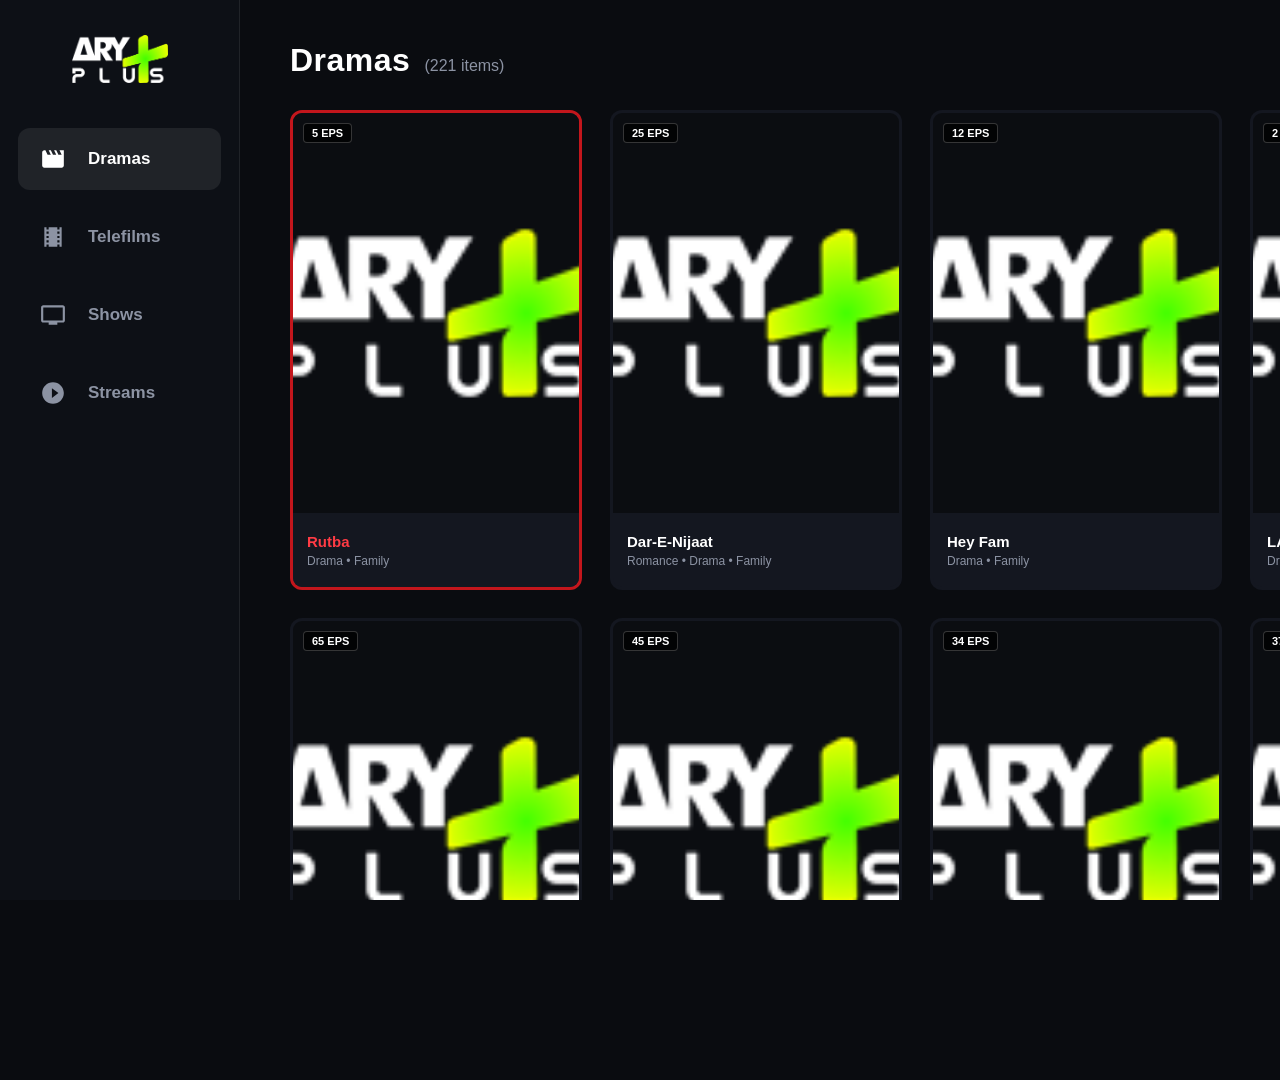
==== commit d72d708f: "fix: pagination 20 per page, multi-page progression, 117x117 Tizen profile icon, sidebar spacing & b" ====
--- a/index.html
+++ b/index.html
@@ -36,13 +36,13 @@
 
 /* Clean, Fast Sidebar Navigation */
 #sidebar {
-    width: 220px;
+    width: 240px;
     height: 1080px;
     background: #0d1016;
     border-right: 1px solid rgba(255, 255, 255, 0.08);
     display: flex;
     flex-direction: column;
-    padding: 35px 16px;
+    padding: 35px 18px;
     flex-shrink: 0;
     z-index: 10;
 }
@@ -50,50 +50,40 @@
 .brand-container {
     display: flex;
     align-items: center;
-    gap: 10px;
-    padding: 0 8px;
-    margin-bottom: 40px;
+    justify-content: center;
+    padding: 0 10px;
+    margin-bottom: 45px;
 }
 
 .brand-logo {
-    height: 38px;
-    max-width: 125px;
+    height: 48px;
+    max-width: 180px;
     object-fit: contain;
-}
-
-.brand-badge {
-    font-size: 11px;
-    font-weight: 700;
-    background: #c3161c;
-    color: #ffffff;
-    padding: 2px 6px;
-    border-radius: 4px;
-    letter-spacing: 0.5px;
 }
 
 .nav-list {
     display: flex;
     flex-direction: column;
-    gap: 12px;
+    gap: 16px;
     flex: 1;
 }
 
 .nav-item {
     display: flex;
     align-items: center;
-    gap: 14px;
-    padding: 14px 16px;
-    border-radius: 10px;
+    gap: 22px; /* Distinct space between icon and text */
+    padding: 16px 20px;
+    border-radius: 12px;
     color: #8c93a3;
-    font-size: 16px;
+    font-size: 17px;
     font-weight: 600;
     cursor: pointer;
     border: 2px solid transparent;
 }
 
 .nav-item svg {
-    width: 24px;
-    height: 24px;
+    width: 26px;
+    height: 26px;
     fill: currentColor;
     flex-shrink: 0;
 }
@@ -109,16 +99,9 @@
     border-color: #ffffff;
 }
 
-.sidebar-footer {
-    padding: 8px;
-    color: #555d6e;
-    font-size: 12px;
-    line-height: 1.5;
-}
-
 /* Main Content Area */
 #main-view {
-    width: 1700px;
+    width: 1680px;
     height: 1080px;
     display: flex;
     flex-direction: column;
@@ -172,14 +155,14 @@
     color: #ffffff;
     border: 2px solid transparent;
     border-radius: 20px;
-    padding: 6px 14px;
-    font-size: 13px;
+    padding: 6px 16px;
+    font-size: 14px;
     font-weight: 600;
     cursor: pointer;
 }
 
 .page-btn.disabled {
-    opacity: 0.3;
+    opacity: 0.25;
     cursor: default;
     pointer-events: none;
 }
@@ -193,13 +176,13 @@
     font-size: 14px;
     font-weight: 600;
     color: #c9ced8;
-    min-width: 90px;
+    min-width: 100px;
     text-align: center;
 }
 
 /* Poster Wall Viewport */
 #poster-wall-viewport {
-    width: 1600px;
+    width: 1580px;
     height: 950px;
     overflow: hidden;
     position: relative;
@@ -207,9 +190,9 @@
 
 #poster-wall {
     display: grid;
-    grid-template-columns: repeat(5, 296px);
+    grid-template-columns: repeat(5, 292px);
     grid-gap: 28px;
-    width: 1600px;
+    width: 1580px;
     transform: translateY(0px);
     will-change: transform;
     padding-bottom: 80px;
@@ -217,7 +200,7 @@
 
 /* Poster Card: Strict ARY Plus 280x400 Poster Aspect Ratio */
 .poster-card {
-    width: 296px;
+    width: 292px;
     height: 480px;
     background-color: #141720;
     border-radius: 12px;
@@ -230,7 +213,7 @@
 }
 
 .poster-card .poster-img-container {
-    width: 290px;
+    width: 286px;
     height: 400px;
     position: relative;
     background-color: #1a1e28;
@@ -263,7 +246,7 @@
 }
 
 .poster-card .card-info {
-    width: 290px;
+    width: 286px;
     height: 74px;
     padding: 10px 14px;
     display: flex;
@@ -290,7 +273,6 @@
     text-overflow: ellipsis;
 }
 
-/* Crisp, Solid TV Focus Highlight (No scale / blur jitter) */
 .poster-card.focused {
     border-color: #c3161c;
     background-color: #1f2433;
@@ -552,14 +534,10 @@
         <aside id="sidebar">
             <div class="brand-container">
                 <img src="icons/aryplus_logo.png" alt="ARY Plus" class="brand-logo" onerror="this.src='icon.png'">
-                <span class="brand-badge">TV 6.0</span>
             </div>
             <nav class="nav-list" id="nav-list">
                 <!-- Dynamically populated: Dramas, Telefilms, Shows, Streams -->
             </nav>
-            <div class="sidebar-footer">
-                <span>[▲/▼] Navigate<br>[ENTER/►] Select<br>[◄/BACK] Sidebar</span>
-            </div>
         </aside>
 
         <!-- Main Viewport Area -->
@@ -1298,344 +1276,15 @@
         "drmEnabled": false,
         "episodeSortOrder": "asc",
         "ageRating": "G"
-      },
-      {
-        "_id": "68e6754f505394bb6a37e36e",
-        "title": "Sharpasand",
-        "seiresCDN": "NULL",
-        "imagePoster": "poster/280x400_1769700567826.webp",
-        "imageCoverDesktop": "desktop/1920x1080_1759939655420.webp",
-        "imageCoverBig": "big/1280x720_1759933775588.webp",
-        "imageCoverExtra": "extra/570x270_1759937327937.webp",
-        "trailer": "https://vod.aryzap.com/be8170a0vodtranssgp1313565080/6b3415c35145403698186206028/adp.10.m3u8",
-        "logo": "logo/Sharpasand_Logo_Small_1759934862336.webp",
-        "genreId": [
-          "Drama",
-          "Suspense & Thriller"
-        ],
-        "adsManager": {
-          "_id": "67641df9f4718997a326bd31",
-          "title": "ARY Plus VOD PR",
-          "type": "Preroll",
-          "tag": "https://pubads.g.doubleclick.net/gampad/ads?iu=/67551462/ARYPlus-VOD-PR&description_url=https%3A%2F%2Faryplus.tv&tfcd=0&npa=0&sz=320x180%7C352x288%7C375x210%7C640x360%7C640x480%7C854x480%7C1280x720&max_ad_duration=60000&gdfp_req=1&unviewed_position_start=1&output=vast&env=vp&impl=s&correlator=&vad_type=linear&vpos=preroll&vpi=0&vpmute=0",
-          "__v": 0
-        },
-        "seriesType": "show",
-        "position": 18,
-        "cdnPlatform": "cdn",
-        "seriesLayout": "v3",
-        "isLive": false,
-        "duration": "00:00:00",
-        "packageIds": [],
-        "episodeCount": 52,
-        "drmEnabled": false,
-        "ageRating": "G"
-      },
-      {
-        "_id": "688cc868e923a38d2cbaf46e",
-        "title": "Main Manto Nahi Hoon",
-        "seiresCDN": "null",
-        "imagePoster": "poster/280x400_1762264054615.webp",
-        "imageCoverDesktop": "desktop/1920x1080_1762264061229.webp",
-        "imageCoverBig": "big/1280x720_1762264063550.webp",
-        "imageCoverExtra": "extra/Main_manto_nahi_hun_-_280_x_400__with_logo__3x_1754056807920.webp",
-        "trailer": "https://vod.aryzap.com/be8170a0vodtranssgp1313565080/b71e85855145403698200556737/adp.10.m3u8",
-        "logo": "logo/logo__1__1754058762146.webp",
-        "genreId": [
-          "Romance",
-          "Drama",
-          "Action and Adventure"
-        ],
-        "adsManager": {
-          "_id": "6abb97adec12982bbf8da64b",
-          "title": "DramaVOD",
-          "type": "vast",
-          "tag": "https://aryplusvmap-vpammanager.wxj6pg.easypanel.host/vmap.php?p=drama-vmap",
-          "__v": 0
-        },
-        "seriesType": "show",
-        "position": 19,
-        "cdnPlatform": "cdn",
-        "seriesLayout": "v3",
-        "isLive": false,
-        "duration": "00:00:00",
-        "packageIds": [],
-        "episodeCount": 31,
-        "drmEnabled": false,
-        "episodeSortOrder": "asc",
-        "ageRating": "G"
-      },
-      {
-        "_id": "66e2caf47ca3c4d15e87656d",
-        "title": "Mere Humsafar",
-        "seiresCDN": "null",
-        "imagePoster": "poster/280-x-400_1726139090900.jpg",
-        "imageCoverDesktop": "desktop/1920-x-1080-min (1)_1726139215186.jpg",
-        "trailer": "https://vod.aryzap.com/be8170a0vodtranssgp1313565080/e43abd583560136624061546324/adp.10.m3u8",
-        "logo": "logo/meray-humsafar_1748875589664.webp",
-        "genreId": [
-          "Romance",
-          "Drama",
-          "Family"
-        ],
-        "adsManager": {
-          "_id": "6abb97adec12982bbf8da64b",
-          "title": "DramaVOD",
-          "type": "vast",
-          "tag": "https://aryplusvmap-vpammanager.wxj6pg.easypanel.host/vmap.php?p=drama-vmap",
-          "__v": 0
-        },
-        "seriesType": "show",
-        "position": 20,
-        "cdnPlatform": "cdn",
-        "isLive": false,
-        "seriesLayout": "v3",
-        "imageCoverBig": "big/1280x720 (17)_1748594277458.webp",
-        "imageCoverExtra": "null",
-        "duration": "00:00:00",
-        "packageIds": [],
-        "drmEnabled": false,
-        "episodeCount": 40,
-        "episodeSortOrder": "asc",
-        "ageRating": "16+"
-      },
-      {
-        "_id": "6710d33022cbcfbd06e34ff9",
-        "title": "Pardes",
-        "seiresCDN": "",
-        "imagePoster": "poster/Poster-Image-280x400-With-Logo_1763996325023.webp",
-        "imageCoverDesktop": "desktop/Desktop-Cover-1920x1080-Without-Logo_1763996329266.webp",
-        "trailer": "https://www.youtube.com/watch?v=iini6-Ck7Yo",
-        "logo": "logo/570-x-270_1729154563623.webp",
-        "genreId": [
-          "Drama",
-          "Family"
-        ],
-        "adsManager": {
-          "_id": "67641df9f4718997a326bd31",
-          "title": "ARY Plus VOD PR",
-          "type": "Preroll",
-          "tag": "https://pubads.g.doubleclick.net/gampad/ads?iu=/67551462/ARYPlus-VOD-PR&description_url=https%3A%2F%2Faryplus.tv&tfcd=0&npa=0&sz=320x180%7C352x288%7C375x210%7C640x360%7C640x480%7C854x480%7C1280x720&max_ad_duration=60000&gdfp_req=1&unviewed_position_start=1&output=vast&env=vp&impl=s&correlator=&vad_type=linear&vpos=preroll&vpi=0&vpmute=0",
-          "__v": 0
-        },
-        "seriesType": "show",
-        "position": 21,
-        "isLive": false,
-        "seriesLayout": "v3",
-        "cdnPlatform": "cdn",
-        "imageCoverBig": "big/Big-Cover-1280x720-With-Logo_1763996330797.webp",
-        "imageCoverExtra": "extra/Extra-Img-570x270-With-Logo_1763996331337.webp",
-        "duration": "00:00:00",
-        "packageIds": [],
-        "episodeCount": 35,
-        "drmEnabled": false,
-        "ageRating": "G"
-      },
-      {
-        "_id": "66e2ce4002268589fb0013fe",
-        "title": "Mujhe Pyaar Hua Tha",
-        "seiresCDN": "null",
-        "imagePoster": "poster/280-x-400_1726139890198.webp",
-        "imageCoverDesktop": "desktop/1920x1080_1755279916328.webp",
-        "trailer": "NULL",
-        "logo": "logo/570-x-270_1726139899974.webp",
-        "genreId": [
-          "Romance",
-          "Drama"
-        ],
-        "adsManager": {
-          "_id": "6abb97adec12982bbf8da64b",
-          "title": "DramaVOD",
-          "type": "vast",
-          "tag": "https://aryplusvmap-vpammanager.wxj6pg.easypanel.host/vmap.php?p=drama-vmap",
-          "__v": 0
-        },
-        "seriesType": "show",
-        "position": 22,
-        "cdnPlatform": "cdn",
-        "duration": "00:00:00",
-        "isLive": false,
-        "packageIds": [],
-        "seriesLayout": "v3",
-        "imageCoverBig": "big/1280-x-720_1755185375391.webp",
-        "imageCoverExtra": "extra/570-X-270_1755185375792.webp",
-        "episodeCount": 32,
-        "drmEnabled": false,
-        "episodeSortOrder": "asc",
-        "ageRating": "G"
-      },
-      {
-        "_id": "677d394635a6c0ff5e105ddd",
-        "title": "Balaa",
-        "seiresCDN": "",
-        "imagePoster": "poster/Poster-Image-280x400-With-Logo_1766501760146.webp",
-        "imageCoverDesktop": "desktop/Desktop-Cover-1920x1080-Without-Logo_1766501763059.webp",
-        "imageCoverBig": "big/Big-Cover-1280x720-With-Logo_1766501764176.webp",
-        "imageCoverExtra": "extra/Extra-Img-570x270-With-Logo-Recovered_1766501764580.webp",
-        "trailer": "https://vod.aryzap.com/be8170a0vodtranssgp1313565080/7d679b425145403714563671861/adp.10.m3u8",
-        "logo": "logo/570X270_1736259715556.webp",
-        "genreId": [
-          "Drama",
-          "Family",
-          "Suspense & Thriller"
-        ],
-        "adsManager": {
-          "_id": "67641df9f4718997a326bd31",
-          "title": "ARY Plus VOD PR",
-          "type": "Preroll",
-          "tag": "https://pubads.g.doubleclick.net/gampad/ads?iu=/67551462/ARYPlus-VOD-PR&description_url=https%3A%2F%2Faryplus.tv&tfcd=0&npa=0&sz=320x180%7C352x288%7C375x210%7C640x360%7C640x480%7C854x480%7C1280x720&max_ad_duration=60000&gdfp_req=1&unviewed_position_start=1&output=vast&env=vp&impl=s&correlator=&vad_type=linear&vpos=preroll&vpi=0&vpmute=0",
-          "__v": 0
-        },
-        "seriesType": "show",
-        "position": 23,
-        "cdnPlatform": "cdn",
-        "seriesLayout": "v3",
-        "isLive": false,
-        "duration": "00:00:00",
-        "packageIds": [],
-        "episodeCount": 40,
-        "drmEnabled": false,
-        "ageRating": "G"
-      },
-      {
-        "_id": "64f5b823a0310a5a06fb30d0",
-        "title": "Mein",
-        "seiresCDN": "null",
-        "imagePoster": "poster/280x400_1756919225286.webp",
-        "trailer": "https://vod.aryzap.com/be8170a0vodtranssgp1313565080/81602cfe3560136624070470397/adp.10.m3u8",
-        "logo": "logo/meinLogo_1748875736837.webp",
-        "genreId": [
-          "Romance",
-          "Drama"
-        ],
-        "adsManager": {
-          "_id": "6abb97adec12982bbf8da64b",
-          "title": "DramaVOD",
-          "type": "vast",
-          "tag": "https://aryplusvmap-vpammanager.wxj6pg.easypanel.host/vmap.php?p=drama-vmap",
-          "__v": 0
-        },
-        "imageCoverDesktop": "desktop/1920X1080_1756920765034.webp",
-        "seriesType": "show",
-        "position": 24,
-        "cdnPlatform": "cdn",
-        "imageCoverBig": "big/1280X720_1756920766921.webp",
-        "imageCoverExtra": "extra/1240x1748_without_logo_1756923739158.webp",
-        "isLive": false,
-        "seriesLayout": "v3",
-        "duration": "00:00:00",
-        "packageIds": [],
-        "episodeCount": 32,
-        "drmEnabled": false,
-        "episodeSortOrder": "asc",
-        "ageRating": "G"
-      },
-      {
-        "_id": "6710e027365c0fcf39f5ff6d",
-        "title": "Pehli Si Muhabbat",
-        "seiresCDN": "",
-        "imagePoster": "poster/Poster-Image-280x400-With-Logo_1765895627656.webp",
-        "imageCoverDesktop": "desktop/Desktop-Cover-1920x1080-Without-Logo_1765895630122.webp",
-        "trailer": "https://www.youtube.com/watch?v=uFRJOSbmOro",
-        "logo": "logo/Logo_1784033204199.webp",
-        "genreId": [
-          "Romance",
-          "Drama"
-        ],
-        "adsManager": {
-          "_id": "67641df9f4718997a326bd31",
-          "title": "ARY Plus VOD PR",
-          "type": "Preroll",
-          "tag": "https://pubads.g.doubleclick.net/gampad/ads?iu=/67551462/ARYPlus-VOD-PR&description_url=https%3A%2F%2Faryplus.tv&tfcd=0&npa=0&sz=320x180%7C352x288%7C375x210%7C640x360%7C640x480%7C854x480%7C1280x720&max_ad_duration=60000&gdfp_req=1&unviewed_position_start=1&output=vast&env=vp&impl=s&correlator=&vad_type=linear&vpos=preroll&vpi=0&vpmute=0",
-          "__v": 0
-        },
-        "seriesType": "show",
-        "position": 25,
-        "isLive": false,
-        "seriesLayout": "v3",
-        "cdnPlatform": "cdn",
-        "imageCoverBig": "big/Big-Cover-1280x720-With-Logo_1765895631144.webp",
-        "imageCoverExtra": "extra/Extra-Img-570x270-With-Logo_1765895631646.webp",
-        "duration": "00:00:00",
-        "packageIds": [],
-        "episodeCount": 36,
-        "drmEnabled": false,
-        "ageRating": "G"
-      },
-      {
-        "_id": "676d782075198d42564af7f5",
-        "title": "Sar-e-Rah",
-        "seiresCDN": "",
-        "imagePoster": "poster/280x400_1769352381219.webp",
-        "imageCoverDesktop": "desktop/1920x1080_1756838497948.webp",
-        "imageCoverBig": "big/1280x720_1756840019858.webp",
-        "imageCoverExtra": "extra/280x400_2_1757166246495.webp",
-        "trailer": "https://www.youtube.com/watch?v=1hZrwUG55Yk",
-        "logo": "logo/570x270_1737017173563.webp",
-        "genreId": [
-          "Drama",
-          "Entertainment",
-          "Action and Adventure"
-        ],
-        "adsManager": {
-          "_id": "67641df9f4718997a326bd31",
-          "title": "ARY Plus VOD PR",
-          "type": "Preroll",
-          "tag": "https://pubads.g.doubleclick.net/gampad/ads?iu=/67551462/ARYPlus-VOD-PR&description_url=https%3A%2F%2Faryplus.tv&tfcd=0&npa=0&sz=320x180%7C352x288%7C375x210%7C640x360%7C640x480%7C854x480%7C1280x720&max_ad_duration=60000&gdfp_req=1&unviewed_position_start=1&output=vast&env=vp&impl=s&correlator=&vad_type=linear&vpos=preroll&vpi=0&vpmute=0",
-          "__v": 0
-        },
-        "seriesType": "show",
-        "position": 26,
-        "cdnPlatform": "cdn",
-        "seriesLayout": "v3",
-        "isLive": false,
-        "duration": "00:00:00",
-        "packageIds": [],
-        "episodeCount": 6,
-        "drmEnabled": false,
-        "episodeSortOrder": "asc",
-        "ageRating": "G"
-      },
-      {
-        "_id": "6762f0b44d53732e4183fb18",
-        "title": "Dunk",
-        "seiresCDN": "",
-        "imagePoster": "poster/280x400_1762541864585.webp",
-        "imageCoverDesktop": "desktop/1920x1080_1762541873593.webp",
-        "imageCoverBig": "big/DUNK_1280X720_1763406783535.webp",
-        "imageCoverExtra": "extra/1280X720_1762541878504.webp",
-        "trailer": "https://vod.aryzap.com/be8170a0vodtranssgp1313565080/eb9157bf5145403701183384755/adp.10.m3u8",
-        "logo": "logo/Logo-512x512_1758996764602.webp",
-        "genreId": [
-          "Drama",
-          "Suspense & Thriller"
-        ],
-        "adsManager": {
-          "_id": "67641df9f4718997a326bd31",
-          "title": "ARY Plus VOD PR",
-          "type": "Preroll",
-          "tag": "https://pubads.g.doubleclick.net/gampad/ads?iu=/67551462/ARYPlus-VOD-PR&description_url=https%3A%2F%2Faryplus.tv&tfcd=0&npa=0&sz=320x180%7C352x288%7C375x210%7C640x360%7C640x480%7C854x480%7C1280x720&max_ad_duration=60000&gdfp_req=1&unviewed_position_start=1&output=vast&env=vp&impl=s&correlator=&vad_type=linear&vpos=preroll&vpi=0&vpmute=0",
-          "__v": 0
-        },
-        "seriesType": "show",
-        "position": 27,
-        "cdnPlatform": "cdn",
-        "seriesLayout": "v3",
-        "isLive": false,
-        "duration": "00:00:00",
-        "packageIds": [],
-        "episodeCount": 32,
-        "drmEnabled": false,
-        "ageRating": "G"
       }
     ],
     "countryCode": "PK",
     "tagline": null,
     "pagination": {
       "currentPage": 1,
-      "pageSize": 30,
+      "pageSize": 20,
       "totalSeries": 221,
-      "totalPages": 8,
+      "totalPages": 12,
       "hasNextPage": true,
       "hasPrevPage": false
     }
@@ -2306,357 +1955,15 @@
         "drmEnabled": false,
         "episodeCount": 0,
         "ageRating": "G"
-      },
-      {
-        "_id": "683ab7031e394acd579503f6",
-        "title": "Love Hai Mushkil",
-        "seiresCDN": "https://vod.aryzap.com/be8170a0vodtranssgp1313565080/ed6a8d4f5145403704301704055/adp.10.m3u8",
-        "imagePoster": "poster/Poster-Image-280x400-With-Logo_1760627437438.webp",
-        "imageCoverDesktop": "desktop/Desktop-Cover-1920x1080-Without-Logo_1760627441603.webp",
-        "imageCoverBig": "big/Big-Cover-1280x720-With-Logo_1760627443072.webp",
-        "imageCoverExtra": "extra/Extra-Img-570x270-With-Logo_1760627443569.webp",
-        "trailer": "https://vod.aryzap.com/be8170a0vodtranssgp1313565080/bc681b885145403714604987555/adp.10.m3u8",
-        "logo": "logo/Love-Hai-Mhuskil-(Web) (1)_1748678400561.webp",
-        "genreId": [
-          "Romance",
-          "Comedy",
-          "Telefilm",
-          "Telefilms"
-        ],
-        "adsManager": {
-          "_id": "6abb95d18c9de4456304b83a",
-          "title": "TeleFilms",
-          "type": "vast",
-          "tag": "https://aryplusvmap-vpammanager.wxj6pg.easypanel.host/vmap.php?p=telefilms",
-          "__v": 0
-        },
-        "seriesType": "singleVideo",
-        "position": 18,
-        "cdnPlatform": "cdn",
-        "seriesLayout": "v1",
-        "isLive": false,
-        "duration": "01:18:53",
-        "episodeCount": 0,
-        "drmEnabled": false,
-        "packageIds": [],
-        "ageRating": "G"
-      },
-      {
-        "_id": "68efc9ecd87ca55c597ce2b8",
-        "title": "Miss B.A Pass",
-        "seiresCDN": "https://vod.aryzap.com/be8170a0vodtranssgp1313565080/2f2f3a765145403698185993395/adp.10.m3u8",
-        "imagePoster": "poster/Poster-Image-280x400-With-Logo_1760545252200.webp",
-        "imageCoverDesktop": "desktop/Desktop-Cover-1920x1080-Without-Logo_1760545257480.webp",
-        "imageCoverBig": "big/Big-Cover-1280x720-With-Logo_1760545259564.webp",
-        "imageCoverExtra": "extra/Extra-Img-570x270-With-Logo_1760545260046.webp",
-        "trailer": "https://vod.aryzap.com/be8170a0vodtranssgp1313565080/bc681b885145403714604987555/adp.10.m3u8",
-        "logo": "logo/Logo_1760545258170.webp",
-        "genreId": [
-          "Comedy",
-          "Family",
-          "Telefilm",
-          "Telefilms"
-        ],
-        "adsManager": {
-          "_id": "6abb95d18c9de4456304b83a",
-          "title": "TeleFilms",
-          "type": "vast",
-          "tag": "https://aryplusvmap-vpammanager.wxj6pg.easypanel.host/vmap.php?p=telefilms",
-          "__v": 0
-        },
-        "seriesType": "singleVideo",
-        "position": 19,
-        "cdnPlatform": "cdn",
-        "seriesLayout": "v1",
-        "isLive": false,
-        "duration": "01:16:12",
-        "episodeCount": 0,
-        "drmEnabled": false,
-        "packageIds": [],
-        "ageRating": "G"
-      },
-      {
-        "_id": "690107e4f6dc8aee45e7de4b",
-        "title": "Yeh Bahu Nahi Chalay Gi",
-        "seiresCDN": "https://vod.aryzap.com/be8170a0vodtranssgp1313565080/0ec4a6755145403701085291630/adp.10.m3u8",
-        "imagePoster": "poster/Poster-Image-280x400-With-Logo_1761675230550.webp",
-        "imageCoverDesktop": "desktop/Desktop-Cover-1920x1080-Without-Logo_1761675233795.webp",
-        "imageCoverBig": "big/Big-Cover-1280x720-With-Logo_1761675235413.webp",
-        "imageCoverExtra": "extra/Extra-Img-570x270-With-Logo_1761675235870.webp",
-        "trailer": "https://vod.aryzap.com/be8170a0vodtranssgp1313565080/bc681b885145403714604987555/adp.10.m3u8",
-        "logo": "logo/Logo512x512_1761675234401.webp",
-        "genreId": [
-          "Romance",
-          "Comedy",
-          "Family",
-          "Telefilm",
-          "Telefilms"
-        ],
-        "adsManager": {
-          "_id": "6abb95d18c9de4456304b83a",
-          "title": "TeleFilms",
-          "type": "vast",
-          "tag": "https://aryplusvmap-vpammanager.wxj6pg.easypanel.host/vmap.php?p=telefilms",
-          "__v": 0
-        },
-        "seriesType": "singleVideo",
-        "position": 20,
-        "cdnPlatform": "cdn",
-        "seriesLayout": "v1",
-        "isLive": false,
-        "duration": "01:21:49",
-        "episodeCount": 0,
-        "drmEnabled": false,
-        "packageIds": [],
-        "ageRating": "G"
-      },
-      {
-        "_id": "69fde8c1c656d3843683e0cc",
-        "title": "Shabbar Ka Tabbar",
-        "seiresCDN": "https://vod.aryzap.com/be8170a0vodtranssgp1313565080/b5a3c7f85145403725372309511/adp.10.m3u8",
-        "imagePoster": "poster/Poster-Image-280x400-With-Logo_1778247852964.webp",
-        "imageCoverDesktop": "desktop/Desktop-Cover-1920x1080-Without-Logo_1778247867356.webp",
-        "imageCoverBig": "big/Big-Cover-1280x720-With-Logo_1778247871964.webp",
-        "imageCoverExtra": "extra/Extra-Img-570x270-With-Logo_1778247873304.webp",
-        "trailer": "https://vod.aryzap.com/be8170a0vodtranssgp1313565080/bc681b885145403714604987555/adp.10.m3u8",
-        "logo": "logo/Logo_1778247868087.webp",
-        "genreId": [
-          "Comedy",
-          "Family",
-          "Telefilm",
-          "Telefilms"
-        ],
-        "adsManager": {
-          "_id": "6abb95d18c9de4456304b83a",
-          "title": "TeleFilms",
-          "type": "vast",
-          "tag": "https://aryplusvmap-vpammanager.wxj6pg.easypanel.host/vmap.php?p=telefilms",
-          "__v": 0
-        },
-        "seriesType": "singleVideo",
-        "position": 21,
-        "cdnPlatform": "cdn",
-        "seriesLayout": "v1",
-        "isLive": false,
-        "duration": "01:18:54",
-        "packageIds": [],
-        "drmEnabled": false,
-        "episodeCount": 0,
-        "ageRating": "G"
-      },
-      {
-        "_id": "69fc80874990cb0eca422ac7",
-        "title": "Pyar Mai Blind",
-        "seiresCDN": "https://vod.aryzap.com/be8170a0vodtranssgp1313565080/57ec52c25145403714922914682/adp.10.m3u8",
-        "imagePoster": "poster/Poster-Image-280x400-With-Logo_1778155640641.webp",
-        "imageCoverDesktop": "desktop/Desktop-Cover-1920x1080-Without-Logo_1778155648220.webp",
-        "imageCoverBig": "big/Big-Cover-1280x720-With-Logo_1778155653960.webp",
-        "imageCoverExtra": "extra/Extra-Img-570x270-With-Logo_1778155655355.webp",
-        "trailer": "https://vod.aryzap.com/be8170a0vodtranssgp1313565080/bc681b885145403714604987555/adp.10.m3u8",
-        "logo": "logo/Logo_1778155650179.webp",
-        "genreId": [
-          "Comedy",
-          "Family",
-          "Telefilm",
-          "Telefilms"
-        ],
-        "adsManager": {
-          "_id": "6abb95d18c9de4456304b83a",
-          "title": "TeleFilms",
-          "type": "vast",
-          "tag": "https://aryplusvmap-vpammanager.wxj6pg.easypanel.host/vmap.php?p=telefilms",
-          "__v": 0
-        },
-        "seriesType": "singleVideo",
-        "position": 22,
-        "cdnPlatform": "cdn",
-        "seriesLayout": "v1",
-        "isLive": false,
-        "duration": "01:19:02",
-        "packageIds": [],
-        "drmEnabled": false,
-        "episodeCount": 0,
-        "ageRating": "G"
-      },
-      {
-        "_id": "69024624e24c138ff9f89cc8",
-        "title": "Bhagam Bhag",
-        "seiresCDN": "https://vod.aryzap.com/be8170a0vodtranssgp1313565080/2f2d90915145403698185990258/adp.10.m3u8",
-        "imagePoster": "poster/Poster-Image-280x400-With-Logo_1761756701638.webp",
-        "imageCoverDesktop": "desktop/Desktop-Cover-1920x1080-Without-Logo-2_1761756704959.webp",
-        "imageCoverBig": "big/Big-Cover-1280x720-With-Logo_1761756707528.webp",
-        "imageCoverExtra": "extra/Extra-Img-570x270-With-Logo-Recovered_1761756708139.webp",
-        "trailer": "https://vod.aryzap.com/be8170a0vodtranssgp1313565080/bc681b885145403714604987555/adp.10.m3u8",
-        "logo": "logo/",
-        "genreId": [
-          "Comedy",
-          "Family",
-          "Telefilm",
-          "Telefilms"
-        ],
-        "adsManager": {
-          "_id": "6abb95d18c9de4456304b83a",
-          "title": "TeleFilms",
-          "type": "vast",
-          "tag": "https://aryplusvmap-vpammanager.wxj6pg.easypanel.host/vmap.php?p=telefilms",
-          "__v": 0
-        },
-        "seriesType": "singleVideo",
-        "position": 23,
-        "cdnPlatform": "cdn",
-        "seriesLayout": "v1",
-        "isLive": false,
-        "duration": "01:18:40",
-        "episodeCount": 0,
-        "drmEnabled": false,
-        "packageIds": [],
-        "ageRating": "G"
-      },
-      {
-        "_id": "691225d3ecd31b0ec2ee193a",
-        "title": "Chand Raat Aur Chandni",
-        "seiresCDN": "https://vod.aryzap.com/be8170a0vodtranssgp1313565080/aded2f345145403701908331144/adp.10.m3u8",
-        "imagePoster": "poster/Poster-Image-280x400-With-Logo_1762797006108.webp",
-        "imageCoverDesktop": "desktop/Desktop-Cover-1920x1080-Without-Logo_1762797008981.webp",
-        "imageCoverBig": "big/Big-Cover-1280x720-With-Logo_1762797010437.webp",
-        "imageCoverExtra": "extra/Extra-Img-570x270-With-Logo_1762797010935.webp",
-        "trailer": "https://vod.aryzap.com/be8170a0vodtranssgp1313565080/bc681b885145403714604987555/adp.10.m3u8",
-        "logo": "logo/Logo_1762797009432.webp",
-        "genreId": [
-          "Comedy",
-          "Family",
-          "Telefilm",
-          "Telefilms"
-        ],
-        "adsManager": {
-          "_id": "6abb95d18c9de4456304b83a",
-          "title": "TeleFilms",
-          "type": "vast",
-          "tag": "https://aryplusvmap-vpammanager.wxj6pg.easypanel.host/vmap.php?p=telefilms",
-          "__v": 0
-        },
-        "seriesType": "singleVideo",
-        "position": 24,
-        "cdnPlatform": "cdn",
-        "seriesLayout": "v1",
-        "isLive": false,
-        "duration": "01:20:07",
-        "episodeCount": 0,
-        "drmEnabled": false,
-        "packageIds": [],
-        "ageRating": "G"
-      },
-      {
-        "_id": "69a1ab93be716d6b717e1a09",
-        "title": "Android Abba",
-        "seiresCDN": "https://vod.aryzap.com/be8170a0vodtranssgp1313565080/34ea597c5145403714127911772/adp.10.m3u8",
-        "imagePoster": "poster/Poster-Image-280x400-With-Logo_1772202894078.webp",
-        "imageCoverDesktop": "desktop/Desktop-Cover-1920x1080-Without-Logo-2_1772202895864.webp",
-        "imageCoverBig": "big/Big-Cover-1280x720-With-Logo_1772202898000.webp",
-        "imageCoverExtra": "extra/Extra-Img-570x270-With-Logo-Recovered_1772202898941.webp",
-        "trailer": "https://vod.aryzap.com/be8170a0vodtranssgp1313565080/bc681b885145403714604987555/adp.10.m3u8",
-        "logo": "logo/Logo_1772202896929.webp",
-        "genreId": [
-          "Comedy",
-          "Family",
-          "Telefilm",
-          "Telefilms"
-        ],
-        "adsManager": {
-          "_id": "6abb95d18c9de4456304b83a",
-          "title": "TeleFilms",
-          "type": "vast",
-          "tag": "https://aryplusvmap-vpammanager.wxj6pg.easypanel.host/vmap.php?p=telefilms",
-          "__v": 0
-        },
-        "seriesType": "singleVideo",
-        "position": 25,
-        "cdnPlatform": "cdn",
-        "seriesLayout": "v1",
-        "isLive": false,
-        "duration": "01:14:47",
-        "packageIds": [],
-        "drmEnabled": false,
-        "episodeCount": 0,
-        "ageRating": "G"
-      },
-      {
-        "_id": "69024984f6dc8aee45ee73ac",
-        "title": "Apni Apni Love Story",
-        "seiresCDN": "null",
-        "imagePoster": "poster/Poster-Image-280x400-With-Logo_1761757564354.webp",
-        "imageCoverDesktop": "desktop/Desktop-Cover-1920x1080-Without-Logo_1761757569437.webp",
-        "imageCoverBig": "big/Big-Cover-1280x720-With-Logo_1761757571392.webp",
-        "imageCoverExtra": "extra/Extra-Img-570x270-With-Logo-Recovered_1761757571901.webp",
-        "trailer": "https://vod.aryzap.com/be8170a0vodtranssgp1313565080/bc681b885145403714604987555/adp.10.m3u8",
-        "logo": "logo/Logo-512x512_1761757570197.webp",
-        "genreId": [
-          "Comedy",
-          "Family",
-          "Telefilm",
-          "Telefilms"
-        ],
-        "adsManager": {
-          "_id": "6abb95d18c9de4456304b83a",
-          "title": "TeleFilms",
-          "type": "vast",
-          "tag": "https://aryplusvmap-vpammanager.wxj6pg.easypanel.host/vmap.php?p=telefilms",
-          "__v": 0
-        },
-        "seriesType": "singleVideo",
-        "position": 26,
-        "cdnPlatform": "cdn",
-        "seriesLayout": "v1",
-        "isLive": false,
-        "duration": "01:21:55",
-        "drmEnabled": false,
-        "packageIds": [],
-        "episodeCount": 0,
-        "ageRating": "G"
-      },
-      {
-        "_id": "683ab5131e394acd5794feea",
-        "title": "Tere Naam Ka Tattoo",
-        "seiresCDN": "https://vod.aryzap.com/be8170a0vodtranssgp1313565080/20be73b15145403701920402643/adp.10.m3u8",
-        "imagePoster": "poster/Tere-Naam-Ka-Tattoo-(App)_1748677901553.webp",
-        "imageCoverDesktop": "desktop/Tere-Naam-Ka-Tattoo-(Web) (1)_1748677903735.webp",
-        "imageCoverBig": "big/TNKT_1280x720_1760553943295.webp",
-        "imageCoverExtra": "extra/Tere-Naam-Ka-Tattoo-(Web) (1)_1748677907088.webp",
-        "trailer": "https://vod.aryzap.com/be8170a0vodtranssgp1313565080/eeb5db7d3560136623377181901/adp.10.m3u8",
-        "logo": "logo/Tere-Naam-Ka-Tattoo-(Web) (1)_1748677904849.webp",
-        "genreId": [
-          "Romance",
-          "Comedy",
-          "Family",
-          "Telefilm",
-          "Telefilms"
-        ],
-        "adsManager": {
-          "_id": "6abb95d18c9de4456304b83a",
-          "title": "TeleFilms",
-          "type": "vast",
-          "tag": "https://aryplusvmap-vpammanager.wxj6pg.easypanel.host/vmap.php?p=telefilms",
-          "__v": 0
-        },
-        "seriesType": "singleVideo",
-        "position": 27,
-        "cdnPlatform": "cdn",
-        "seriesLayout": "v1",
-        "isLive": false,
-        "duration": "01:21:32",
-        "episodeCount": 0,
-        "drmEnabled": false,
-        "packageIds": [],
-        "ageRating": "G"
       }
     ],
     "countryCode": "PK",
     "tagline": null,
     "pagination": {
       "currentPage": 1,
-      "pageSize": 30,
+      "pageSize": 20,
       "totalSeries": 107,
-      "totalPages": 4,
+      "totalPages": 6,
       "hasNextPage": true,
       "hasPrevPage": false
     }
@@ -3326,302 +2633,16 @@
         "drmEnabled": false,
         "episodeCount": 29,
         "ageRating": "G"
-      },
-      {
-        "_id": "69c57cf6ca8df55a731c0ec6",
-        "title": "PSL 11 - Special",
-        "seiresCDN": "",
-        "imagePoster": "poster/Poster-Image-280x400-With-Logo_1774550259245.webp",
-        "imageCoverDesktop": "desktop/Desktop-Cover-1920x1080-Without-Logo-copy_1774550260859.webp",
-        "imageCoverBig": "big/Big-Cover-1280x720-With-Logo_1774550261902.webp",
-        "imageCoverExtra": "extra/Extra-Img-570x270-With-Logo-Recovered_1774550262333.webp",
-        "trailer": "null",
-        "logo": "logo/Logo_1774550261386.webp",
-        "genreId": [
-          "TV Shows"
-        ],
-        "adsManager": {
-          "_id": "67641df9f4718997a326bd31",
-          "title": "ARY Plus VOD PR",
-          "type": "Preroll",
-          "tag": "https://pubads.g.doubleclick.net/gampad/ads?iu=/67551462/ARYPlus-VOD-PR&description_url=https%3A%2F%2Faryplus.tv&tfcd=0&npa=0&sz=320x180%7C352x288%7C375x210%7C640x360%7C640x480%7C854x480%7C1280x720&max_ad_duration=60000&gdfp_req=1&unviewed_position_start=1&output=vast&env=vp&impl=s&correlator=&vad_type=linear&vpos=preroll&vpi=0&vpmute=0",
-          "__v": 0
-        },
-        "seriesType": "programs",
-        "position": 18,
-        "cdnPlatform": "cdn",
-        "seriesLayout": "v3",
-        "isLive": false,
-        "duration": "",
-        "packageIds": [],
-        "drmEnabled": false,
-        "episodeCount": 30,
-        "ageRating": "13+"
-      },
-      {
-        "_id": "69c54847ca8df55a731ae57a",
-        "title": "Har Lamha Purjosh | PSL Special",
-        "seiresCDN": "",
-        "imagePoster": "poster/280-x-400_1774536772255.webp",
-        "imageCoverDesktop": "desktop/1920-x-1080_1774536773786.webp",
-        "imageCoverBig": "big/1280-x-720_1774536774989.webp",
-        "imageCoverExtra": "extra/Extra-Img-570x270-With-Logo-Recovered_1774536775419.webp",
-        "trailer": "https://vod.aryzap.com/be8170a0vodtranssgp1313565080/bc681b885145403714604987555/adp.10.m3u8",
-        "logo": "logo/Logo_1774536774403.webp",
-        "genreId": [
-          "TV Shows"
-        ],
-        "adsManager": {
-          "_id": "67641df9f4718997a326bd31",
-          "title": "ARY Plus VOD PR",
-          "type": "Preroll",
-          "tag": "https://pubads.g.doubleclick.net/gampad/ads?iu=/67551462/ARYPlus-VOD-PR&description_url=https%3A%2F%2Faryplus.tv&tfcd=0&npa=0&sz=320x180%7C352x288%7C375x210%7C640x360%7C640x480%7C854x480%7C1280x720&max_ad_duration=60000&gdfp_req=1&unviewed_position_start=1&output=vast&env=vp&impl=s&correlator=&vad_type=linear&vpos=preroll&vpi=0&vpmute=0",
-          "__v": 0
-        },
-        "seriesType": "programs",
-        "position": 19,
-        "cdnPlatform": "cdn",
-        "seriesLayout": "v3",
-        "isLive": false,
-        "duration": "",
-        "packageIds": [],
-        "drmEnabled": false,
-        "episodeCount": 35,
-        "ageRating": "G"
-      },
-      {
-        "_id": "669a57b3f7888db78dda9fbe",
-        "title": "The Knock Knock Show",
-        "seiresCDN": "null",
-        "imagePoster": "poster/Poster-Image-280x400-With-Logo_1764595493303.webp",
-        "imageCoverDesktop": "desktop/Desktop-Cover-1920x1080-Without-Logo_1764595495651.webp",
-        "trailer": "https://vod.aryzap.com/be8170a0vodtranssgp1313565080/bc681b885145403714604987555/adp.10.m3u8",
-        "logo": "logo/Logo-512x512_1764595496393.webp",
-        "genreId": [
-          "Comedy",
-          "Entertainment",
-          "TV Shows"
-        ],
-        "adsManager": {
-          "_id": "67641df9f4718997a326bd31",
-          "title": "ARY Plus VOD PR",
-          "type": "Preroll",
-          "tag": "https://pubads.g.doubleclick.net/gampad/ads?iu=/67551462/ARYPlus-VOD-PR&description_url=https%3A%2F%2Faryplus.tv&tfcd=0&npa=0&sz=320x180%7C352x288%7C375x210%7C640x360%7C640x480%7C854x480%7C1280x720&max_ad_duration=60000&gdfp_req=1&unviewed_position_start=1&output=vast&env=vp&impl=s&correlator=&vad_type=linear&vpos=preroll&vpi=0&vpmute=0",
-          "__v": 0
-        },
-        "seriesType": "programs",
-        "position": 20,
-        "cdnPlatform": "cdn",
-        "imageCoverBig": "big/Big-Cover-1280x720-With-Logo_1764595497334.webp",
-        "imageCoverExtra": "extra/Extra-Img-570x270-With-Logo_1764595497732.webp",
-        "isLive": false,
-        "seriesLayout": "v3",
-        "duration": "00:00:00",
-        "packageIds": [],
-        "episodeCount": 32,
-        "drmEnabled": false,
-        "ageRating": "G"
-      },
-      {
-        "_id": "6991d6f7f40839acc37e64e4",
-        "title": "Har Lamha Purjosh 2026 | Special Transmission",
-        "seiresCDN": "",
-        "imagePoster": "poster/280x400_1771173162425.webp",
-        "imageCoverDesktop": "desktop/1920x1080_1771165425803.webp",
-        "imageCoverBig": "big/HML_1280X720_1771165429923.webp",
-        "imageCoverExtra": "extra/HML_1280X720_1771173172717.webp",
-        "trailer": "https://vod.aryzap.com/be8170a0vodtranssgp1313565080/bc681b885145403714604987555/adp.10.m3u8",
-        "logo": "logo/LOGO_1771165427541.webp",
-        "genreId": [
-          "Sports",
-          "TV Shows"
-        ],
-        "adsManager": {
-          "_id": "675cb55c4a99a01965f1c502",
-          "title": "false",
-          "type": "false",
-          "tag": "false",
-          "__v": 0
-        },
-        "seriesType": "programs",
-        "position": 21,
-        "cdnPlatform": "cdn",
-        "seriesLayout": "v3",
-        "isLive": false,
-        "duration": "",
-        "packageIds": [],
-        "drmEnabled": false,
-        "episodeCount": 1,
-        "ageRating": "G"
-      },
-      {
-        "_id": "69d008f9d7d39ede8edb9b77",
-        "title": "Super Diva",
-        "seiresCDN": "",
-        "imagePoster": "poster/Poster-Image-280x400-With-Logo_1775241461867.webp",
-        "imageCoverDesktop": "desktop/Desktop-Cover-1920x1080-Without-Logo_1775241463272.webp",
-        "imageCoverBig": "big/Big-Cover-1280x720-With-Logo_1775241464496.webp",
-        "imageCoverExtra": "extra/Extra-Img-570x270-With-Logo-Recovered_1775241464924.webp",
-        "trailer": "https://vod.aryzap.com/be8170a0vodtranssgp1313565080/bc681b885145403714604987555/adp.10.m3u8",
-        "logo": "logo/Logo_1775241463907.webp",
-        "genreId": [
-          "Entertainment",
-          "TV Shows"
-        ],
-        "adsManager": {
-          "_id": "67641df9f4718997a326bd31",
-          "title": "ARY Plus VOD PR",
-          "type": "Preroll",
-          "tag": "https://pubads.g.doubleclick.net/gampad/ads?iu=/67551462/ARYPlus-VOD-PR&description_url=https%3A%2F%2Faryplus.tv&tfcd=0&npa=0&sz=320x180%7C352x288%7C375x210%7C640x360%7C640x480%7C854x480%7C1280x720&max_ad_duration=60000&gdfp_req=1&unviewed_position_start=1&output=vast&env=vp&impl=s&correlator=&vad_type=linear&vpos=preroll&vpi=0&vpmute=0",
-          "__v": 0
-        },
-        "seriesType": "programs",
-        "position": 22,
-        "cdnPlatform": "cdn",
-        "seriesLayout": "v3",
-        "isLive": false,
-        "duration": "",
-        "packageIds": [],
-        "drmEnabled": false,
-        "episodeCount": 20,
-        "episodeSortOrder": "asc",
-        "ageRating": "G"
-      },
-      {
-        "_id": "6991e7df3c8d41bdfc259ce4",
-        "title": "ARY Warriors",
-        "seiresCDN": "",
-        "imagePoster": "poster/Poster-Image-280x400-With-Logo_1773422699065.webp",
-        "imageCoverDesktop": "desktop/Desktop-Cover-1920x1080-Without-Logo-copy_1773422708834.webp",
-        "imageCoverBig": "big/Big-Cover-1280x720-With-Logo_1773422712502.webp",
-        "imageCoverExtra": "extra/Extra-Img-570x270-With-Logo-Recovered_1773422714821.webp",
-        "trailer": "https://vod.aryzap.com/be8170a0vodtranssgp1313565080/bc681b885145403714604987555/adp.10.m3u8",
-        "logo": "logo/Logo_1773422710185.webp",
-        "genreId": [
-          "Entertainment",
-          "Action and Adventure",
-          "TV Shows"
-        ],
-        "adsManager": {
-          "_id": "67641df9f4718997a326bd31",
-          "title": "ARY Plus VOD PR",
-          "type": "Preroll",
-          "tag": "https://pubads.g.doubleclick.net/gampad/ads?iu=/67551462/ARYPlus-VOD-PR&description_url=https%3A%2F%2Faryplus.tv&tfcd=0&npa=0&sz=320x180%7C352x288%7C375x210%7C640x360%7C640x480%7C854x480%7C1280x720&max_ad_duration=60000&gdfp_req=1&unviewed_position_start=1&output=vast&env=vp&impl=s&correlator=&vad_type=linear&vpos=preroll&vpi=0&vpmute=0",
-          "__v": 0
-        },
-        "seriesType": "programs",
-        "position": 23,
-        "cdnPlatform": "cdn",
-        "seriesLayout": "v3",
-        "isLive": false,
-        "duration": "",
-        "packageIds": [],
-        "drmEnabled": false,
-        "episodeCount": 13,
-        "ageRating": "G"
-      },
-      {
-        "_id": "67aa040b221d3fab7bb62330",
-        "title": "Good Morning Pakistan",
-        "seiresCDN": "",
-        "imagePoster": "poster/280X400_1784038909030.webp",
-        "imageCoverDesktop": "desktop/1920X1080_1784038909915.webp",
-        "imageCoverBig": "big/1280X720_1784038911075.webp",
-        "imageCoverExtra": "extra/1280X720_1784038911497.webp",
-        "trailer": "null",
-        "logo": "logo/512x512_1791566493343.webp",
-        "genreId": [
-          "Entertainment",
-          "Family",
-          "TV Shows"
-        ],
-        "adsManager": {
-          "_id": "68de5d12efcb74465f42744d",
-          "title": "ARY DIGITAL - ZAP - VODWEB",
-          "type": "Preroll",
-          "tag": "https://pubads.g.doubleclick.net/gampad/ads?iu=/67551462/ARYDigital-ARYZap_PR&description_url=https%3A%2F%2Fmap.arylive.com&tfcd=0&npa=0&sz=176x144%7C320x180%7C352x288%7C375x210%7C400x300%7C640x360%7C640x480%7C854x480&min_ad_duration=5000&max_ad_duration=30000&gdfp_req=1&unviewed_position_start=1&output=vast&env=vp&impl=s&correlator=&vad_type=linear&vpos=preroll&vpi=0&vpmute=0",
-          "__v": 0
-        },
-        "seriesType": "programs",
-        "position": 24,
-        "cdnPlatform": "cdn",
-        "seriesLayout": "v3",
-        "isLive": false,
-        "duration": "00:00:00",
-        "packageIds": [],
-        "episodeCount": 204,
-        "drmEnabled": false,
-        "episodeSortOrder": "desc",
-        "ageRating": "G"
-      },
-      {
-        "_id": "6601457076a986778dd00738",
-        "title": "The Pavilion",
-        "seiresCDN": "null",
-        "imagePoster": "poster/Pavilion_Show_1759863553350.webp",
-        "imageCoverDesktop": "desktop/1920x1080_1749412456360.webp",
-        "trailer": "https://vod.aryzap.com/be8170a0vodtranssgp1313565080/a8a802403560136622532473188/adp.10.m3u8",
-        "logo": "logo/570x270_1749412456873.webp",
-        "genreId": [
-          "Family",
-          "Sports",
-          "TV Shows"
-        ],
-        "adsManager": {
-          "_id": "675cb55c4a99a01965f1c502",
-          "title": "false",
-          "type": "false",
-          "tag": "false",
-          "__v": 0
-        },
-        "seriesType": "programs",
-        "position": 25,
-        "cdnPlatform": "cdn",
-        "duration": "00:00:00",
-        "imageCoverBig": "big/Pavilion_Show_1280X720_1767379222985.webp",
-        "isLive": false,
-        "episodeCount": 30,
-        "ageRating": "13+"
-      },
-      {
-        "_id": "669a4a49efc45e1345f231be",
-        "title": "11th Hour",
-        "seiresCDN": "null",
-        "imagePoster": "poster/11th-Hour_1721387573284.jpg",
-        "imageCoverDesktop": "desktop/1920x1080 (1)_1749412572488.webp",
-        "trailer": "https://vod.aryzap.com/cd6a659fvodtransjkt1313565080/b821e5591397757909722675725/adp.10.m3u8",
-        "logo": "logo/570-x-270_1721893704512.png",
-        "genreId": [
-          "News",
-          "TV Shows"
-        ],
-        "adsManager": {
-          "_id": "675cb55c4a99a01965f1c502",
-          "title": "false",
-          "type": "false",
-          "tag": "false",
-          "__v": 0
-        },
-        "seriesType": "programs",
-        "position": 26,
-        "cdnPlatform": "cdn",
-        "imageCoverBig": "big/1280x720 (1)_1749412574346.webp",
-        "imageCoverExtra": "null",
-        "isLive": false,
-        "seriesLayout": "v3",
-        "duration": "00:00:00",
-        "episodeCount": 5,
-        "ageRating": "G"
       }
     ],
     "countryCode": "PK",
     "tagline": null,
     "pagination": {
       "currentPage": 1,
-      "pageSize": 30,
+      "pageSize": 20,
       "totalSeries": 29,
-      "totalPages": 1,
-      "hasNextPage": false,
+      "totalPages": 2,
+      "hasNextPage": true,
       "hasPrevPage": false
     }
   },
@@ -3926,7 +2947,7 @@
     "tagline": null,
     "pagination": {
       "currentPage": 1,
-      "pageSize": 30,
+      "pageSize": 20,
       "totalSeries": 9,
       "totalPages": 1,
       "hasNextPage": false,
@@ -4279,19 +3300,18 @@
  * Features:
  * - 4 Primary Sections: Dramas, Telefilms, Shows, Streams
  * - Full Poster Wall Grid (5 columns, 280x400 poster ratio)
- * - Pagination HUD when item count anywhere goes beyond 30
+ * - Pagination: Exactly 20 items per page with reliable multi-page navigation
  * - Direct playback for Telefilms & Streams
- * - High-speed Episodes modal drawer for Dramas & Shows (with pagination)
- * - Solid TV focus indicators without layout re-flow / jitter
- * - Complete D-pad Remote Control (Up, Down, Left, Right, Enter, Back, Play/Pause, Seek)
- * - Crash-proof AVPlay Hardware acceleration
+ * - High-speed Episodes modal drawer for Dramas & Shows
+ * - Clean sidebar branding using only aryplus_logo
+ * - Complete D-pad Remote Control
  */
 const App = (function() {
     const API_BASE = 'https://be.aryplus.tv';
     const API_KEY = 'ak_37515186786306625012043079404171';
     const IMAGE_BASE = 'https://images.aryplus.tv/';
     const USER_COUNTRY = 'PK';
-    const PAGE_SIZE = 30;
+    const PAGE_SIZE = 20; // 20 per page
 
     // Sidebar navigation sections
     const SECTIONS = [
@@ -4331,6 +3351,7 @@
 
     // Navigation and Focus state
     let activeSectionIndex = 0; // 0: Dramas, 1: Telefilms, 2: Shows, 3: Streams
+    let currentCategoryPage = 1; // Dedicated tracked page number
     let focusArea = 'wall';      // 'sidebar', 'wall', 'pagination', 'episodes', 'episodes-pagination'
     let sidebarFocusIndex = 0;
 
@@ -4346,7 +3367,7 @@
     let currentEpisodeIndex = 0;
     let episodesPagination = { currentPage: 1, totalPages: 1, totalEpisodes: 0 };
     const EPISODES_GRID_COLUMNS = 4;
-    const EPISODES_PAGE_SIZE = 30;
+    const EPISODES_PAGE_SIZE = 20;
 
     // In-memory cache for instant switching
     const categoryCache = {};
@@ -4370,7 +3391,7 @@
             if (INITIAL_CATEGORIES.streams) categoryCache['streams_1'] = INITIAL_CATEGORIES.streams;
         }
 
-        switchSection(0);
+        switchSection(0, 1);
     }
 
     function renderSidebar() {
@@ -4385,7 +3406,7 @@
             item.innerHTML = `${sec.iconSvg}<span>${sec.title}</span>`;
             item.addEventListener('click', () => {
                 sidebarFocusIndex = idx;
-                switchSection(idx);
+                switchSection(idx, 1);
                 focusArea = 'wall';
                 currentCardIndex = 0;
                 updateFocus();
@@ -4394,8 +3415,9 @@
         });
     }
 
-    function switchSection(index, page = 1) {
+    function switchSection(index, page) {
         activeSectionIndex = index;
+        currentCategoryPage = typeof page === 'number' && page > 0 ? page : 1;
         const currentSec = SECTIONS[activeSectionIndex];
 
         SECTIONS.forEach((sec, idx) => {
@@ -4409,22 +3431,23 @@
         const secTitle = document.getElementById('section-title');
         if (secTitle) secTitle.textContent = currentSec.title;
 
-        loadCategoryData(currentSec.apiCategory, page);
-    }
-
-    async function loadCategoryData(apiCategory, page = 1) {
-        const cacheKey = `${apiCategory}_${page}`;
+        loadCategoryData(currentSec.apiCategory, currentCategoryPage);
+    }
+
+    async function loadCategoryData(apiCategory, page) {
+        const pageNum = parseInt(page, 10) || 1;
+        const cacheKey = `${apiCategory}_${pageNum}`;
         const spinner = document.getElementById('spinner');
 
         if (categoryCache[cacheKey]) {
-            renderPosterWall(categoryCache[cacheKey]);
+            renderPosterWall(categoryCache[cacheKey], pageNum);
             return;
         }
 
         if (spinner) spinner.style.display = 'block';
 
         try {
-            const url = `${API_BASE}/api/series/byCatID/status/pg/${encodeURIComponent(apiCategory)}/${USER_COUNTRY}?limit=${PAGE_SIZE}&page=${page}`;
+            const url = `${API_BASE}/api/series/byCatID/status/pg/${encodeURIComponent(apiCategory)}/${USER_COUNTRY}?limit=${PAGE_SIZE}&page=${pageNum}`;
             const resp = await fetch(url, {
                 headers: {
                     'x-api-key': API_KEY,
@@ -4435,22 +3458,25 @@
             if (!resp.ok) throw new Error(`HTTP Error: ${resp.status}`);
             const data = await resp.json();
             categoryCache[cacheKey] = data;
-            renderPosterWall(data);
+            renderPosterWall(data, pageNum);
         } catch (err) {
             console.error('[App] Failed to fetch category:', apiCategory, err);
-            renderPosterWall({ series: [], pagination: { currentPage: 1, totalPages: 1, totalSeries: 0 } });
+            renderPosterWall({ series: [], pagination: { currentPage: pageNum, totalPages: 1, totalSeries: 0 } }, pageNum);
         } finally {
             if (spinner) spinner.style.display = 'none';
         }
     }
 
-    function renderPosterWall(data) {
+    function renderPosterWall(data, requestedPage) {
         currentCategoryItems = (data && Array.isArray(data.series)) ? data.series : [];
-        currentCategoryPagination = data && data.pagination ? data.pagination : {
-            currentPage: 1,
-            totalPages: Math.ceil(currentCategoryItems.length / PAGE_SIZE) || 1,
-            totalSeries: currentCategoryItems.length
+        
+        const apiPag = data && data.pagination ? data.pagination : {};
+        currentCategoryPagination = {
+            currentPage: apiPag.currentPage || requestedPage || currentCategoryPage || 1,
+            totalPages: apiPag.totalPages || Math.ceil((apiPag.totalSeries || currentCategoryItems.length) / PAGE_SIZE) || 1,
+            totalSeries: apiPag.totalSeries || currentCategoryItems.length
         };
+        currentCategoryPage = currentCategoryPagination.currentPage;
 
         const secCount = document.getElementById('section-count');
         if (secCount) {
@@ -4477,7 +3503,6 @@
             card.className = 'poster-card';
             card.id = `poster-card-${idx}`;
 
-            // Image selection: prioritize 280x400 imagePoster for proper vertical poster aspect ratio
             const imgPath = item.imagePoster || item.imageCoverBig || item.imageCoverDesktop || '';
             const fullImg = imgPath ? (imgPath.startsWith('http') ? imgPath : `${IMAGE_BASE}${imgPath}`) : 'icon.png';
 
@@ -4616,8 +3641,9 @@
     }
 
     // --- EPISODES DRAWER MANAGEMENT ---
-    async function openEpisodesDrawer(seriesItem, page = 1) {
+    async function openEpisodesDrawer(seriesItem, page) {
         activeSeries = seriesItem;
+        const pageNum = typeof page === 'number' && page > 0 ? page : 1;
         const modal = document.getElementById('episodes-view');
         const spinner = document.getElementById('spinner');
         if (spinner) spinner.style.display = 'block';
@@ -4637,13 +3663,14 @@
         focusArea = 'episodes';
         currentEpisodeIndex = 0;
 
-        await loadEpisodes(seriesItem._id, page);
-    }
-
-    async function loadEpisodes(seriesId, page = 1) {
-        const cacheKey = `${seriesId}_${page}`;
+        await loadEpisodes(seriesItem._id, pageNum);
+    }
+
+    async function loadEpisodes(seriesId, page) {
+        const pageNum = typeof page === 'number' && page > 0 ? page : 1;
+        const cacheKey = `${seriesId}_${pageNum}`;
         if (episodesCache[cacheKey]) {
-            processEpisodesData(episodesCache[cacheKey], page);
+            processEpisodesData(episodesCache[cacheKey], pageNum);
             return;
         }
 
@@ -4651,13 +3678,13 @@
         if (spinner) spinner.style.display = 'block';
 
         try {
-            const url = `${API_BASE}/api/cdn/${seriesId}?page=${page}&limit=${EPISODES_PAGE_SIZE}`;
+            const url = `${API_BASE}/api/cdn/${seriesId}?page=${pageNum}&limit=${EPISODES_PAGE_SIZE}`;
             const resp = await fetch(url, {
                 headers: { 'x-api-key': API_KEY }
             });
             const data = await resp.json();
             episodesCache[cacheKey] = data;
-            processEpisodesData(data, page);
+            processEpisodesData(data, pageNum);
         } catch (e) {
             console.error('[App] Failed to load episodes:', e);
             episodesList = [];
@@ -4695,7 +3722,6 @@
             epCard.className = 'episode-card';
             epCard.id = `ep-card-${idx}`;
 
-            // Broadcast 16:9 thumbnail ratio
             const imgPath = ep.imagePath || ep.imagePathV2 || (activeSeries ? activeSeries.imageCoverBig : '');
             const fullImg = imgPath ? (imgPath.startsWith('http') ? imgPath : `${IMAGE_BASE}${imgPath}`) : 'icon.png';
 
@@ -4778,7 +3804,6 @@
         if (streamUrl) {
             const seriesTitle = (activeSeries ? activeSeries.title + ' - ' : '') + (ep.title || 'Episode');
             PlayerEngine.playStream(streamUrl, seriesTitle, false, () => {
-                // Safely restore Episodes View without freezing
                 restoreEpisodesView();
             });
         } else {
@@ -4960,7 +3985,7 @@
                 e.preventDefault();
                 if (focusArea === 'sidebar') {
                     if (sidebarFocusIndex !== activeSectionIndex) {
-                        switchSection(sidebarFocusIndex);
+                        switchSection(sidebarFocusIndex, 1);
                     }
                     focusArea = 'wall';
                     currentCardIndex = 0;
@@ -4981,7 +4006,7 @@
             case 13: // ENTER / OK
                 e.preventDefault();
                 if (focusArea === 'sidebar') {
-                    switchSection(sidebarFocusIndex);
+                    switchSection(sidebarFocusIndex, 1);
                     focusArea = 'wall';
                     currentCardIndex = 0;
                     updateFocus();
@@ -5012,15 +4037,19 @@
     }
 
     function handlePaginationClick() {
-        const curPage = currentCategoryPagination.currentPage;
-        const totalPages = currentCategoryPagination.totalPages;
-
-        if (paginationFocusBtn === 'prev' && curPage > 1) {
-            currentCardIndex = 0;
-            switchSection(activeSectionIndex, curPage - 1);
-        } else if (paginationFocusBtn === 'next' && curPage < totalPages) {
-            currentCardIndex = 0;
-            switchSection(activeSectionIndex, curPage + 1);
+        const curPage = currentCategoryPagination.currentPage || currentCategoryPage || 1;
+        const totalPages = currentCategoryPagination.totalPages || 1;
+
+        if (paginationFocusBtn === 'prev') {
+            if (curPage > 1) {
+                currentCardIndex = 0;
+                switchSection(activeSectionIndex, curPage - 1);
+            }
+        } else if (paginationFocusBtn === 'next') {
+            if (curPage < totalPages) {
+                currentCardIndex = 0;
+                switchSection(activeSectionIndex, curPage + 1);
+            }
         }
     }
 
@@ -5102,16 +4131,20 @@
     }
 
     function handleEpisodesPaginationClick() {
-        const cur = episodesPagination.currentPage;
-        const total = episodesPagination.totalPages;
+        const cur = episodesPagination.currentPage || 1;
+        const total = episodesPagination.totalPages || 1;
         if (!activeSeries) return;
 
-        if (episodesPaginationFocusBtn === 'prev' && cur > 1) {
-            currentEpisodeIndex = 0;
-            loadEpisodes(activeSeries._id, cur - 1);
-        } else if (episodesPaginationFocusBtn === 'next' && cur < total) {
-            currentEpisodeIndex = 0;
-            loadEpisodes(activeSeries._id, cur + 1);
+        if (episodesPaginationFocusBtn === 'prev') {
+            if (cur > 1) {
+                currentEpisodeIndex = 0;
+                loadEpisodes(activeSeries._id, cur - 1);
+            }
+        } else if (episodesPaginationFocusBtn === 'next') {
+            if (cur < total) {
+                currentEpisodeIndex = 0;
+                loadEpisodes(activeSeries._id, cur + 1);
+            }
         }
     }
 
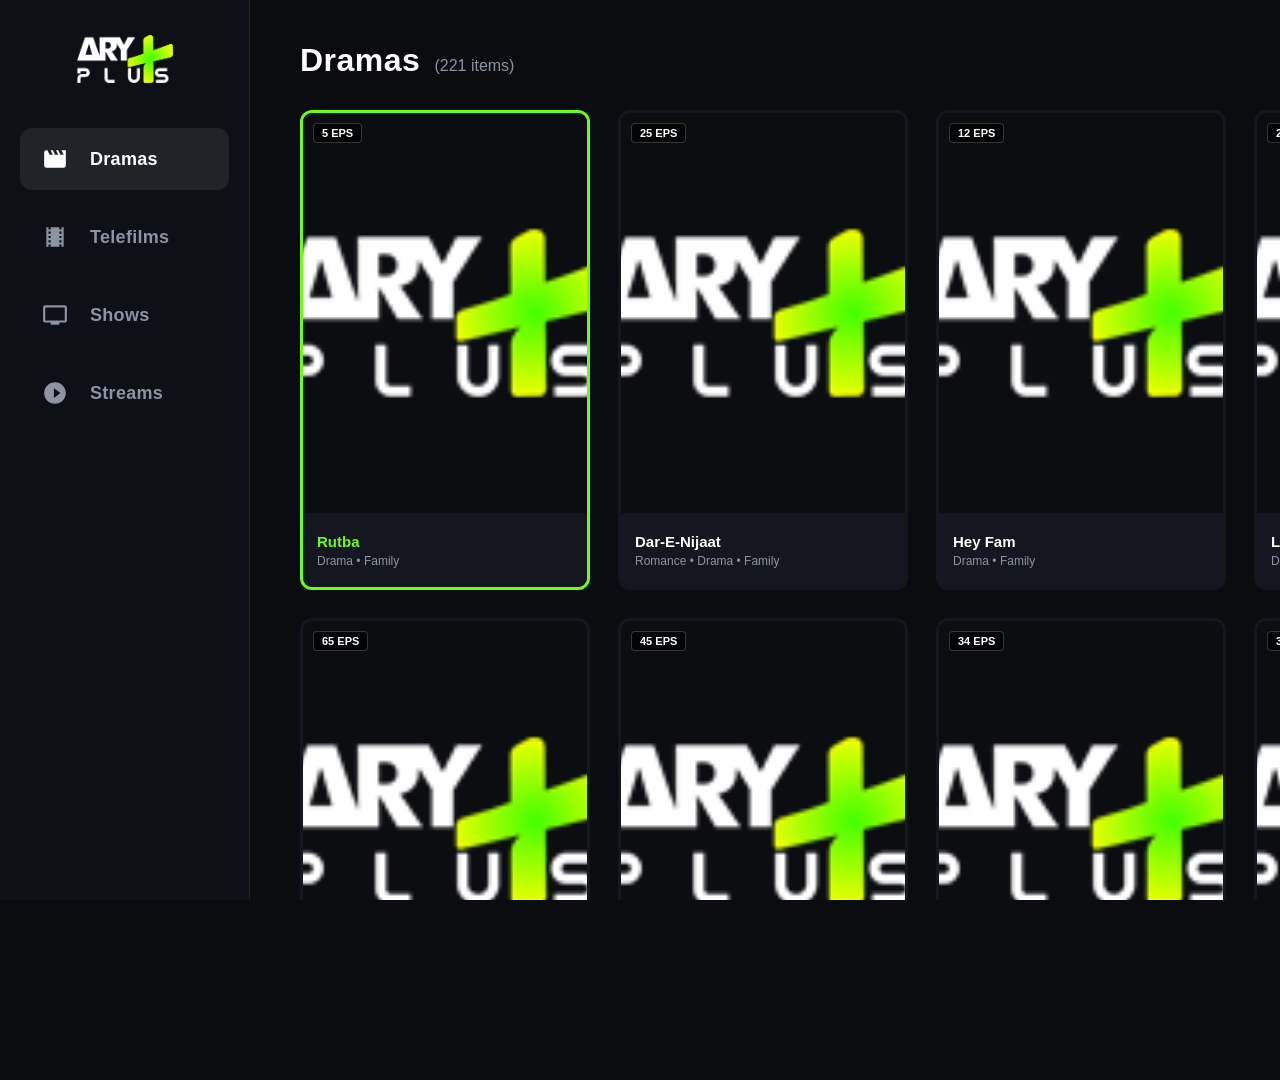
==== commit ac0d1d35: "feat: Replace red with official ARY Plus green (#6bfe12), fix episode drawer pagination, add explici" ====
--- a/index.html
+++ b/index.html
@@ -36,13 +36,13 @@
 
 /* Clean, Fast Sidebar Navigation */
 #sidebar {
-    width: 240px;
+    width: 250px;
     height: 1080px;
     background: #0d1016;
     border-right: 1px solid rgba(255, 255, 255, 0.08);
     display: flex;
     flex-direction: column;
-    padding: 35px 18px;
+    padding: 35px 20px;
     flex-shrink: 0;
     z-index: 10;
 }
@@ -57,7 +57,7 @@
 
 .brand-logo {
     height: 48px;
-    max-width: 180px;
+    max-width: 190px;
     object-fit: contain;
 }
 
@@ -71,21 +71,28 @@
 .nav-item {
     display: flex;
     align-items: center;
-    gap: 22px; /* Distinct space between icon and text */
     padding: 16px 20px;
     border-radius: 12px;
     color: #8c93a3;
-    font-size: 17px;
+    font-size: 18px;
     font-weight: 600;
     cursor: pointer;
     border: 2px solid transparent;
 }
 
-.nav-item svg {
+/* Explicit gap between SVG icon and label for Dramas, Telefilms, Shows, Streams */
+.nav-item .nav-icon {
     width: 26px;
     height: 26px;
+    margin-right: 22px;
+    flex-shrink: 0;
     fill: currentColor;
-    flex-shrink: 0;
+}
+
+.nav-item .nav-label {
+    font-size: 18px;
+    font-weight: 600;
+    letter-spacing: 0.3px;
 }
 
 .nav-item.active {
@@ -94,14 +101,19 @@
 }
 
 .nav-item.focused {
-    background-color: #c3161c;
-    color: #ffffff;
+    background-color: #6bfe12;
+    color: #000000;
     border-color: #ffffff;
+    font-weight: 700;
+}
+
+.nav-item.focused .nav-icon {
+    fill: #000000;
 }
 
 /* Main Content Area */
 #main-view {
-    width: 1680px;
+    width: 1670px;
     height: 1080px;
     display: flex;
     flex-direction: column;
@@ -168,8 +180,10 @@
 }
 
 .page-btn.focused {
-    background: #c3161c;
+    background: #6bfe12;
+    color: #000000;
     border-color: #ffffff;
+    font-weight: 700;
 }
 
 #page-indicator {
@@ -182,7 +196,7 @@
 
 /* Poster Wall Viewport */
 #poster-wall-viewport {
-    width: 1580px;
+    width: 1570px;
     height: 950px;
     overflow: hidden;
     position: relative;
@@ -190,9 +204,9 @@
 
 #poster-wall {
     display: grid;
-    grid-template-columns: repeat(5, 292px);
+    grid-template-columns: repeat(5, 290px);
     grid-gap: 28px;
-    width: 1580px;
+    width: 1570px;
     transform: translateY(0px);
     will-change: transform;
     padding-bottom: 80px;
@@ -200,7 +214,7 @@
 
 /* Poster Card: Strict ARY Plus 280x400 Poster Aspect Ratio */
 .poster-card {
-    width: 292px;
+    width: 290px;
     height: 480px;
     background-color: #141720;
     border-radius: 12px;
@@ -213,7 +227,7 @@
 }
 
 .poster-card .poster-img-container {
-    width: 286px;
+    width: 284px;
     height: 400px;
     position: relative;
     background-color: #1a1e28;
@@ -241,12 +255,14 @@
 }
 
 .poster-card .live-badge {
-    background: #c3161c;
-    border-color: #ff3b44;
+    background: #6bfe12;
+    color: #000000;
+    font-weight: 800;
+    border-color: #8cff4a;
 }
 
 .poster-card .card-info {
-    width: 286px;
+    width: 284px;
     height: 74px;
     padding: 10px 14px;
     display: flex;
@@ -274,12 +290,12 @@
 }
 
 .poster-card.focused {
-    border-color: #c3161c;
-    background-color: #1f2433;
+    border-color: #6bfe12;
+    background-color: #1a2216;
 }
 
 .poster-card.focused .card-title {
-    color: #ff3b44;
+    color: #6bfe12;
 }
 
 /* Fullscreen Episodes View */
@@ -335,10 +351,10 @@
 }
 
 #episodes-badge {
-    background: #c3161c;
-    color: #ffffff;
+    background: #6bfe12;
+    color: #000000;
     font-size: 13px;
-    font-weight: 700;
+    font-weight: 800;
     padding: 3px 10px;
     border-radius: 4px;
 }
@@ -421,12 +437,12 @@
 }
 
 .episode-card.focused {
-    border-color: #c3161c;
-    background-color: #1f2433;
+    border-color: #6bfe12;
+    background-color: #1a2216;
 }
 
 .episode-card.focused .ep-title {
-    color: #ff3b44;
+    color: #6bfe12;
 }
 
 /* Fullscreen Video Player Layer */
@@ -468,8 +484,8 @@
 
 #hud-status {
     font-size: 18px;
-    color: #ff333a;
-    font-weight: 600;
+    color: #6bfe12;
+    font-weight: 700;
     margin-top: 8px;
 }
 
@@ -485,7 +501,7 @@
 #hud-progress-fill {
     height: 100%;
     width: 0%;
-    background-color: #c3161c;
+    background-color: #6bfe12;
 }
 
 #hud-controls {
@@ -515,7 +531,7 @@
     margin-top: -30px;
     margin-left: -30px;
     border: 5px solid rgba(255, 255, 255, 0.15);
-    border-top-color: #c3161c;
+    border-top-color: #6bfe12;
     border-radius: 50%;
     animation: spin 0.75s linear infinite;
     display: none;
@@ -3302,8 +3318,8 @@
  * - Full Poster Wall Grid (5 columns, 280x400 poster ratio)
  * - Pagination: Exactly 20 items per page with reliable multi-page navigation
  * - Direct playback for Telefilms & Streams
- * - High-speed Episodes modal drawer for Dramas & Shows
- * - Clean sidebar branding using only aryplus_logo
+ * - High-speed Episodes modal drawer for Dramas & Shows with dedicated pagination
+ * - ARY Plus green brand accent (#6bfe12)
  * - Complete D-pad Remote Control
  */
 const App = (function() {
@@ -3321,7 +3337,7 @@
             title: 'Dramas',
             apiCategory: 'dramas',
             hasEpisodes: true,
-            iconSvg: '<svg viewBox="0 0 24 24"><path d="M18 4l2 4h-3l-2-4h-2l2 4h-3l-2-4H8l2 4H7L5 4H4c-1.1 0-1.99.9-1.99 2L2 18c0 1.1.9 2 2 2h16c1.1 0 2-.9 2-2V4h-4z"/></svg>'
+            iconSvg: '<svg class="nav-icon" viewBox="0 0 24 24"><path d="M18 4l2 4h-3l-2-4h-2l2 4h-3l-2-4H8l2 4H7L5 4H4c-1.1 0-1.99.9-1.99 2L2 18c0 1.1.9 2 2 2h16c1.1 0 2-.9 2-2V4h-4z"/></svg>'
         },
         {
             id: 'nav-telefilms',
@@ -3329,7 +3345,7 @@
             title: 'Telefilms',
             apiCategory: 'Telefilms',
             hasEpisodes: false, // direct play
-            iconSvg: '<svg viewBox="0 0 24 24"><path d="M18 3v2h-2V3H8v2H6V3H4v18h2v-2h2v2h8v-2h2v2h2V3h-2zM8 17H6v-2h2v2zm0-4H6v-2h2v2zm0-4H6V7h2v2zm10 8h-2v-2h2v2zm0-4h-2v-2h2v2zm0-4h-2V7h2v2z"/></svg>'
+            iconSvg: '<svg class="nav-icon" viewBox="0 0 24 24"><path d="M18 3v2h-2V3H8v2H6V3H4v18h2v-2h2v2h8v-2h2v2h2V3h-2zM8 17H6v-2h2v2zm0-4H6v-2h2v2zm0-4H6V7h2v2zm10 8h-2v-2h2v2zm0-4h-2v-2h2v2zm0-4h-2V7h2v2z"/></svg>'
         },
         {
             id: 'nav-shows',
@@ -3337,7 +3353,7 @@
             title: 'Shows',
             apiCategory: 'tv shows',
             hasEpisodes: true,
-            iconSvg: '<svg viewBox="0 0 24 24"><path d="M21 3H3c-1.1 0-2 .9-2 2v12c0 1.1.9 2 2 2h5v2h8v-2h5c1.1 0 1.99-.9 1.99-2L23 5c0-1.1-.9-2-2-2zm0 14H3V5h18v12z"/></svg>'
+            iconSvg: '<svg class="nav-icon" viewBox="0 0 24 24"><path d="M21 3H3c-1.1 0-2 .9-2 2v12c0 1.1.9 2 2 2h5v2h8v-2h5c1.1 0 1.99-.9 1.99-2L23 5c0-1.1-.9-2-2-2zm0 14H3V5h18v12z"/></svg>'
         },
         {
             id: 'nav-streams',
@@ -3345,13 +3361,13 @@
             title: 'Streams',
             apiCategory: 'live streaming',
             hasEpisodes: false, // direct play
-            iconSvg: '<svg viewBox="0 0 24 24"><path d="M12 2C6.48 2 2 6.48 2 12s4.48 10 10 10 10-4.48 10-10S17.52 2 12 2zm-1 14.5v-9l6 4.5-6 4.5z"/></svg>'
+            iconSvg: '<svg class="nav-icon" viewBox="0 0 24 24"><path d="M12 2C6.48 2 2 6.48 2 12s4.48 10 10 10 10-4.48 10-10S17.52 2 12 2zm-1 14.5v-9l6 4.5-6 4.5z"/></svg>'
         }
     ];
 
     // Navigation and Focus state
     let activeSectionIndex = 0; // 0: Dramas, 1: Telefilms, 2: Shows, 3: Streams
-    let currentCategoryPage = 1; // Dedicated tracked page number
+    let currentCategoryPage = 1;
     let focusArea = 'wall';      // 'sidebar', 'wall', 'pagination', 'episodes', 'episodes-pagination'
     let sidebarFocusIndex = 0;
 
@@ -3365,6 +3381,7 @@
     let activeSeries = null;
     let episodesList = [];
     let currentEpisodeIndex = 0;
+    let currentEpisodesPage = 1; // Explicit stateful episode page number
     let episodesPagination = { currentPage: 1, totalPages: 1, totalEpisodes: 0 };
     const EPISODES_GRID_COLUMNS = 4;
     const EPISODES_PAGE_SIZE = 20;
@@ -3403,7 +3420,8 @@
             const item = document.createElement('div');
             item.className = 'nav-item' + (idx === activeSectionIndex ? ' active' : '');
             item.id = sec.id;
-            item.innerHTML = `${sec.iconSvg}<span>${sec.title}</span>`;
+            // Clean structure: nav-icon + gap + nav-label
+            item.innerHTML = `${sec.iconSvg}<span class="nav-label">${sec.title}</span>`;
             item.addEventListener('click', () => {
                 sidebarFocusIndex = idx;
                 switchSection(idx, 1);
@@ -3643,7 +3661,7 @@
     // --- EPISODES DRAWER MANAGEMENT ---
     async function openEpisodesDrawer(seriesItem, page) {
         activeSeries = seriesItem;
-        const pageNum = typeof page === 'number' && page > 0 ? page : 1;
+        currentEpisodesPage = typeof page === 'number' && page > 0 ? page : 1;
         const modal = document.getElementById('episodes-view');
         const spinner = document.getElementById('spinner');
         if (spinner) spinner.style.display = 'block';
@@ -3663,12 +3681,14 @@
         focusArea = 'episodes';
         currentEpisodeIndex = 0;
 
-        await loadEpisodes(seriesItem._id, pageNum);
+        await loadEpisodes(seriesItem._id, currentEpisodesPage);
     }
 
     async function loadEpisodes(seriesId, page) {
-        const pageNum = typeof page === 'number' && page > 0 ? page : 1;
+        const pageNum = parseInt(page, 10) || 1;
+        currentEpisodesPage = pageNum;
         const cacheKey = `${seriesId}_${pageNum}`;
+        
         if (episodesCache[cacheKey]) {
             processEpisodesData(episodesCache[cacheKey], pageNum);
             return;
@@ -3696,11 +3716,15 @@
 
     function processEpisodesData(data, requestedPage) {
         episodesList = (data && Array.isArray(data.episode)) ? data.episode : [];
+        const total = (data && typeof data.totalEpisodes === 'number') ? data.totalEpisodes : (activeSeries ? activeSeries.episodeCount : episodesList.length);
+        const calculatedTotalPages = (data && typeof data.totalPages === 'number') ? data.totalPages : Math.ceil(total / EPISODES_PAGE_SIZE) || 1;
+
         episodesPagination = {
-            currentPage: data.currentPage || requestedPage,
-            totalPages: data.totalPages || (data.totalEpisodes ? Math.ceil(data.totalEpisodes / EPISODES_PAGE_SIZE) : 1),
-            totalEpisodes: data.totalEpisodes || (activeSeries ? activeSeries.episodeCount : episodesList.length)
+            currentPage: (data && data.currentPage) ? data.currentPage : requestedPage,
+            totalPages: calculatedTotalPages,
+            totalEpisodes: total
         };
+        currentEpisodesPage = episodesPagination.currentPage;
         renderEpisodesGrid();
     }
 
@@ -3871,7 +3895,6 @@
         const wall = document.getElementById('poster-wall');
         if (!wall) return;
         const row = Math.floor(currentCardIndex / GRID_COLUMNS);
-        // Each poster card height is 480px + 28px gap = 508px
         const targetScroll = row > 1 ? (row - 1) * 508 : 0;
         wall.style.transform = `translateY(-${targetScroll}px)`;
     }
@@ -3880,7 +3903,6 @@
         const grid = document.getElementById('episodes-grid');
         if (!grid) return;
         const row = Math.floor(currentEpisodeIndex / EPISODES_GRID_COLUMNS);
-        // Each episode card height is 310px + 28px gap = 338px
         const targetScroll = row > 1 ? (row - 1) * 338 : 0;
         grid.style.transform = `translateY(-${targetScroll}px)`;
     }
@@ -4131,7 +4153,7 @@
     }
 
     function handleEpisodesPaginationClick() {
-        const cur = episodesPagination.currentPage || 1;
+        const cur = currentEpisodesPage || episodesPagination.currentPage || 1;
         const total = episodesPagination.totalPages || 1;
         if (!activeSeries) return;
 
